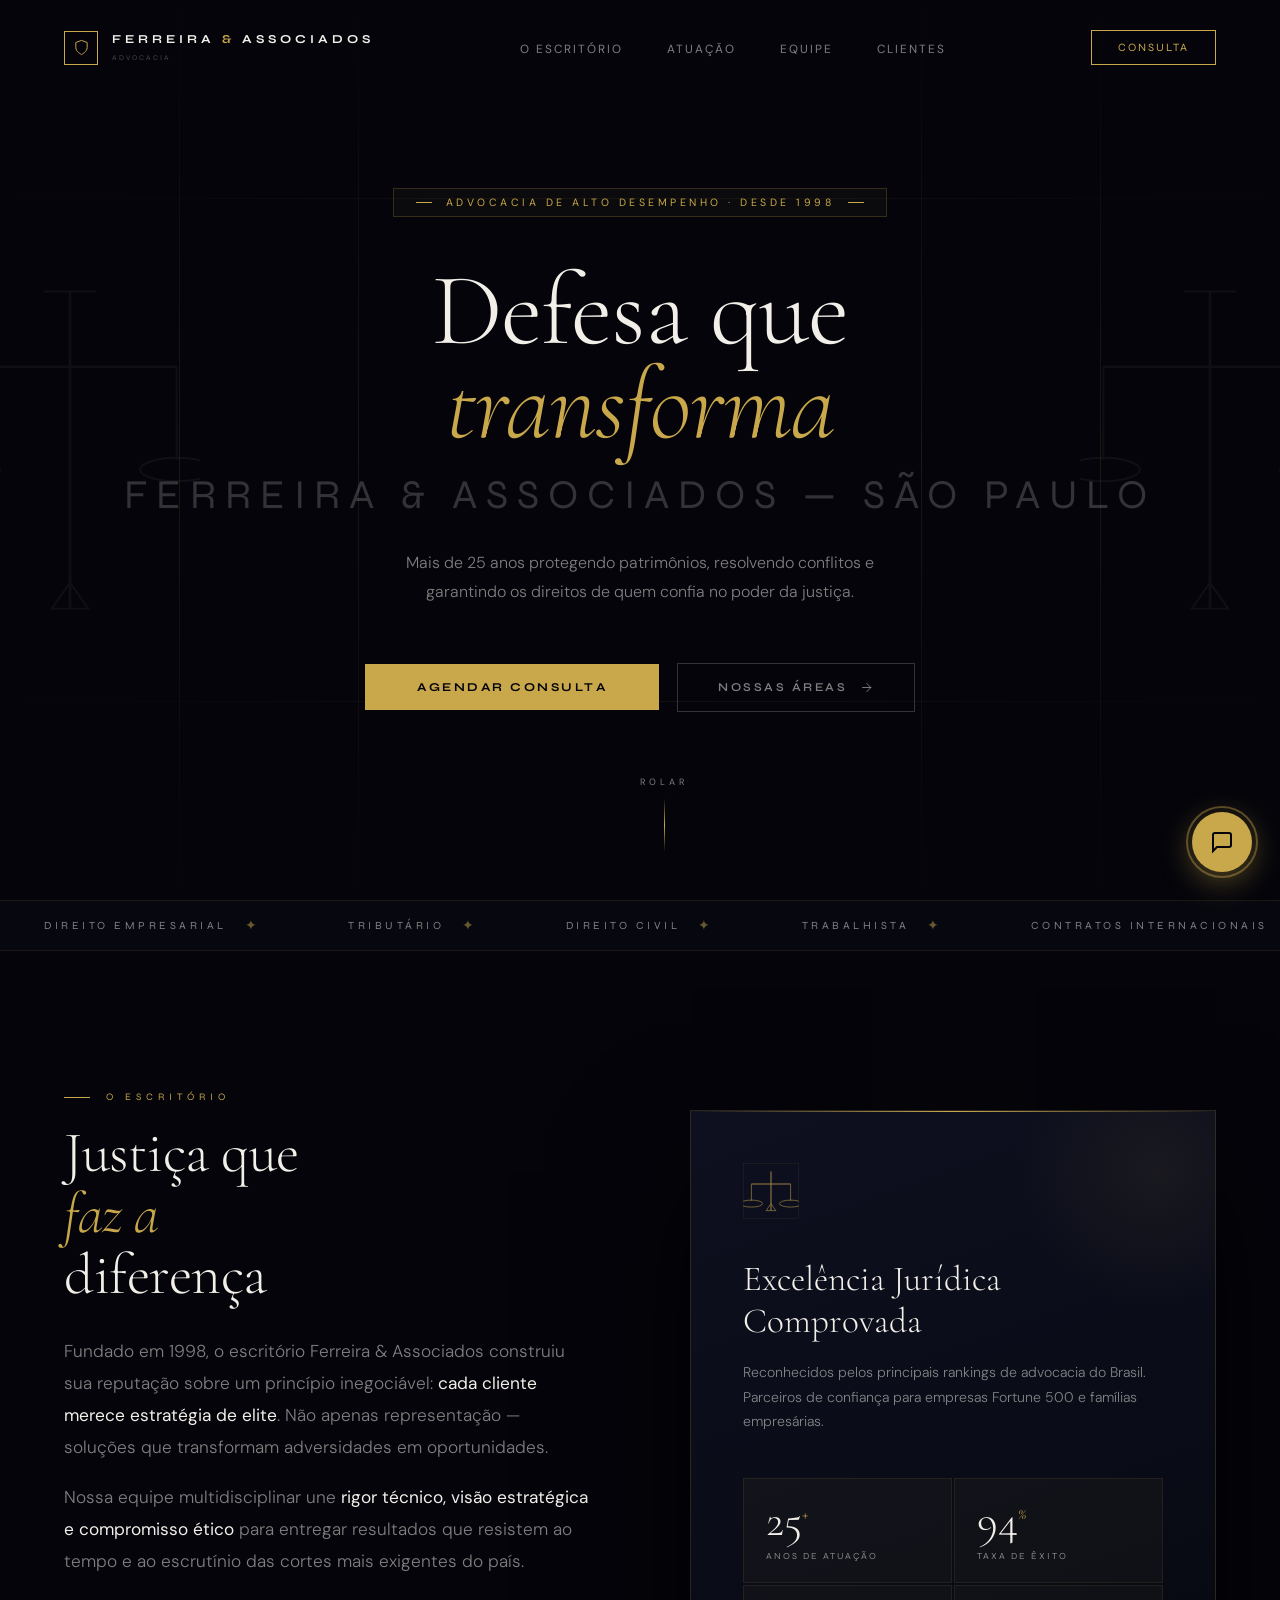
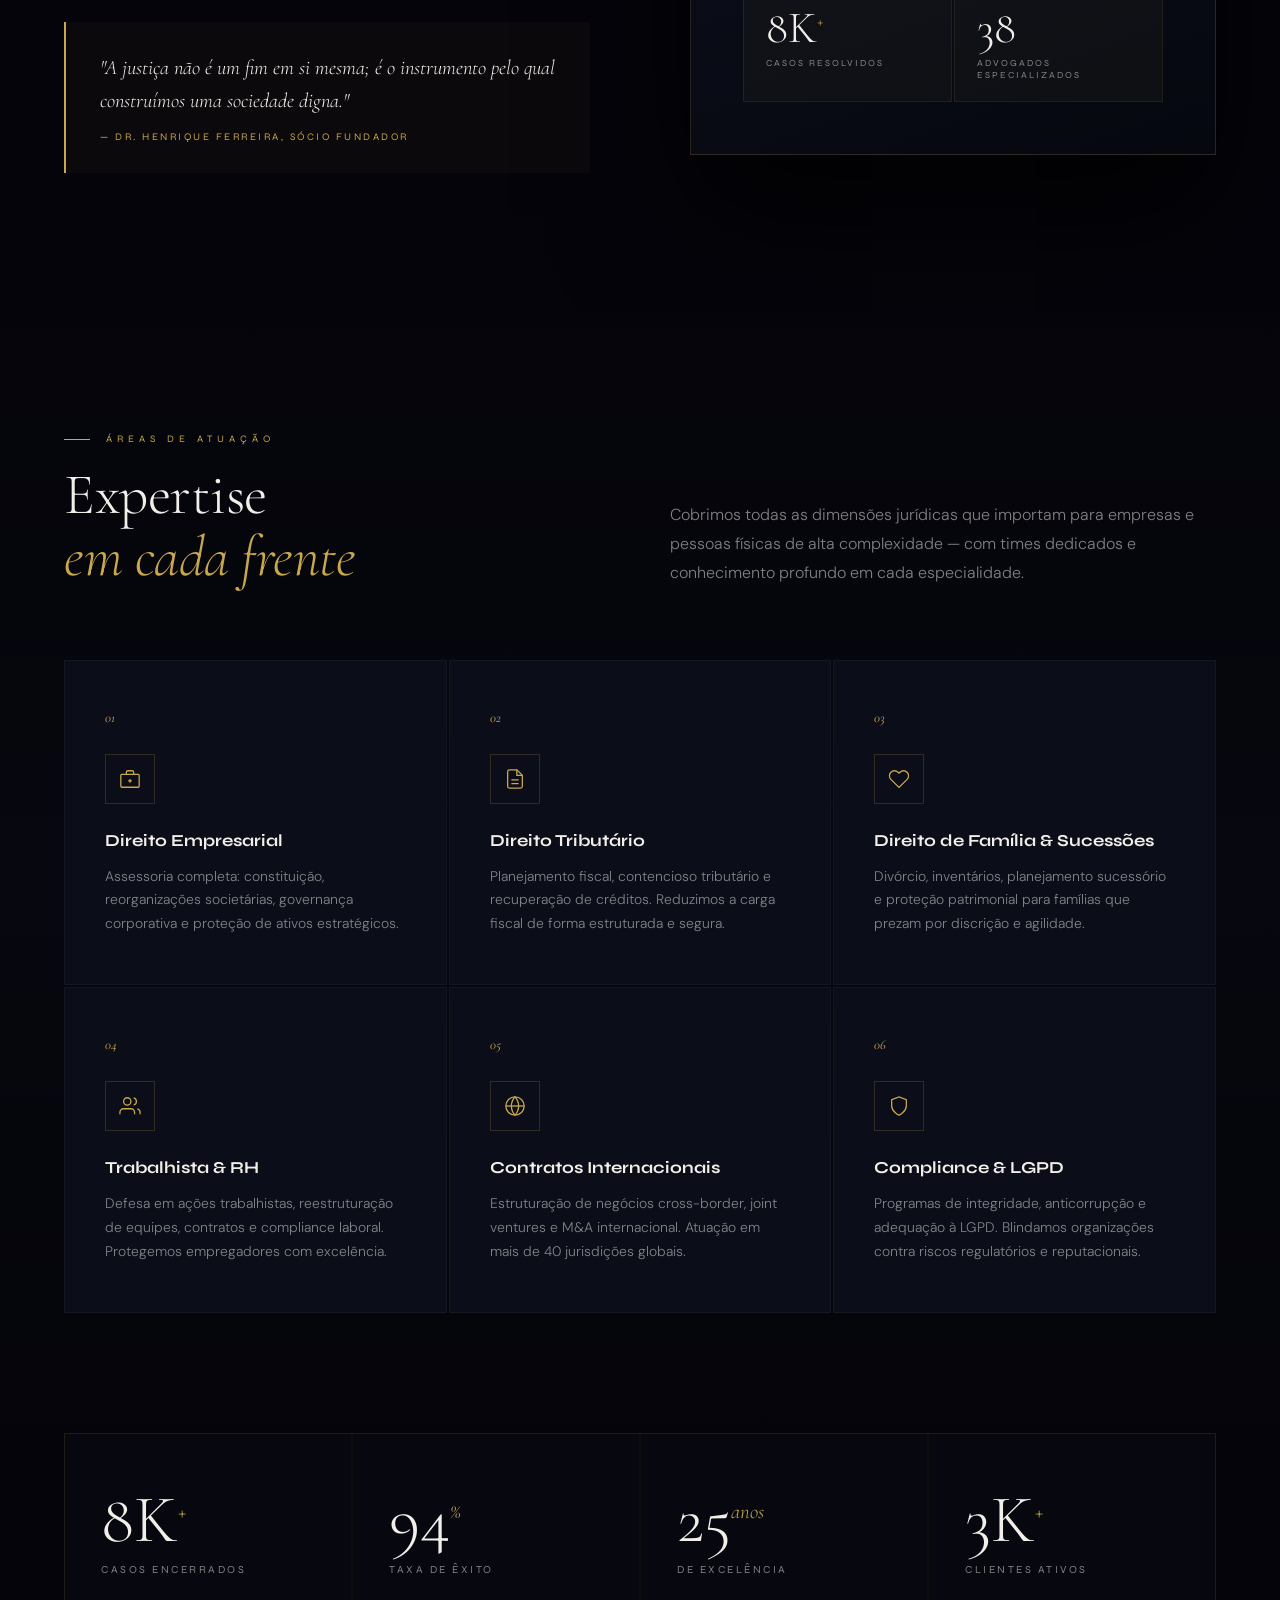
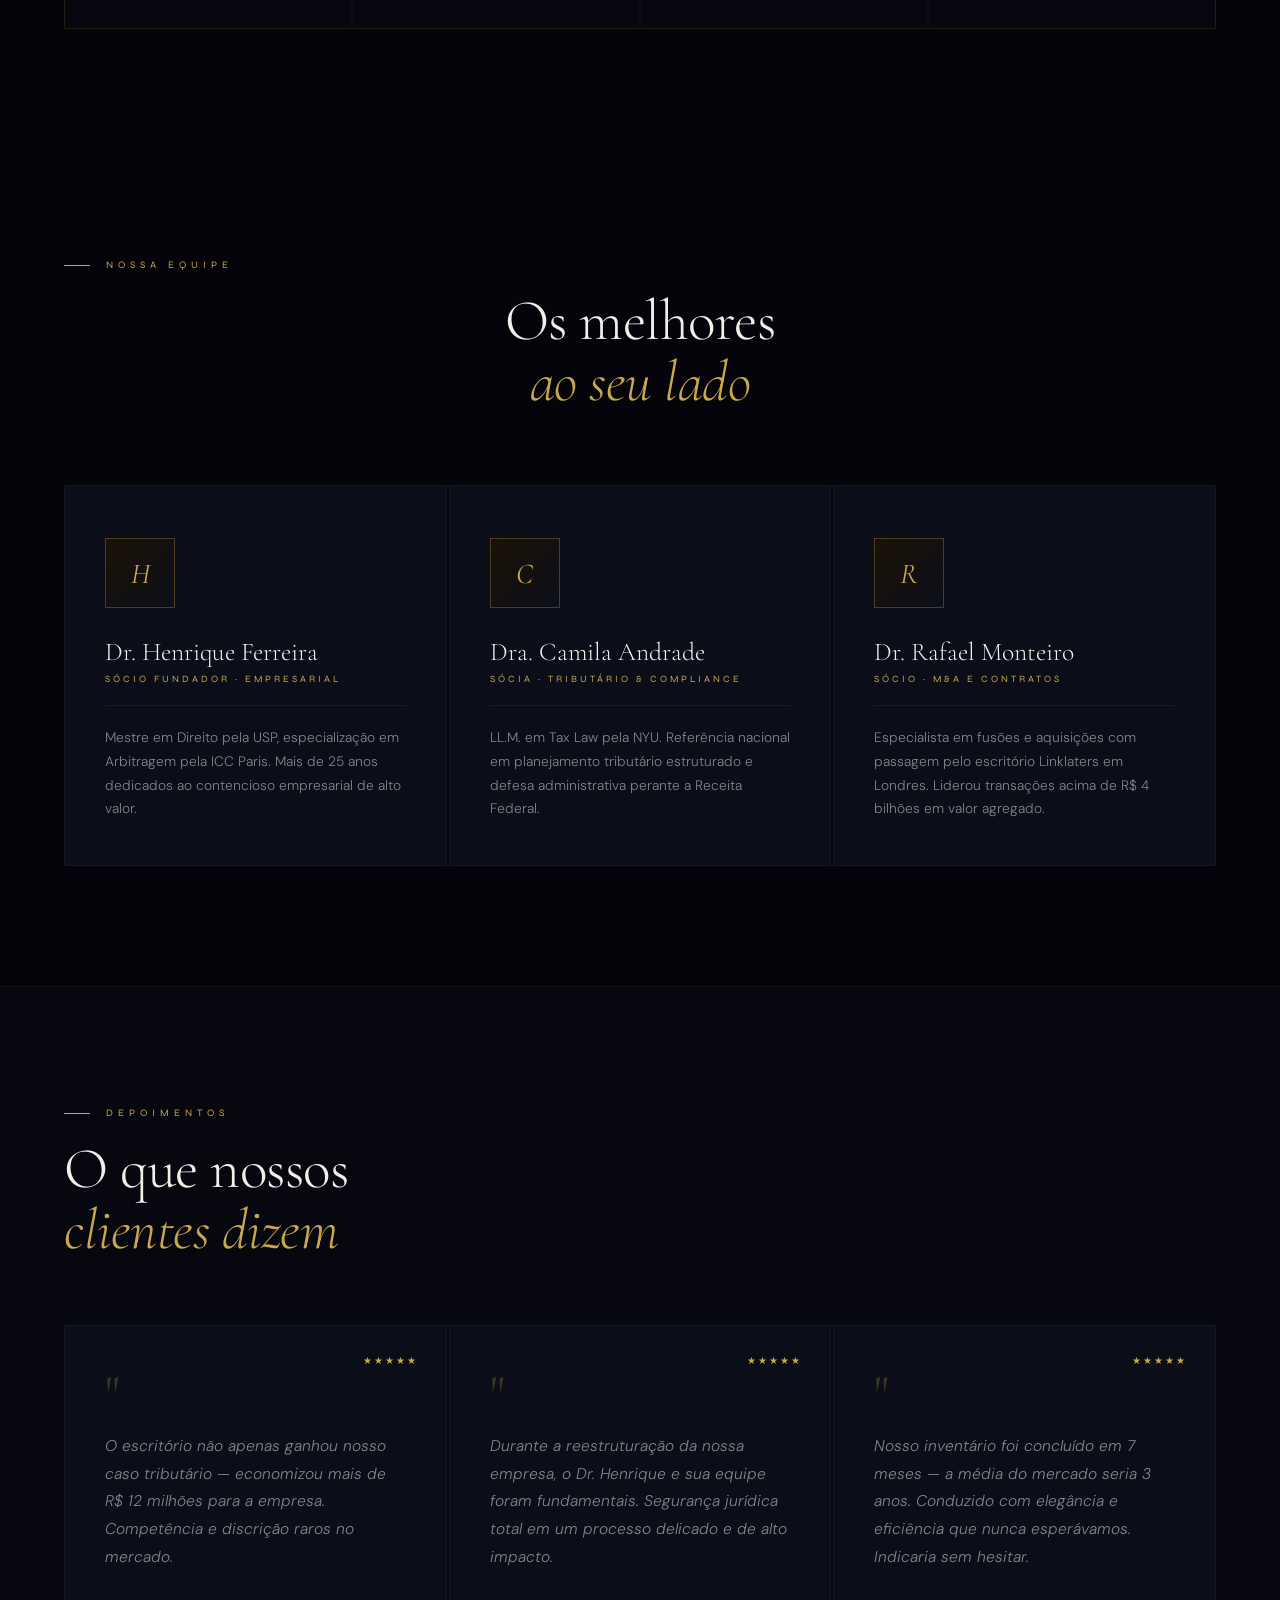
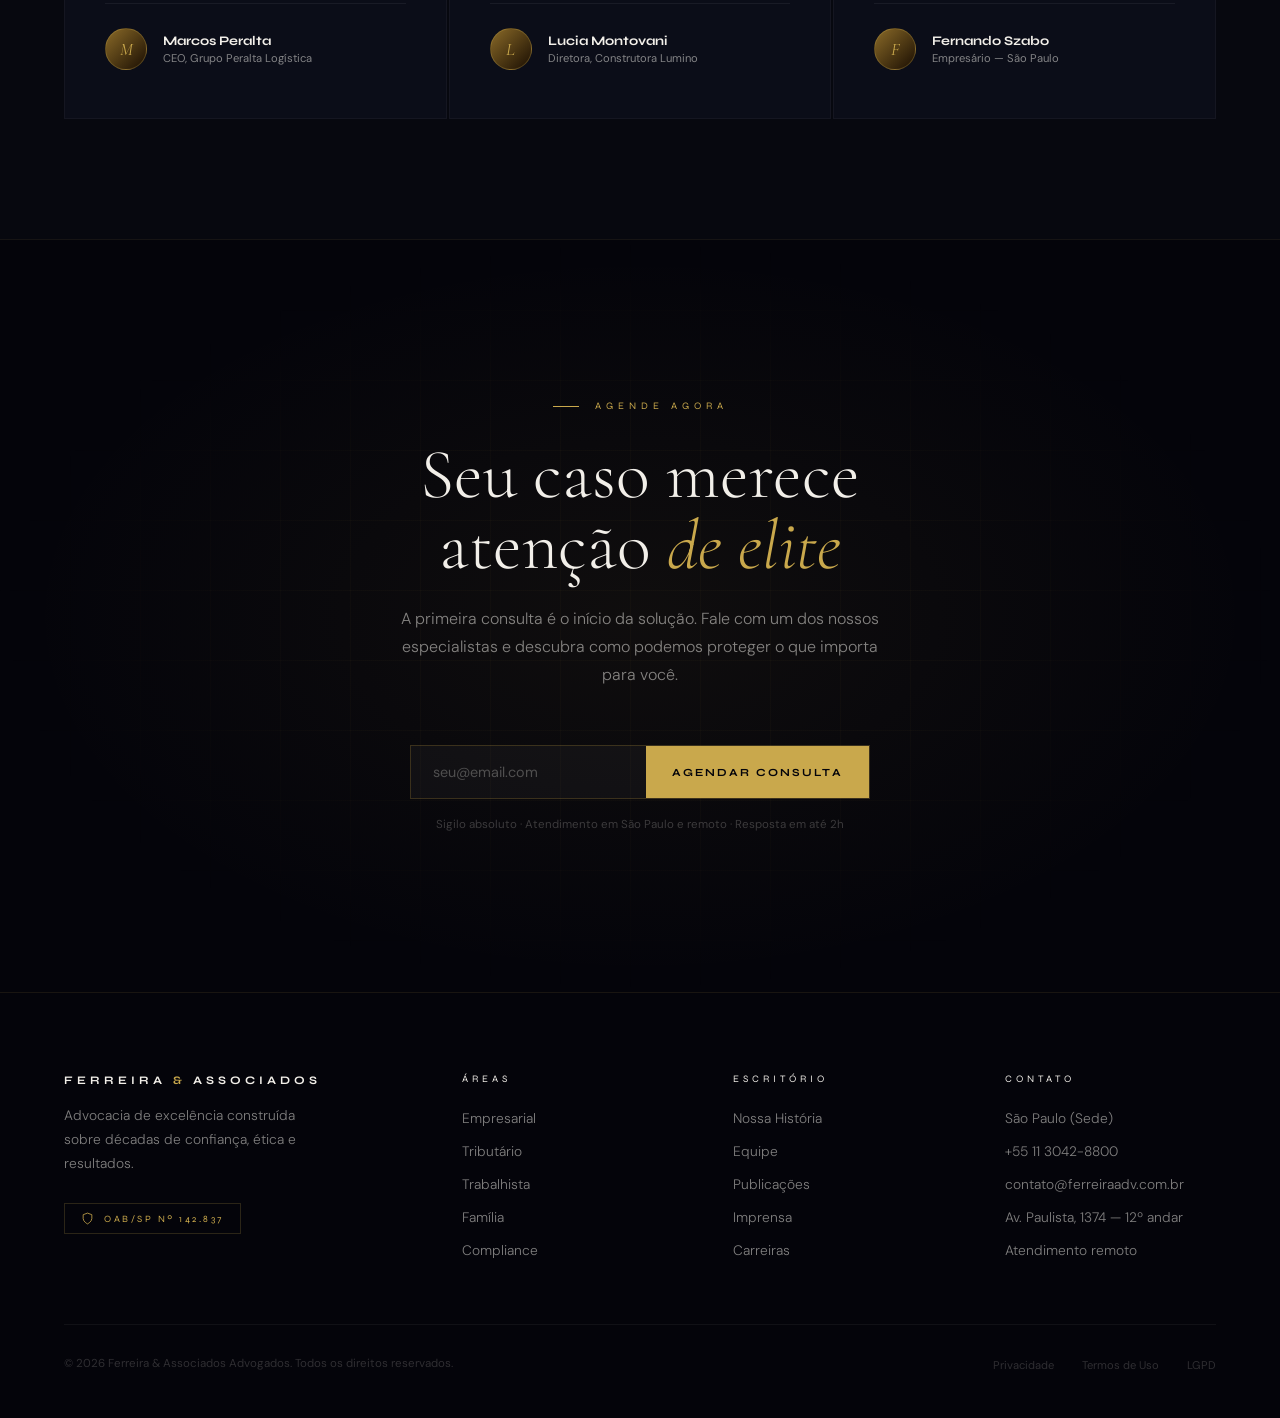
==== index.html @ cff4daa6 "INITIAL COMMIT" ====
<!DOCTYPE html>
<html lang="pt-BR">
<head>
<meta charset="UTF-8">
<meta name="viewport" content="width=device-width, initial-scale=1.0">
<title>Ferreira & Associados — Advocacia de Excelência</title>
<link rel="preconnect" href="https://fonts.googleapis.com">
<link href="https://fonts.googleapis.com/css2?family=Cormorant+Garamond:ital,wght@0,300;0,400;0,600;1,300;1,400&family=Syne:wght@400;600;700;800&family=DM+Sans:wght@300;400;500&display=swap" rel="stylesheet">
<style>
  *, *::before, *::after { margin: 0; padding: 0; box-sizing: border-box; }

  :root {
    --gold: #c9a84c;
    --gold-light: #e8c96a;
    --gold-dim: #8a6a28;
    --black: #04040a;
    --deep: #07080f;
    --panel: #0b0d18;
    --white: #f2efe9;
    --white-dim: rgba(242,239,233,0.52);
    --glow-gold: 0 0 40px rgba(201,168,76,0.3);
  }

  html { scroll-behavior: smooth; overflow-x: hidden; }
  body { background: var(--black); color: var(--white); font-family: 'DM Sans', sans-serif; overflow-x: hidden; }



  /* NAV */
  nav { position: fixed; top: 0; left: 0; right: 0; z-index: 200; padding: 30px 64px; display: flex; align-items: center; justify-content: space-between; transition: backdrop-filter 0.5s, background 0.5s, padding 0.4s; }
  nav.scrolled { backdrop-filter: blur(28px); background: rgba(4,4,10,0.9); padding: 18px 64px; border-bottom: 1px solid rgba(201,168,76,0.1); }
  .nav-logo { display: flex; align-items: center; gap: 14px; text-decoration: none; color: var(--white); }
  .nav-logo-icon { width: 34px; height: 34px; border: 1px solid var(--gold); display: flex; align-items: center; justify-content: center; flex-shrink: 0; }
  .nav-logo-text { font-family: 'Syne', sans-serif; font-size: 0.76rem; letter-spacing: 4px; text-transform: uppercase; font-weight: 700; line-height: 1.35; }
  .nav-logo-text span { color: var(--gold); }
  .nav-links { display: flex; gap: 44px; list-style: none; }
  .nav-links a { font-size: 0.74rem; letter-spacing: 2px; text-transform: uppercase; color: var(--white-dim); text-decoration: none; transition: color 0.3s; position: relative; }
  .nav-links a::after { content: ''; position: absolute; bottom: -4px; left: 0; right: 0; height: 1px; background: var(--gold); transform: scaleX(0); transition: transform 0.3s; }
  .nav-links a:hover { color: var(--white); }
  .nav-links a:hover::after { transform: scaleX(1); }
  .nav-cta { padding: 10px 26px; border: 1px solid var(--gold); color: var(--gold); font-family: 'Syne', sans-serif; font-size: 0.7rem; letter-spacing: 2px; text-transform: uppercase; text-decoration: none; transition: all 0.3s; position: relative; overflow: hidden; }
  .nav-cta::before { content: ''; position: absolute; inset: 0; background: var(--gold); transform: scaleX(0); transform-origin: left; transition: transform 0.3s; z-index: -1; }
  .nav-cta:hover { color: var(--black); }
  .nav-cta:hover::before { transform: scaleX(1); }

  /* HAMBURGER */
  .nav-hamburger { display: none; flex-direction: column; justify-content: center; gap: 5px; width: 40px; height: 40px; background: none; border: 1px solid rgba(201,168,76,0.25); cursor: pointer; padding: 9px 10px; transition: border-color 0.3s; flex-shrink: 0; }
  .nav-hamburger:hover { border-color: var(--gold); }
  .nav-hamburger span { display: block; height: 1.5px; background: var(--white); border-radius: 2px; transition: transform 0.35s, opacity 0.35s, width 0.35s; transform-origin: center; }
  .nav-hamburger span:nth-child(3) { width: 65%; }
  .nav-hamburger.active span:nth-child(1) { transform: translateY(6.5px) rotate(45deg); }
  .nav-hamburger.active span:nth-child(2) { opacity: 0; transform: scaleX(0); }
  .nav-hamburger.active span:nth-child(3) { width: 100%; transform: translateY(-6.5px) rotate(-45deg); }

  /* MOBILE DRAWER */
  .nav-drawer {
    position: fixed; top: 0; left: 0; right: 0; bottom: 0; z-index: 190;
    background: rgba(4,4,10,0.97);
    backdrop-filter: blur(20px);
    display: flex; flex-direction: column;
    justify-content: center; align-items: center; gap: 0;
    transform: translateX(100%);
    transition: transform 0.45s cubic-bezier(0.77,0,0.175,1);
    border-left: 1px solid rgba(201,168,76,0.1);
  }
  .nav-drawer.open { transform: translateX(0); }
  .nav-drawer::before {
    content: ''; position: absolute; top: 0; left: 0; right: 0; height: 1px;
    background: linear-gradient(90deg, transparent, var(--gold), transparent);
  }
  .drawer-links { list-style: none; text-align: center; width: 100%; }
  .drawer-links li { border-bottom: 1px solid rgba(255,255,255,0.04); }
  .drawer-links a {
    display: block; padding: 22px 40px;
    font-family: 'Cormorant Garamond', serif; font-size: 2rem; font-weight: 300;
    color: var(--white-dim); text-decoration: none; letter-spacing: 1px;
    transition: color 0.3s, padding-left 0.3s;
  }
  .drawer-links a:hover { color: var(--gold); padding-left: 56px; }
  .drawer-cta {
    margin-top: 40px; padding: 16px 52px;
    border: 1px solid var(--gold); color: var(--gold);
    font-family: 'Syne', sans-serif; font-size: 0.78rem;
    letter-spacing: 3px; text-transform: uppercase; text-decoration: none;
    transition: all 0.3s; position: relative; overflow: hidden;
  }
  .drawer-cta::before { content: ''; position: absolute; inset: 0; background: var(--gold); transform: scaleX(0); transform-origin: left; transition: transform 0.3s; z-index: -1; }
  .drawer-cta:hover { color: var(--black); }
  .drawer-cta:hover::before { transform: scaleX(1); }
  .drawer-socials { margin-top: 32px; display: flex; gap: 16px; }
  .drawer-social { font-family: 'Syne', sans-serif; font-size: 0.6rem; letter-spacing: 2px; color: var(--white-dim); text-decoration: none; transition: color 0.3s; text-transform: uppercase; }
  .drawer-social:hover { color: var(--gold); }

  /* HERO */
  .hero { position: relative; z-index: 1; height: 100vh; min-height: 720px; display: flex; align-items: center; justify-content: center; flex-direction: column; text-align: center; overflow: hidden; }

  /* Architectural lines — no orbs */
  .hero-deco { position: absolute; inset: 0; pointer-events: none; overflow: hidden; }
  .hero-deco-v { position: absolute; top: 0; height: 100%; width: 1px; background: linear-gradient(to bottom, transparent, rgba(201,168,76,0.12), transparent); }
  .hero-deco-v:nth-child(1) { left: 14%; animation: vline 5s ease-in-out infinite; }
  .hero-deco-v:nth-child(2) { left: 28%; animation: vline 5s 1s ease-in-out infinite; }
  .hero-deco-v:nth-child(3) { right: 28%; animation: vline 5s 2s ease-in-out infinite; }
  .hero-deco-v:nth-child(4) { right: 14%; animation: vline 5s 3s ease-in-out infinite; }
  .hero-deco-h { position: absolute; height: 1px; left: 0; right: 0; background: linear-gradient(to right, transparent, rgba(201,168,76,0.08), transparent); }
  .hero-deco-h:nth-child(5) { top: 22%; }
  .hero-deco-h:nth-child(6) { bottom: 22%; }
  @keyframes vline { 0%,100%{opacity:.25} 50%{opacity:1} }

  /* Big faint scales SVG in sides */
  .hero-scales { position: absolute; pointer-events: none; opacity: 0.045; }
  .hero-scales-l { left: -60px; top: 50%; transform: translateY(-50%); width: 260px; }
  .hero-scales-r { right: -60px; top: 50%; transform: translateY(-50%) scaleX(-1); width: 260px; }

  .hero-badge { display: inline-flex; align-items: center; gap: 14px; padding: 7px 22px; border: 1px solid rgba(201,168,76,0.22); background: rgba(201,168,76,0.04); font-size: 0.66rem; letter-spacing: 3.5px; text-transform: uppercase; color: var(--gold); margin-bottom: 46px; opacity: 0; animation: fadeUp 1s 0.3s forwards; }
  .hero-badge-line { width: 16px; height: 1px; background: var(--gold); }

  .hero-title { font-family: 'Cormorant Garamond', serif; font-size: clamp(3.8rem, 8vw, 9rem); font-weight: 300; line-height: 0.92; letter-spacing: -1px; color: var(--white); opacity: 0; animation: fadeUp 1.2s 0.5s forwards; }
  .hero-title em { font-style: italic; color: var(--gold); display: block; }
  .hero-title .thin { font-weight: 300; display: block; font-size: 0.4em; letter-spacing: 9px; color: rgba(242,239,233,0.2); font-family: 'Syne', sans-serif; font-style: normal; margin-top: 24px; text-transform: uppercase; }

  .hero-sub { margin-top: 36px; font-size: 1rem; line-height: 1.8; color: var(--white-dim); max-width: 500px; font-weight: 300; opacity: 0; animation: fadeUp 1s 0.8s forwards; }

  .hero-actions { margin-top: 56px; display: flex; gap: 18px; align-items: center; opacity: 0; animation: fadeUp 1s 1.1s forwards; }
  .btn-primary { padding: 16px 52px; background: var(--gold); color: var(--black); font-family: 'Syne', sans-serif; font-size: 0.75rem; letter-spacing: 2.5px; text-transform: uppercase; text-decoration: none; font-weight: 700; transition: all 0.3s; position: relative; overflow: hidden; }
  .btn-primary::after { content: ''; position: absolute; inset: 0; background: var(--gold-light); transform: translateX(-100%); transition: transform 0.4s; }
  .btn-primary:hover::after { transform: translateX(0); }
  .btn-primary span { position: relative; z-index: 1; }
  .btn-ghost { padding: 16px 40px; border: 1px solid rgba(242,239,233,0.2); color: var(--white-dim); font-family: 'Syne', sans-serif; font-size: 0.75rem; letter-spacing: 2.5px; text-transform: uppercase; text-decoration: none; font-weight: 600; transition: all 0.3s; display: flex; align-items: center; gap: 12px; }
  .btn-ghost:hover { border-color: var(--gold); color: var(--gold); }
  .btn-ghost svg { transition: transform 0.3s; }
  .btn-ghost:hover svg { transform: translateX(5px); }

  .hero-scroll { position: absolute; bottom: 48px; left: 50%; transform: translateX(-50%); display: flex; flex-direction: column; align-items: center; gap: 10px; opacity: 0; animation: fadeUp 1s 1.5s forwards; }
  .scroll-line { width: 1px; height: 54px; background: linear-gradient(to bottom, transparent, var(--gold), transparent); animation: sline 2.2s infinite; }
  @keyframes sline { 0%{opacity:0;transform:scaleY(0);transform-origin:top} 50%{opacity:1;transform:scaleY(1)} 100%{opacity:0;transform:scaleY(0);transform-origin:bottom} }
  .scroll-lbl { font-size: 0.57rem; letter-spacing: 4px; text-transform: uppercase; color: var(--white-dim); }

  /* SECTION */
  section { position: relative; z-index: 1; }
  .section-label { font-family: 'Syne', sans-serif; font-size: 0.62rem; letter-spacing: 5px; text-transform: uppercase; color: var(--gold); margin-bottom: 20px; display: flex; align-items: center; gap: 16px; }
  .section-label::before { content: ''; width: 26px; height: 1px; background: var(--gold); }
  .section-title { font-family: 'Cormorant Garamond', serif; font-size: clamp(2.6rem, 4.5vw, 5rem); font-weight: 300; line-height: 1.06; letter-spacing: -0.5px; }

  /* MARQUEE */
  .marquee-wrap { border-top: 1px solid rgba(201,168,76,0.1); border-bottom: 1px solid rgba(201,168,76,0.1); overflow: hidden; padding: 16px 0; background: var(--deep); }
  .marquee-track { display: flex; animation: mscroll 30s linear infinite; white-space: nowrap; width: max-content; }
  .marquee-item { padding: 0 44px; font-family: 'Syne', sans-serif; font-size: 0.68rem; letter-spacing: 3.5px; text-transform: uppercase; color: var(--white-dim); display: flex; align-items: center; gap: 18px; flex-shrink: 0; }
  .marquee-sep { color: var(--gold); opacity: 0.5; font-size: 0.9rem; }
  @keyframes mscroll { from{transform:translateX(0)} to{transform:translateX(-50%)} }

  /* PHILOSOPHY */
  .philosophy { padding: 140px 64px; display: grid; grid-template-columns: 1fr 1fr; gap: 100px; max-width: 1380px; margin: 0 auto; align-items: center; }
  .phil-body { font-size: 1.08rem; line-height: 1.85; color: var(--white-dim); font-weight: 300; margin-top: 30px; }
  .phil-body strong { color: var(--white); font-weight: 400; }
  .phil-quote { margin-top: 44px; padding: 30px 34px; border-left: 2px solid var(--gold); background: rgba(201,168,76,0.03); }
  .phil-quote p { font-family: 'Cormorant Garamond', serif; font-size: 1.28rem; font-style: italic; color: var(--white); line-height: 1.6; font-weight: 300; }
  .phil-quote cite { display: block; margin-top: 14px; font-family: 'Syne', sans-serif; font-size: 0.63rem; letter-spacing: 2.5px; text-transform: uppercase; color: var(--gold); font-style: normal; }
  .phil-card { background: linear-gradient(160deg, #0e1020, #060810); border: 1px solid rgba(201,168,76,0.18); padding: 52px; position: relative; overflow: hidden; box-shadow: 0 60px 120px rgba(0,0,0,0.7); }
  .phil-card::before { content: ''; position: absolute; top: 0; left: 0; right: 0; height: 1px; background: linear-gradient(90deg, transparent, var(--gold), transparent); }
  .phil-card-glow { position: absolute; width: 280px; height: 280px; background: radial-gradient(circle, rgba(201,168,76,0.07) 0%, transparent 70%); border-radius: 50%; top: -80px; right: -80px; pointer-events: none; }
  .phil-card-icon { margin-bottom: 34px; color: var(--gold); opacity: 0.75; }
  .phil-card-title { font-family: 'Cormorant Garamond', serif; font-size: 2.2rem; font-weight: 300; color: var(--white); line-height: 1.2; margin-bottom: 18px; }
  .phil-card-body { font-size: 0.88rem; color: var(--white-dim); line-height: 1.75; font-weight: 300; }
  .phil-card-stats { display: grid; grid-template-columns: 1fr 1fr; gap: 2px; margin-top: 44px; }
  .phil-stat { background: rgba(201,168,76,0.04); border: 1px solid rgba(201,168,76,0.1); padding: 20px 22px; }
  .phil-stat-val { font-family: 'Cormorant Garamond', serif; font-size: 2.8rem; font-weight: 300; color: var(--white); line-height: 1; }
  .phil-stat-val sup { font-size: 1rem; color: var(--gold); font-style: italic; }
  .phil-stat-lbl { font-family: 'Syne', sans-serif; font-size: 0.58rem; letter-spacing: 2px; text-transform: uppercase; color: var(--white-dim); margin-top: 6px; }

  /* AREAS */
  .areas { padding: 120px 64px; background: linear-gradient(180deg, var(--black) 0%, var(--deep) 50%, var(--black) 100%); position: relative; overflow: hidden; }
  .areas-bg-txt { position: absolute; top: 50%; left: 50%; transform: translate(-50%,-50%); font-family: 'Cormorant Garamond', serif; font-size: 18vw; font-weight: 300; -webkit-text-stroke: 1px rgba(201,168,76,0.03); color: transparent; white-space: nowrap; pointer-events: none; user-select: none; }
  .areas-inner { max-width: 1380px; margin: 0 auto; position: relative; z-index: 1; }
  .areas-header { display: grid; grid-template-columns: 1fr 1fr; gap: 60px; margin-bottom: 72px; align-items: end; }
  .areas-desc { font-size: 1rem; line-height: 1.8; color: var(--white-dim); font-weight: 300; }
  .areas-grid { display: grid; grid-template-columns: repeat(3, 1fr); gap: 2px; }
  .area-card { background: var(--panel); padding: 48px 40px; border: 1px solid rgba(255,255,255,0.04); position: relative; overflow: hidden; transition: all 0.4s; }
  .area-card::after { content: ''; position: absolute; bottom: 0; left: 0; right: 0; height: 2px; background: linear-gradient(90deg, var(--gold-dim), var(--gold)); transform: scaleX(0); transition: transform 0.4s; }
  .area-card:hover { background: #0d1122; border-color: rgba(201,168,76,0.14); }
  .area-card:hover::after { transform: scaleX(1); }
  .area-num { font-family: 'Cormorant Garamond', serif; font-size: 0.85rem; color: var(--gold); font-style: italic; margin-bottom: 28px; display: block; }
  .area-icon { width: 50px; height: 50px; border: 1px solid rgba(201,168,76,0.2); display: flex; align-items: center; justify-content: center; margin-bottom: 26px; color: var(--gold); transition: all 0.3s; }
  .area-card:hover .area-icon { background: rgba(201,168,76,0.06); box-shadow: var(--glow-gold); }
  .area-name { font-family: 'Syne', sans-serif; font-size: 1.05rem; font-weight: 700; color: var(--white); margin-bottom: 14px; }
  .area-desc { font-size: 0.87rem; line-height: 1.72; color: var(--white-dim); font-weight: 300; }

  /* STATS */
  .stats-wrap { padding: 0 64px 110px; max-width: 1380px; margin: 0 auto; }
  .stats-grid { display: grid; grid-template-columns: repeat(4, 1fr); gap: 2px; border: 1px solid rgba(201,168,76,0.1); background: rgba(201,168,76,0.05); }
  .stat-cell { background: var(--deep); padding: 52px 36px; position: relative; overflow: hidden; transition: background 0.4s; }
  .stat-cell::before { content: ''; position: absolute; inset: 0; background: linear-gradient(135deg, rgba(201,168,76,0.04), transparent); opacity: 0; transition: opacity 0.4s; }
  .stat-cell:hover { background: var(--panel); }
  .stat-cell:hover::before { opacity: 1; }
  .stat-val { font-family: 'Cormorant Garamond', serif; font-size: 4.2rem; font-weight: 300; color: var(--white); line-height: 1; }
  .stat-val sup { font-size: 1.3rem; color: var(--gold); vertical-align: super; font-style: italic; }
  .stat-lbl { margin-top: 10px; font-size: 0.67rem; letter-spacing: 2.5px; text-transform: uppercase; color: var(--white-dim); font-family: 'Syne', sans-serif; }

  /* TEAM */
  .team { padding: 120px 64px; max-width: 1380px; margin: 0 auto; }
  .team-header { text-align: center; margin-bottom: 72px; }
  .team-grid { display: grid; grid-template-columns: repeat(3, 1fr); gap: 2px; }
  .member-card { background: var(--panel); border: 1px solid rgba(255,255,255,0.04); padding: 52px 40px 44px; position: relative; overflow: hidden; transition: all 0.4s; }
  .member-card:hover { border-color: rgba(201,168,76,0.18); background: #0d1120; }
  .member-avatar { width: 70px; height: 70px; border: 1px solid rgba(201,168,76,0.3); background: linear-gradient(135deg, #1a1206, #0c0e1a); display: flex; align-items: center; justify-content: center; font-family: 'Cormorant Garamond', serif; font-size: 1.8rem; font-style: italic; color: var(--gold); margin-bottom: 28px; }
  .member-name { font-family: 'Cormorant Garamond', serif; font-size: 1.6rem; font-weight: 300; color: var(--white); margin-bottom: 6px; }
  .member-role { font-family: 'Syne', sans-serif; font-size: 0.6rem; letter-spacing: 3px; text-transform: uppercase; color: var(--gold); margin-bottom: 20px; }
  .member-bio { font-size: 0.86rem; line-height: 1.72; color: var(--white-dim); font-weight: 300; padding-top: 20px; border-top: 1px solid rgba(255,255,255,0.06); }
  .member-line { position: absolute; bottom: 0; left: 0; right: 0; height: 2px; background: linear-gradient(90deg, transparent, var(--gold), transparent); transform: scaleX(0); transition: transform 0.4s; }
  .member-card:hover .member-line { transform: scaleX(1); }

  /* TESTIMONIALS */
  .testimonials { padding: 120px 64px; background: var(--deep); border-top: 1px solid rgba(201,168,76,0.08); border-bottom: 1px solid rgba(201,168,76,0.08); }
  .testi-inner { max-width: 1380px; margin: 0 auto; }
  .testi-header { display: flex; justify-content: space-between; align-items: flex-end; margin-bottom: 64px; }
  .testi-grid { display: grid; grid-template-columns: repeat(3, 1fr); gap: 2px; }
  .testi-card { background: var(--panel); padding: 48px 40px; border: 1px solid rgba(255,255,255,0.04); position: relative; transition: all 0.4s; }
  .testi-card:hover { border-color: rgba(201,168,76,0.14); background: #0e1120; }
  .testi-q { font-family: 'Cormorant Garamond', serif; font-size: 3.2rem; line-height: 0.8; color: var(--gold); opacity: 0.25; margin-bottom: 18px; display: block; }
  .testi-text { font-size: 0.97rem; line-height: 1.78; color: var(--white-dim); font-weight: 300; font-style: italic; }
  .testi-author { margin-top: 32px; display: flex; align-items: center; gap: 16px; padding-top: 24px; border-top: 1px solid rgba(255,255,255,0.06); }
  .testi-av { width: 42px; height: 42px; border-radius: 50%; background: linear-gradient(135deg, var(--gold-dim), #1a0e02); border: 1px solid rgba(201,168,76,0.3); display: flex; align-items: center; justify-content: center; font-family: 'Cormorant Garamond', serif; font-size: 1.1rem; color: var(--gold); font-style: italic; }
  .testi-name { font-family: 'Syne', sans-serif; font-size: 0.82rem; font-weight: 700; color: var(--white); }
  .testi-role { font-size: 0.7rem; color: var(--white-dim); margin-top: 2px; }
  .testi-stars { position: absolute; top: 28px; right: 28px; color: var(--gold); font-size: 0.65rem; letter-spacing: 2px; }

  /* CTA */
  .cta-section { padding: 160px 64px; text-align: center; position: relative; overflow: hidden; }
  .cta-bg { position: absolute; inset: 0; background: radial-gradient(ellipse at 50% 50%, rgba(201,168,76,0.06) 0%, transparent 68%); pointer-events: none; }
  .cta-grid { position: absolute; inset: 0; background-image: linear-gradient(rgba(201,168,76,0.03) 1px, transparent 1px), linear-gradient(90deg, rgba(201,168,76,0.03) 1px, transparent 1px); background-size: 70px 70px; pointer-events: none; mask-image: radial-gradient(ellipse at center, black 35%, transparent 72%); }
  .cta-inner { position: relative; z-index: 1; max-width: 860px; margin: 0 auto; }
  .cta-title { font-family: 'Cormorant Garamond', serif; font-size: clamp(3.2rem, 5.5vw, 6.5rem); font-weight: 300; line-height: 1; color: var(--white); margin-bottom: 24px; }
  .cta-title em { font-style: italic; color: var(--gold); }
  .cta-sub { font-size: 1rem; color: var(--white-dim); font-weight: 300; line-height: 1.75; margin-bottom: 56px; max-width: 480px; margin-left: auto; margin-right: auto; }
  .cta-form { display: flex; max-width: 460px; margin: 0 auto; border: 1px solid rgba(201,168,76,0.25); }
  .cta-input { flex: 1; padding: 17px 22px; background: rgba(255,255,255,0.03); border: none; color: var(--white); font-family: 'DM Sans', sans-serif; font-size: 0.9rem; outline: none; }
  .cta-input::placeholder { color: rgba(242,239,233,0.28); }
  .cta-btn { padding: 17px 26px; background: var(--gold); border: none; color: var(--black); font-family: 'Syne', sans-serif; font-size: 0.68rem; letter-spacing: 2px; text-transform: uppercase; font-weight: 700; cursor: pointer; transition: background 0.3s; white-space: nowrap; }
  .cta-btn:hover { background: var(--gold-light); }
  .cta-note { margin-top: 18px; font-size: 0.72rem; color: rgba(242,239,233,0.22); }

  /* FOOTER */
  footer { border-top: 1px solid rgba(201,168,76,0.1); padding: 80px 64px 44px; position: relative; z-index: 1; }
  .footer-top { display: grid; grid-template-columns: 1.6fr 1fr 1fr 1fr; gap: 60px; margin-bottom: 64px; }
  .footer-brand { font-family: 'Syne', sans-serif; font-size: 0.72rem; letter-spacing: 4px; text-transform: uppercase; font-weight: 700; margin-bottom: 16px; }
  .footer-brand span { color: var(--gold); }
  .footer-tagline { font-size: 0.86rem; color: var(--white-dim); line-height: 1.75; font-weight: 300; max-width: 260px; margin-bottom: 28px; }
  .footer-oab { display: inline-flex; align-items: center; gap: 10px; padding: 8px 16px; border: 1px solid rgba(201,168,76,0.2); font-family: 'Syne', sans-serif; font-size: 0.6rem; letter-spacing: 2.5px; text-transform: uppercase; color: var(--gold); }
  .footer-col-title { font-family: 'Syne', sans-serif; font-size: 0.62rem; letter-spacing: 4px; text-transform: uppercase; color: var(--white); margin-bottom: 22px; }
  .footer-links { list-style: none; display: flex; flex-direction: column; gap: 12px; }
  .footer-links a { font-size: 0.86rem; color: var(--white-dim); text-decoration: none; transition: color 0.3s; font-weight: 300; }
  .footer-links a:hover { color: var(--gold); }
  .footer-bottom { padding-top: 28px; border-top: 1px solid rgba(255,255,255,0.05); display: flex; justify-content: space-between; align-items: center; }
  .footer-copy { font-size: 0.72rem; color: rgba(242,239,233,0.18); }
  .footer-legal { display: flex; gap: 28px; list-style: none; }
  .footer-legal a { font-size: 0.7rem; color: rgba(242,239,233,0.18); text-decoration: none; transition: color 0.3s; }
  .footer-legal a:hover { color: var(--gold); }

  /* REVEAL */
  .reveal { opacity: 0; transform: translateY(36px); transition: opacity 0.8s ease, transform 0.8s ease; }
  .reveal.visible { opacity: 1; transform: translateY(0); }

  @keyframes fadeUp { from{opacity:0;transform:translateY(28px)} to{opacity:1;transform:translateY(0)} }

  /* ── TABLET ── */
  @media (max-width: 1100px) {
    nav { padding: 22px 32px; }
    nav.scrolled { padding: 16px 32px; }
    .nav-links { gap: 28px; }
    .philosophy { gap: 56px; padding: 100px 40px; }
    .areas { padding: 100px 40px; }
    .stats-wrap { padding: 0 40px 90px; }
    .team { padding: 100px 40px; }
    .testimonials { padding: 100px 40px; }
    .cta-section { padding: 120px 40px; }
    footer { padding: 72px 40px 40px; }
  }

  @media (max-width: 900px) {
    nav { padding: 18px 24px; }
    nav.scrolled { padding: 14px 24px; }
    .nav-links { display: none; }
    .nav-cta { display: none; }
    .nav-hamburger { display: flex; }

    /* Hero */
    .hero { min-height: 100svh; padding: 0 24px; }
    .hero-badge { font-size: 0.58rem; letter-spacing: 2.5px; padding: 6px 16px; text-align: center; }
    .hero-title { font-size: clamp(3rem, 10vw, 6rem); letter-spacing: -0.5px; }
    .hero-title .thin { font-size: 0.38em; letter-spacing: 5px; }
    .hero-sub { font-size: 0.95rem; max-width: 380px; }
    .hero-actions { flex-direction: column; gap: 14px; width: 100%; max-width: 320px; }
    .btn-primary { text-align: center; padding: 15px 32px; width: 100%; }
    .btn-ghost { justify-content: center; padding: 14px 32px; width: 100%; }
    .hero-scales-l, .hero-scales-r { width: 160px; opacity: 0.03; }
    .hero-deco-v:nth-child(2), .hero-deco-v:nth-child(3) { display: none; }

    /* Philosophy */
    .philosophy { grid-template-columns: 1fr; padding: 80px 24px; gap: 48px; }
    .phil-card { padding: 36px 28px; }
    .phil-card-stats { grid-template-columns: 1fr 1fr; }

    /* Areas */
    .areas { padding: 80px 24px; }
    .areas-header { grid-template-columns: 1fr; gap: 24px; margin-bottom: 48px; }
    .areas-grid { grid-template-columns: 1fr 1fr; }
    .area-card { padding: 36px 28px; }

    /* Stats */
    .stats-wrap { padding: 0 24px 72px; }
    .stats-grid { grid-template-columns: repeat(2, 1fr); }
    .stat-cell { padding: 36px 28px; }
    .stat-val { font-size: 3.4rem; }

    /* Team */
    .team { padding: 80px 24px; }
    .team-grid { grid-template-columns: 1fr 1fr; gap: 2px; }
    .member-card { padding: 36px 28px 32px; }

    /* Testimonials */
    .testimonials { padding: 80px 24px; }
    .testi-header { flex-direction: column; align-items: flex-start; gap: 20px; margin-bottom: 40px; }
    .testi-grid { grid-template-columns: 1fr; gap: 2px; }
    .testi-card { padding: 36px 28px; }

    /* CTA */
    .cta-section { padding: 100px 24px; }
    .cta-form { flex-direction: column; border: none; gap: 0; }
    .cta-input { border: 1px solid rgba(201,168,76,0.25); padding: 15px 18px; }
    .cta-btn { padding: 15px; margin-top: 2px; }

    /* Footer */
    footer { padding: 60px 24px 36px; }
    .footer-top { grid-template-columns: 1fr 1fr; gap: 36px; }
    .footer-bottom { flex-direction: column; gap: 16px; text-align: center; }
    .footer-legal { justify-content: center; gap: 20px; }
  }

  /* ── MOBILE ── */
  @media (max-width: 600px) {
    .hero-badge { flex-direction: column; gap: 8px; }
    .hero-badge-line { display: none; }
    .hero-title { font-size: clamp(2.8rem, 12vw, 4.2rem); }
    .hero-sub { font-size: 0.9rem; }
    .phil-card-stats { grid-template-columns: 1fr 1fr; }
    .phil-stat-val { font-size: 2.2rem; }
    .areas-grid { grid-template-columns: 1fr; }
    .stats-grid { grid-template-columns: repeat(2, 1fr); }
    .team-grid { grid-template-columns: 1fr; }
    .footer-top { grid-template-columns: 1fr; gap: 32px; }
    .footer-tagline { max-width: 100%; }
    .section-title { font-size: clamp(2.2rem, 8vw, 3.2rem); }
  }

  @media (max-width: 400px) {
    .hero-title { font-size: clamp(2.4rem, 13vw, 3.4rem); }
    .hero-actions { max-width: 100%; }
    .stats-grid { grid-template-columns: 1fr 1fr; }
    .stat-val { font-size: 2.8rem; }
    .phil-card { padding: 28px 20px; }
    .area-card, .member-card, .testi-card { padding: 28px 20px; }
  }
</style>
</head>
<body>



<!-- NAV -->
<nav id="navbar">
  <a href="#hero" class="nav-logo">
    <div class="nav-logo-icon">
      <svg width="17" height="17" viewBox="0 0 24 24" fill="none" stroke="#c9a84c" stroke-width="1.4"><path d="M12 22s8-4 8-10V5l-8-3-8 3v7c0 6 8 10 8 10z"/></svg>
    </div>
    <div class="nav-logo-text">FERREIRA <span>&</span> ASSOCIADOS<br><span style="font-size:0.6em;letter-spacing:2px;color:rgba(242,239,233,0.28);font-weight:400">ADVOCACIA</span></div>
  </a>
  <ul class="nav-links">
    <li><a href="#philosophy">O Escritório</a></li>
    <li><a href="#areas">Atuação</a></li>
    <li><a href="#team">Equipe</a></li>
    <li><a href="#testimonials">Clientes</a></li>
  </ul>
  <a href="#contact" class="nav-cta">Consulta</a>
  <button class="nav-hamburger" id="hamburger" aria-label="Abrir menu" aria-expanded="false">
    <span></span><span></span><span></span>
  </button>
</nav>

<!-- MOBILE DRAWER -->
<div class="nav-drawer" id="nav-drawer" aria-hidden="true">
  <ul class="drawer-links">
    <li><a href="#philosophy" class="drawer-link">O Escritório</a></li>
    <li><a href="#areas" class="drawer-link">Atuação</a></li>
    <li><a href="#team" class="drawer-link">Equipe</a></li>
    <li><a href="#testimonials" class="drawer-link">Clientes</a></li>
  </ul>
  <a href="#contact" class="drawer-cta drawer-link">Agendar Consulta</a>
  <div class="drawer-socials">
    <a href="#" class="drawer-social">LinkedIn</a>
    <a href="#" class="drawer-social">Instagram</a>
    <a href="#" class="drawer-social">+55 11 3042-8800</a>
  </div>
</div>

<!-- HERO -->
<section class="hero" id="hero">
  <div class="hero-deco">
    <div class="hero-deco-v"></div>
    <div class="hero-deco-v"></div>
    <div class="hero-deco-v"></div>
    <div class="hero-deco-v"></div>
    <div class="hero-deco-h"></div>
    <div class="hero-deco-h"></div>
  </div>

  <!-- Faint scales of justice -->
  <svg class="hero-scales hero-scales-l" viewBox="0 0 200 280" fill="none">
    <line x1="100" y1="18" x2="100" y2="262" stroke="white" stroke-width="2"/>
    <line x1="18" y1="76" x2="182" y2="76" stroke="white" stroke-width="2"/>
    <line x1="18" y1="76" x2="18" y2="148" stroke="white" stroke-width="1.5"/>
    <line x1="182" y1="76" x2="182" y2="148" stroke="white" stroke-width="1.5"/>
    <ellipse cx="18" cy="155" rx="28" ry="9" stroke="white" stroke-width="1.5"/>
    <ellipse cx="182" cy="155" rx="28" ry="9" stroke="white" stroke-width="1.5"/>
    <polygon points="86,262 114,262 100,242" stroke="white" stroke-width="1.5" fill="none"/>
    <line x1="80" y1="18" x2="120" y2="18" stroke="white" stroke-width="1.5"/>
  </svg>
  <svg class="hero-scales hero-scales-r" viewBox="0 0 200 280" fill="none">
    <line x1="100" y1="18" x2="100" y2="262" stroke="white" stroke-width="2"/>
    <line x1="18" y1="76" x2="182" y2="76" stroke="white" stroke-width="2"/>
    <line x1="18" y1="76" x2="18" y2="148" stroke="white" stroke-width="1.5"/>
    <line x1="182" y1="76" x2="182" y2="148" stroke="white" stroke-width="1.5"/>
    <ellipse cx="18" cy="155" rx="28" ry="9" stroke="white" stroke-width="1.5"/>
    <ellipse cx="182" cy="155" rx="28" ry="9" stroke="white" stroke-width="1.5"/>
    <polygon points="86,262 114,262 100,242" stroke="white" stroke-width="1.5" fill="none"/>
    <line x1="80" y1="18" x2="120" y2="18" stroke="white" stroke-width="1.5"/>
  </svg>

  <div class="hero-badge">
    <span class="hero-badge-line"></span>
    Advocacia de Alto Desempenho · Desde 1998
    <span class="hero-badge-line"></span>
  </div>

  <h1 class="hero-title">
    Defesa que<br>
    <em>transforma</em>
    <span class="thin">Ferreira &amp; Associados — São Paulo</span>
  </h1>

  <p class="hero-sub">Mais de 25 anos protegendo patrimônios, resolvendo conflitos e garantindo os direitos de quem confia no poder da justiça.</p>

  <div class="hero-actions">
    <a href="#contact" class="btn-primary"><span>Agendar Consulta</span></a>
    <a href="#areas" class="btn-ghost">Nossas Áreas <svg width="15" height="15" viewBox="0 0 24 24" fill="none" stroke="currentColor" stroke-width="1.5"><path d="M5 12h14M12 5l7 7-7 7"/></svg></a>
  </div>

  <div class="hero-scroll">
    <span class="scroll-lbl">Rolar</span>
    <div class="scroll-line"></div>
  </div>
</section>

<!-- MARQUEE -->
<div class="marquee-wrap">
  <div class="marquee-track">
    <div class="marquee-item">Direito Empresarial <span class="marquee-sep">✦</span></div>
    <div class="marquee-item">Tributário <span class="marquee-sep">✦</span></div>
    <div class="marquee-item">Direito Civil <span class="marquee-sep">✦</span></div>
    <div class="marquee-item">Trabalhista <span class="marquee-sep">✦</span></div>
    <div class="marquee-item">Contratos Internacionais <span class="marquee-sep">✦</span></div>
    <div class="marquee-item">M&amp;A <span class="marquee-sep">✦</span></div>
    <div class="marquee-item">Compliance <span class="marquee-sep">✦</span></div>
    <div class="marquee-item">Arbitragem <span class="marquee-sep">✦</span></div>
    <div class="marquee-item">Propriedade Intelectual <span class="marquee-sep">✦</span></div>
    <div class="marquee-item">Sucessório <span class="marquee-sep">✦</span></div>
    <!-- duplicate -->
    <div class="marquee-item">Direito Empresarial <span class="marquee-sep">✦</span></div>
    <div class="marquee-item">Tributário <span class="marquee-sep">✦</span></div>
    <div class="marquee-item">Direito Civil <span class="marquee-sep">✦</span></div>
    <div class="marquee-item">Trabalhista <span class="marquee-sep">✦</span></div>
    <div class="marquee-item">Contratos Internacionais <span class="marquee-sep">✦</span></div>
    <div class="marquee-item">M&amp;A <span class="marquee-sep">✦</span></div>
    <div class="marquee-item">Compliance <span class="marquee-sep">✦</span></div>
    <div class="marquee-item">Arbitragem <span class="marquee-sep">✦</span></div>
    <div class="marquee-item">Propriedade Intelectual <span class="marquee-sep">✦</span></div>
    <div class="marquee-item">Sucessório <span class="marquee-sep">✦</span></div>
  </div>
</div>

<!-- FILOSOFIA -->
<section class="philosophy" id="philosophy">
  <div class="reveal">
    <div class="section-label">O Escritório</div>
    <h2 class="section-title">Justiça que<br><em style="font-style:italic;color:var(--gold)">faz a</em><br>diferença</h2>
    <p class="phil-body">Fundado em 1998, o escritório Ferreira &amp; Associados construiu sua reputação sobre um princípio inegociável: <strong>cada cliente merece estratégia de elite</strong>. Não apenas representação — soluções que transformam adversidades em oportunidades.</p>
    <p class="phil-body" style="margin-top:18px">Nossa equipe multidisciplinar une <strong>rigor técnico, visão estratégica e compromisso ético</strong> para entregar resultados que resistem ao tempo e ao escrutínio das cortes mais exigentes do país.</p>
    <div class="phil-quote">
      <p>"A justiça não é um fim em si mesma; é o instrumento pelo qual construímos uma sociedade digna."</p>
      <cite>— Dr. Henrique Ferreira, Sócio Fundador</cite>
    </div>
  </div>
  <div class="reveal" style="transition-delay:0.2s">
    <div class="phil-card">
      <div class="phil-card-glow"></div>
      <div class="phil-card-icon">
        <svg width="56" height="56" viewBox="0 0 80 80" fill="none">
          <rect x="1" y="1" width="78" height="78" stroke="#c9a84c" stroke-width="0.6" opacity="0.25"/>
          <line x1="40" y1="12" x2="40" y2="68" stroke="#c9a84c" stroke-width="1.5"/>
          <line x1="12" y1="30" x2="68" y2="30" stroke="#c9a84c" stroke-width="1.5"/>
          <line x1="12" y1="30" x2="12" y2="54" stroke="#c9a84c" stroke-width="1"/>
          <line x1="68" y1="30" x2="68" y2="54" stroke="#c9a84c" stroke-width="1"/>
          <ellipse cx="12" cy="58" rx="16" ry="5" stroke="#c9a84c" stroke-width="1"/>
          <ellipse cx="68" cy="58" rx="16" ry="5" stroke="#c9a84c" stroke-width="1"/>
          <polygon points="33,68 47,68 40,58" stroke="#c9a84c" stroke-width="1" fill="none"/>
        </svg>
      </div>
      <div class="phil-card-title">Excelência Jurídica Comprovada</div>
      <p class="phil-card-body">Reconhecidos pelos principais rankings de advocacia do Brasil. Parceiros de confiança para empresas Fortune 500 e famílias empresárias.</p>
      <div class="phil-card-stats">
        <div class="phil-stat"><div class="phil-stat-val">25<sup>+</sup></div><div class="phil-stat-lbl">Anos de Atuação</div></div>
        <div class="phil-stat"><div class="phil-stat-val">94<sup>%</sup></div><div class="phil-stat-lbl">Taxa de Êxito</div></div>
        <div class="phil-stat"><div class="phil-stat-val">8K<sup>+</sup></div><div class="phil-stat-lbl">Casos Resolvidos</div></div>
        <div class="phil-stat"><div class="phil-stat-val">38</div><div class="phil-stat-lbl">Advogados Especializados</div></div>
      </div>
    </div>
  </div>
</section>

<!-- ÁREAS -->
<section class="areas" id="areas">
  <div class="areas-bg-txt">DIREITO</div>
  <div class="areas-inner">
    <div class="areas-header reveal">
      <div>
        <div class="section-label">Áreas de Atuação</div>
        <h2 class="section-title">Expertise<br><em style="font-style:italic;color:var(--gold)">em cada frente</em></h2>
      </div>
      <p class="areas-desc">Cobrimos todas as dimensões jurídicas que importam para empresas e pessoas físicas de alta complexidade — com times dedicados e conhecimento profundo em cada especialidade.</p>
    </div>
    <div class="areas-grid">
      <div class="area-card reveal">
        <span class="area-num">01</span>
        <div class="area-icon"><svg width="22" height="22" viewBox="0 0 24 24" fill="none" stroke="currentColor" stroke-width="1.4"><rect x="2" y="7" width="20" height="14" rx="1"/><path d="M16 7V5a2 2 0 0 0-2-2h-4a2 2 0 0 0-2 2v2"/><line x1="12" y1="12" x2="12" y2="16"/><line x1="10" y1="14" x2="14" y2="14"/></svg></div>
        <div class="area-name">Direito Empresarial</div>
        <p class="area-desc">Assessoria completa: constituição, reorganizações societárias, governança corporativa e proteção de ativos estratégicos.</p>
      </div>
      <div class="area-card reveal" style="transition-delay:.1s">
        <span class="area-num">02</span>
        <div class="area-icon"><svg width="22" height="22" viewBox="0 0 24 24" fill="none" stroke="currentColor" stroke-width="1.4"><path d="M14 2H6a2 2 0 0 0-2 2v16a2 2 0 0 0 2 2h12a2 2 0 0 0 2-2V8z"/><polyline points="14 2 14 8 20 8"/><line x1="16" y1="13" x2="8" y2="13"/><line x1="16" y1="17" x2="8" y2="17"/></svg></div>
        <div class="area-name">Direito Tributário</div>
        <p class="area-desc">Planejamento fiscal, contencioso tributário e recuperação de créditos. Reduzimos a carga fiscal de forma estruturada e segura.</p>
      </div>
      <div class="area-card reveal" style="transition-delay:.2s">
        <span class="area-num">03</span>
        <div class="area-icon"><svg width="22" height="22" viewBox="0 0 24 24" fill="none" stroke="currentColor" stroke-width="1.4"><path d="M20.84 4.61a5.5 5.5 0 0 0-7.78 0L12 5.67l-1.06-1.06a5.5 5.5 0 0 0-7.78 7.78l1.06 1.06L12 21.23l7.78-7.78 1.06-1.06a5.5 5.5 0 0 0 0-7.78z"/></svg></div>
        <div class="area-name">Direito de Família &amp; Sucessões</div>
        <p class="area-desc">Divórcio, inventários, planejamento sucessório e proteção patrimonial para famílias que prezam por discrição e agilidade.</p>
      </div>
      <div class="area-card reveal" style="transition-delay:.3s">
        <span class="area-num">04</span>
        <div class="area-icon"><svg width="22" height="22" viewBox="0 0 24 24" fill="none" stroke="currentColor" stroke-width="1.4"><path d="M17 21v-2a4 4 0 0 0-4-4H5a4 4 0 0 0-4 4v2"/><circle cx="9" cy="7" r="4"/><path d="M23 21v-2a4 4 0 0 0-3-3.87M16 3.13a4 4 0 0 1 0 7.75"/></svg></div>
        <div class="area-name">Trabalhista &amp; RH</div>
        <p class="area-desc">Defesa em ações trabalhistas, reestruturação de equipes, contratos e compliance laboral. Protegemos empregadores com excelência.</p>
      </div>
      <div class="area-card reveal" style="transition-delay:.4s">
        <span class="area-num">05</span>
        <div class="area-icon"><svg width="22" height="22" viewBox="0 0 24 24" fill="none" stroke="currentColor" stroke-width="1.4"><circle cx="12" cy="12" r="10"/><line x1="2" y1="12" x2="22" y2="12"/><path d="M12 2a15.3 15.3 0 0 1 4 10 15.3 15.3 0 0 1-4 10 15.3 15.3 0 0 1-4-10 15.3 15.3 0 0 1 4-10z"/></svg></div>
        <div class="area-name">Contratos Internacionais</div>
        <p class="area-desc">Estruturação de negócios cross-border, joint ventures e M&amp;A internacional. Atuação em mais de 40 jurisdições globais.</p>
      </div>
      <div class="area-card reveal" style="transition-delay:.5s">
        <span class="area-num">06</span>
        <div class="area-icon"><svg width="22" height="22" viewBox="0 0 24 24" fill="none" stroke="currentColor" stroke-width="1.4"><path d="M12 22s8-4 8-10V5l-8-3-8 3v7c0 6 8 10 8 10z"/></svg></div>
        <div class="area-name">Compliance &amp; LGPD</div>
        <p class="area-desc">Programas de integridade, anticorrupção e adequação à LGPD. Blindamos organizações contra riscos regulatórios e reputacionais.</p>
      </div>
    </div>
  </div>
</section>

<!-- STATS -->
<div class="stats-wrap reveal">
  <div class="stats-grid">
    <div class="stat-cell"><div class="stat-val">8K<sup>+</sup></div><div class="stat-lbl">Casos Encerrados</div></div>
    <div class="stat-cell"><div class="stat-val">94<sup>%</sup></div><div class="stat-lbl">Taxa de Êxito</div></div>
    <div class="stat-cell"><div class="stat-val">25<sup>anos</sup></div><div class="stat-lbl">De Excelência</div></div>
    <div class="stat-cell"><div class="stat-val">3K<sup>+</sup></div><div class="stat-lbl">Clientes Ativos</div></div>
  </div>
</div>

<!-- EQUIPE -->
<section class="team" id="team">
  <div class="team-header reveal">
    <div class="section-label">Nossa Equipe</div>
    <h2 class="section-title">Os melhores<br><em style="font-style:italic;color:var(--gold)">ao seu lado</em></h2>
  </div>
  <div class="team-grid">
    <div class="member-card reveal">
      <div class="member-avatar">H</div>
      <div class="member-name">Dr. Henrique Ferreira</div>
      <div class="member-role">Sócio Fundador · Empresarial</div>
      <p class="member-bio">Mestre em Direito pela USP, especialização em Arbitragem pela ICC Paris. Mais de 25 anos dedicados ao contencioso empresarial de alto valor.</p>
      <div class="member-line"></div>
    </div>
    <div class="member-card reveal" style="transition-delay:.15s">
      <div class="member-avatar">C</div>
      <div class="member-name">Dra. Camila Andrade</div>
      <div class="member-role">Sócia · Tributário &amp; Compliance</div>
      <p class="member-bio">LL.M. em Tax Law pela NYU. Referência nacional em planejamento tributário estruturado e defesa administrativa perante a Receita Federal.</p>
      <div class="member-line"></div>
    </div>
    <div class="member-card reveal" style="transition-delay:.3s">
      <div class="member-avatar">R</div>
      <div class="member-name">Dr. Rafael Monteiro</div>
      <div class="member-role">Sócio · M&amp;A e Contratos</div>
      <p class="member-bio">Especialista em fusões e aquisições com passagem pelo escritório Linklaters em Londres. Liderou transações acima de R$ 4 bilhões em valor agregado.</p>
      <div class="member-line"></div>
    </div>
  </div>
</section>

<!-- DEPOIMENTOS -->
<section class="testimonials" id="testimonials">
  <div class="testi-inner">
    <div class="testi-header reveal">
      <div>
        <div class="section-label">Depoimentos</div>
        <h2 class="section-title">O que nossos<br><em style="font-style:italic;color:var(--gold)">clientes dizem</em></h2>
      </div>
    </div>
    <div class="testi-grid">
      <div class="testi-card reveal">
        <span class="testi-q">"</span>
        <div class="testi-stars">★★★★★</div>
        <p class="testi-text">O escritório não apenas ganhou nosso caso tributário — economizou mais de R$ 12 milhões para a empresa. Competência e discrição raros no mercado.</p>
        <div class="testi-author">
          <div class="testi-av">M</div>
          <div><div class="testi-name">Marcos Peralta</div><div class="testi-role">CEO, Grupo Peralta Logística</div></div>
        </div>
      </div>
      <div class="testi-card reveal" style="transition-delay:.15s">
        <span class="testi-q">"</span>
        <div class="testi-stars">★★★★★</div>
        <p class="testi-text">Durante a reestruturação da nossa empresa, o Dr. Henrique e sua equipe foram fundamentais. Segurança jurídica total em um processo delicado e de alto impacto.</p>
        <div class="testi-author">
          <div class="testi-av">L</div>
          <div><div class="testi-name">Lucia Montovani</div><div class="testi-role">Diretora, Construtora Lumino</div></div>
        </div>
      </div>
      <div class="testi-card reveal" style="transition-delay:.3s">
        <span class="testi-q">"</span>
        <div class="testi-stars">★★★★★</div>
        <p class="testi-text">Nosso inventário foi concluído em 7 meses — a média do mercado seria 3 anos. Conduzido com elegância e eficiência que nunca esperávamos. Indicaria sem hesitar.</p>
        <div class="testi-author">
          <div class="testi-av">F</div>
          <div><div class="testi-name">Fernando Szabo</div><div class="testi-role">Empresário — São Paulo</div></div>
        </div>
      </div>
    </div>
  </div>
</section>

<!-- CTA -->
<section class="cta-section" id="contact">
  <div class="cta-bg"></div>
  <div class="cta-grid"></div>
  <div class="cta-inner reveal">
    <div class="section-label" style="justify-content:center;margin-bottom:28px">Agende Agora</div>
    <h2 class="cta-title">Seu caso merece<br>atenção <em>de elite</em></h2>
    <p class="cta-sub">A primeira consulta é o início da solução. Fale com um dos nossos especialistas e descubra como podemos proteger o que importa para você.</p>
    <div class="cta-form">
      <input type="email" class="cta-input" placeholder="seu@email.com">
      <button class="cta-btn">Agendar Consulta</button>
    </div>
    <p class="cta-note">Sigilo absoluto · Atendimento em São Paulo e remoto · Resposta em até 2h</p>
  </div>
</section>

<!-- FOOTER -->
<footer>
  <div class="footer-top">
    <div>
      <div class="footer-brand">FERREIRA <span>&</span> ASSOCIADOS</div>
      <p class="footer-tagline">Advocacia de excelência construída sobre décadas de confiança, ética e resultados.</p>
      <div class="footer-oab"><svg width="13" height="13" viewBox="0 0 24 24" fill="none" stroke="#c9a84c" stroke-width="1.5"><path d="M12 22s8-4 8-10V5l-8-3-8 3v7c0 6 8 10 8 10z"/></svg>OAB/SP Nº 142.837</div>
    </div>
    <div>
      <div class="footer-col-title">Áreas</div>
      <ul class="footer-links">
        <li><a href="#">Empresarial</a></li>
        <li><a href="#">Tributário</a></li>
        <li><a href="#">Trabalhista</a></li>
        <li><a href="#">Família</a></li>
        <li><a href="#">Compliance</a></li>
      </ul>
    </div>
    <div>
      <div class="footer-col-title">Escritório</div>
      <ul class="footer-links">
        <li><a href="#">Nossa História</a></li>
        <li><a href="#">Equipe</a></li>
        <li><a href="#">Publicações</a></li>
        <li><a href="#">Imprensa</a></li>
        <li><a href="#">Carreiras</a></li>
      </ul>
    </div>
    <div>
      <div class="footer-col-title">Contato</div>
      <ul class="footer-links">
        <li><a href="#">São Paulo (Sede)</a></li>
        <li><a href="#">+55 11 3042-8800</a></li>
        <li><a href="#">contato@ferreiraadv.com.br</a></li>
        <li><a href="#">Av. Paulista, 1374 — 12º andar</a></li>
        <li><a href="#">Atendimento remoto</a></li>
      </ul>
    </div>
  </div>
  <div class="footer-bottom">
    <p class="footer-copy">© 2026 Ferreira &amp; Associados Advogados. Todos os direitos reservados.</p>
    <ul class="footer-legal">
      <li><a href="#">Privacidade</a></li>
      <li><a href="#">Termos de Uso</a></li>
      <li><a href="#">LGPD</a></li>
    </ul>
  </div>
</footer>

<script>
// NAV SCROLL
window.addEventListener('scroll',()=>document.getElementById('navbar').classList.toggle('scrolled',scrollY>60));

// HAMBURGER
const hamburger = document.getElementById('hamburger');
const drawer    = document.getElementById('nav-drawer');
const drawerLinks = document.querySelectorAll('.drawer-link');

hamburger.addEventListener('click', () => {
  const open = hamburger.classList.toggle('active');
  drawer.classList.toggle('open', open);
  hamburger.setAttribute('aria-expanded', open);
  drawer.setAttribute('aria-hidden', !open);
  document.body.style.overflow = open ? 'hidden' : '';
});

drawerLinks.forEach(link => {
  link.addEventListener('click', () => {
    hamburger.classList.remove('active');
    drawer.classList.remove('open');
    hamburger.setAttribute('aria-expanded', 'false');
    drawer.setAttribute('aria-hidden', 'true');
    document.body.style.overflow = '';
  });
});

// REVEAL
const obs=new IntersectionObserver(e=>e.forEach(x=>{if(x.isIntersecting)x.target.classList.add('visible');}),{threshold:.1});
document.querySelectorAll('.reveal').forEach(el=>obs.observe(el));
</script>

<!-- ══ WIDGET CHAT IA ══ -->
<style>
  /* Botão flutuante */
  #chat-fab {
    position: fixed; bottom: 28px; right: 28px; z-index: 9000;
    width: 60px; height: 60px;
    background: var(--gold);
    border: none; border-radius: 50%;
    display: flex; align-items: center; justify-content: center;
    cursor: pointer;
    box-shadow: 0 8px 32px rgba(201,168,76,0.45), 0 2px 8px rgba(0,0,0,0.4);
    transition: transform 0.3s, box-shadow 0.3s;
    outline: none;
  }
  #chat-fab:hover {
    transform: scale(1.08);
    box-shadow: 0 12px 40px rgba(201,168,76,0.6), 0 4px 12px rgba(0,0,0,0.4);
  }
  #chat-fab:active { transform: scale(0.96); }

  /* Ícone some quando aberto */
  #chat-fab .fab-icon-chat  { transition: opacity 0.25s, transform 0.25s; }
  #chat-fab.open .fab-icon-chat { opacity: 0; transform: scale(0.4) rotate(90deg); pointer-events: none; }

  /* FAB some completamente quando chat está aberto */
  #chat-fab.open {
    opacity: 0;
    transform: scale(0);
    pointer-events: none;
  }

  /* Pulse ring */
  #chat-fab::before {
    content: '';
    position: absolute; inset: -6px;
    border-radius: 50%;
    border: 2px solid rgba(201,168,76,0.4);
    animation: fab-pulse 2.5s ease-out infinite;
  }
  @keyframes fab-pulse {
    0% { transform: scale(1); opacity: 0.7; }
    100% { transform: scale(1.55); opacity: 0; }
  }

  /* Tooltip */
  #chat-tooltip {
    position: fixed; bottom: 36px; right: 98px; z-index: 8999;
    background: var(--panel);
    border: 1px solid rgba(201,168,76,0.2);
    padding: 10px 16px;
    font-family: 'DM Sans', sans-serif; font-size: 0.82rem;
    color: var(--white); white-space: nowrap;
    box-shadow: 0 8px 32px rgba(0,0,0,0.4);
    opacity: 0; pointer-events: none;
    transform: translateX(8px);
    transition: opacity 0.3s, transform 0.3s;
  }
  #chat-tooltip::after {
    content: '';
    position: absolute; right: -6px; top: 50%;
    transform: translateY(-50%);
    width: 10px; height: 10px;
    background: var(--panel);
    border-top: 1px solid rgba(201,168,76,0.2);
    border-right: 1px solid rgba(201,168,76,0.2);
    clip-path: polygon(0 0, 100% 50%, 0 100%);
  }
  #chat-fab:hover ~ #chat-tooltip,
  #chat-tooltip:hover {
    opacity: 1; transform: translateX(0);
  }
  #chat-tooltip .tooltip-dot {
    display: inline-block; width: 7px; height: 7px;
    background: #22c55e; border-radius: 50;
    margin-right: 7px; animation: dot-blink 1.5s infinite;
    vertical-align: middle;
  }
  @keyframes dot-blink { 0%,100%{opacity:1} 50%{opacity:.3} }

  /* Janela de chat (fallback se Chatwoot não estiver configurado) */
  #chat-window {
    position: fixed; bottom: 100px; right: 28px; z-index: 8998;
    width: 360px; max-height: 520px;
    background: var(--panel);
    border: 1px solid rgba(201,168,76,0.2);
    box-shadow: 0 24px 80px rgba(0,0,0,0.6), 0 0 0 1px rgba(255,255,255,0.03);
    display: flex; flex-direction: column;
    transform: translateY(20px) scale(0.97);
    opacity: 0; pointer-events: none;
    transition: all 0.35s cubic-bezier(0.34,1.3,0.64,1);
  }
  #chat-window.open {
    transform: translateY(0) scale(1);
    opacity: 1; pointer-events: all;
  }
  #chat-window::before {
    content: ''; position: absolute; top: 0; left: 0; right: 0; height: 1px;
    background: linear-gradient(90deg, transparent, var(--gold), transparent);
  }
  .chat-header {
    padding: 20px 20px 16px;
    border-bottom: 1px solid rgba(255,255,255,0.06);
    display: flex; align-items: center; gap: 12px;
  }
  .chat-avatar {
    width: 40px; height: 40px; border-radius: 50%;
    background: linear-gradient(135deg, var(--gold-dim), #0c0e1a);
    border: 1px solid rgba(201,168,76,0.35);
    display: flex; align-items: center; justify-content: center;
    font-family: 'Cormorant Garamond', serif; font-size: 1.1rem;
    color: var(--gold); font-style: italic; flex-shrink: 0;
  }
  .chat-header-info { flex: 1; }
  .chat-header-name {
    font-family: 'Syne', sans-serif; font-size: 0.82rem;
    font-weight: 700; color: var(--white);
  }
  .chat-header-status {
    font-size: 0.68rem; color: #22c55e;
    display: flex; align-items: center; gap: 5px; margin-top: 2px;
  }
  .status-dot { width: 6px; height: 6px; background: #22c55e; border-radius: 50%; animation: dot-blink 1.5s infinite; }
  .chat-messages {
    flex: 1; overflow-y: auto; padding: 20px 16px; display: flex;
    flex-direction: column; gap: 14px; min-height: 240px;
    scrollbar-width: thin; scrollbar-color: rgba(201,168,76,0.2) transparent;
  }
  .msg { max-width: 82%; display: flex; flex-direction: column; gap: 4px; }
  .msg.bot { align-self: flex-start; }
  .msg.user { align-self: flex-end; }
  .msg-bubble {
    padding: 10px 14px; font-size: 0.85rem; line-height: 1.55;
    font-family: 'DM Sans', sans-serif;
  }
  .msg.bot .msg-bubble {
    background: rgba(255,255,255,0.05);
    border: 1px solid rgba(255,255,255,0.07);
    color: var(--white); border-radius: 2px 12px 12px 12px;
  }
  .msg.user .msg-bubble {
    background: rgba(201,168,76,0.12);
    border: 1px solid rgba(201,168,76,0.2);
    color: var(--white); border-radius: 12px 2px 12px 12px;
  }
  .msg-time { font-size: 0.62rem; color: var(--white-dim); padding: 0 4px; }
  .msg.user .msg-time { text-align: right; }

  /* Typing indicator */
  .typing { display: none; align-self: flex-start; }
  .typing.visible { display: flex; }
  .typing-bubble { background: rgba(255,255,255,0.05); border: 1px solid rgba(255,255,255,0.07); padding: 10px 16px; border-radius: 2px 12px 12px 12px; display: flex; gap: 4px; align-items: center; }
  .typing-dot { width: 6px; height: 6px; background: var(--gold); border-radius: 50%; opacity: 0.4; animation: tdot 1.2s infinite; }
  .typing-dot:nth-child(2) { animation-delay: 0.2s; }
  .typing-dot:nth-child(3) { animation-delay: 0.4s; }
  @keyframes tdot { 0%,80%,100%{opacity:.3;transform:scale(1)} 40%{opacity:1;transform:scale(1.2)} }

  .chat-input-wrap {
    padding: 14px 16px;
    border-top: 1px solid rgba(255,255,255,0.06);
    display: flex; gap: 10px; align-items: flex-end;
  }
  #chat-input {
    flex: 1; background: rgba(255,255,255,0.04); border: 1px solid rgba(255,255,255,0.08);
    padding: 10px 14px; color: var(--white); font-family: 'DM Sans', sans-serif;
    font-size: 0.85rem; outline: none; resize: none; max-height: 90px;
    transition: border-color 0.3s; border-radius: 2px;
    scrollbar-width: thin;
  }
  #chat-input:focus { border-color: rgba(201,168,76,0.3); }
  #chat-input::placeholder { color: rgba(242,239,233,0.25); }
  #chat-send {
    width: 38px; height: 38px; flex-shrink: 0;
    background: var(--gold); border: none; cursor: pointer;
    display: flex; align-items: center; justify-content: center;
    transition: background 0.3s; color: var(--black);
    border-radius: 2px;
  }
  #chat-send:hover { background: var(--gold-light); }

  /* X fechar — dentro do header, canto direito */
  #chat-close {
    width: 32px; height: 32px; flex-shrink: 0;
    background: rgba(201,168,76,0.08);
    border: 1px solid rgba(201,168,76,0.2);
    cursor: pointer;
    display: flex; align-items: center; justify-content: center;
    color: var(--gold);
    transition: background 0.25s, transform 0.25s;
    padding: 0;
    border-radius: 2px;
  }
  #chat-close:hover { background: rgba(201,168,76,0.18); transform: rotate(90deg); }

  @media (max-width: 600px) {
    #chat-window { width: calc(100vw - 24px); right: 12px; bottom: 90px; }
    #chat-fab { bottom: 20px; right: 20px; width: 54px; height: 54px; }
  }
</style>

<!-- FAB -->
<button id="chat-fab" aria-label="Falar com assistente">
  <svg class="fab-icon-chat" width="24" height="24" viewBox="0 0 24 24" fill="none" stroke="#04040a" stroke-width="2" stroke-linecap="round">
    <path d="M21 15a2 2 0 0 1-2 2H7l-4 4V5a2 2 0 0 1 2-2h14a2 2 0 0 1 2 2z"/>
  </svg>
</button>
<div id="chat-tooltip"><span class="tooltip-dot"></span>Assistente jurídico online</div>

<!-- CHAT WINDOW -->
<div id="chat-window">
  <div class="chat-header">
    <div class="chat-avatar">F</div>
    <div class="chat-header-info">
      <div class="chat-header-name">Assistente Ferreira &amp; Associados</div>
      <div class="chat-header-status"><span class="status-dot"></span>Online agora</div>
    </div>
    <button id="chat-close" aria-label="Fechar chat">
      <svg width="14" height="14" viewBox="0 0 24 24" fill="none" stroke="currentColor" stroke-width="2.5" stroke-linecap="round">
        <line x1="18" y1="6" x2="6" y2="18"/><line x1="6" y1="6" x2="18" y2="18"/>
      </svg>
    </button>
  </div>
  <div class="chat-messages" id="chat-messages">
    <div class="msg bot">
      <div class="msg-bubble">Olá! Sou o assistente jurídico do escritório Ferreira &amp; Associados. 👋<br><br>Posso ajudar com informações sobre nossas áreas de atuação, agendar consultas ou tirar dúvidas iniciais. Como posso ajudar?</div>
      <div class="msg-time">agora</div>
    </div>
  </div>
  <div class="typing" id="typing">
    <div class="typing-bubble"><div class="typing-dot"></div><div class="typing-dot"></div><div class="typing-dot"></div></div>
  </div>
  <div class="chat-input-wrap">
    <textarea id="chat-input" rows="1" placeholder="Digite sua mensagem..."></textarea>
    <button id="chat-send">
      <svg width="16" height="16" viewBox="0 0 24 24" fill="none" stroke="currentColor" stroke-width="2.5" stroke-linecap="round"><line x1="22" y1="2" x2="11" y2="13"/><polygon points="22 2 15 22 11 13 2 9 22 2"/></svg>
    </button>
  </div>
</div>

<script>
/* ══════════════════════════════════════════
   CONFIGURAÇÃO — preencha com seus dados
   ══════════════════════════════════════════

   OPÇÃO A) Chatwoot (recomendado para produção)
   1. Descomente o bloco CHATWOOT abaixo
   2. Troque WEBSITE_TOKEN e BASE_URL pelos seus
   3. O widget do Chatwoot vai substituir o chat local

   OPÇÃO B) Webhook direto n8n (sem Chatwoot)
   1. Descomente N8N_WEBHOOK_URL abaixo
   2. O chat local envia a mensagem pro seu webhook n8n
   ══════════════════════════════════════════ */

// const CHATWOOT_TOKEN  = 'SEU_WEBSITE_TOKEN_AQUI';
// const CHATWOOT_URL    = 'https://app.chatwoot.com'; // ou sua URL self-hosted
// const N8N_WEBHOOK_URL = 'https://seu-n8n.com/webhook/atendimento-juridico';

// ── Detecta se Chatwoot foi configurado ──
const USAR_CHATWOOT = typeof CHATWOOT_TOKEN !== 'undefined' && CHATWOOT_TOKEN;
const USAR_N8N      = typeof N8N_WEBHOOK_URL !== 'undefined' && N8N_WEBHOOK_URL;

// ── Injeta SDK do Chatwoot se configurado ──
if (USAR_CHATWOOT) {
  (function(d,t){
    var BASE_URL = CHATWOOT_URL;
    var g=d.createElement(t),s=d.getElementsByTagName(t)[0];
    g.src=BASE_URL+'/packs/js/sdk.js';
    g.defer=true; g.async=true;
    s.parentNode.insertBefore(g,s);
    g.onload=function(){
      window.chatwootSDK.run({
        websiteToken: CHATWOOT_TOKEN,
        baseUrl: BASE_URL
      });
    }
  })(document,'script');

  // FAB abre o Chatwoot nativo
  document.getElementById('chat-fab').addEventListener('click', function() {
    if (window.$chatwoot) window.$chatwoot.toggle('open');
  });
  document.getElementById('chat-window').style.display = 'none';

} else {
  // ── Modo local (demo ou webhook n8n direto) ──
  const fab     = document.getElementById('chat-fab');
  const win     = document.getElementById('chat-window');
  const msgs    = document.getElementById('chat-messages');
  const input   = document.getElementById('chat-input');
  const send    = document.getElementById('chat-send');
  const typing  = document.getElementById('typing');
  const closeBtn= document.getElementById('chat-close');
  let isOpen    = false;
  let conversationHistory = [];

  function openChat()  { isOpen=true;  win.classList.add('open'); fab.classList.add('open');    setTimeout(()=>input.focus(),300); }
  function closeChat() { isOpen=false; win.classList.remove('open'); fab.classList.remove('open'); }

  fab.addEventListener('click', () => isOpen ? closeChat() : openChat());
  closeBtn.addEventListener('click', closeChat);

  // Auto-resize textarea
  input.addEventListener('input', () => {
    input.style.height = 'auto';
    input.style.height = Math.min(input.scrollHeight, 90) + 'px';
  });

  input.addEventListener('keydown', e => {
    if (e.key === 'Enter' && !e.shiftKey) { e.preventDefault(); sendMessage(); }
  });
  send.addEventListener('click', sendMessage);

  function addMessage(text, role) {
    const now = new Date().toLocaleTimeString('pt-BR',{hour:'2-digit',minute:'2-digit'});
    const div = document.createElement('div');
    div.className = 'msg ' + role;
    div.innerHTML = `<div class="msg-bubble">${text}</div><div class="msg-time">${now}</div>`;
    msgs.appendChild(div);
    msgs.scrollTop = msgs.scrollHeight;
    return div;
  }

  async function sendMessage() {
    const text = input.value.trim();
    if (!text) return;
    input.value = ''; input.style.height = 'auto';
    addMessage(text, 'user');
    conversationHistory.push({ role: 'user', content: text });

    // Mostra digitando
    typing.classList.add('visible');
    msgs.scrollTop = msgs.scrollHeight;

    try {
      let resposta;

      if (USAR_N8N) {
        // ── Envia pro webhook do n8n ──
        const res = await fetch(N8N_WEBHOOK_URL, {
          method: 'POST',
          headers: { 'Content-Type': 'application/json' },
          body: JSON.stringify({ message: text, history: conversationHistory })
        });
        const data = await res.json();
        // n8n deve retornar { reply: "texto da resposta" }
        resposta = data.reply || data.message || data.text || 'Recebi sua mensagem. Um especialista entrará em contato em breve.';
      } else {
        // ── Fallback demo (sem backend) ──
        await new Promise(r => setTimeout(r, 1200 + Math.random() * 800));
        resposta = getRespostaDemo(text);
      }

      conversationHistory.push({ role: 'assistant', content: resposta });
      typing.classList.remove('visible');
      addMessage(resposta, 'bot');

    } catch(e) {
      typing.classList.remove('visible');
      addMessage('Desculpe, ocorreu um erro de conexão. Por favor, entre em contato pelo telefone <strong>+55 11 3042-8800</strong>.', 'bot');
    }
  }

  // Respostas demo (substitua pelo n8n real)
  function getRespostaDemo(msg) {
    const m = msg.toLowerCase();
    if (m.includes('tributar') || m.includes('imposto') || m.includes('fiscal'))
      return 'Nossa área tributária pode ajudá-lo com planejamento fiscal, defesa em autuações e recuperação de créditos. Gostaria de agendar uma consulta com a Dra. Camila Andrade, nossa especialista em Tributário?';
    if (m.includes('trabalhista') || m.includes('demiss') || m.includes('trabalho') || m.includes('empregado'))
      return 'Atendemos tanto empresas quanto pessoas físicas em questões trabalhistas: demissões, rescisões, ações na Justiça do Trabalho e compliance de RH. Posso agendar uma consulta inicial gratuita?';
    if (m.includes('divórcio') || m.includes('divorcio') || m.includes('família') || m.includes('familia') || m.includes('inventário'))
      return 'Nossa equipe de Direito de Família e Sucessões trabalha com total discrição. Tratamos de divórcios, inventários e planejamento sucessório. Quer que eu verifique a disponibilidade de um especialista?';
    if (m.includes('empresa') || m.includes('societár') || m.includes('contrato') || m.includes('sociedade'))
      return 'O Dr. Henrique Ferreira lidera nossa área Empresarial com 25+ anos de experiência. Cuida de contratos, reorganizações societárias e governança. Deseja agendar uma reunião?';
    if (m.includes('consulta') || m.includes('agendar') || m.includes('marcar') || m.includes('reunião'))
      return 'Ótimo! Podemos agendar sua consulta presencialmente em nossa sede na Av. Paulista, 1374 (12º andar), ou por videochamada.\n\nPor favor, informe: qual área jurídica você precisa tratar e qual sua disponibilidade de horário?';
    if (m.includes('valor') || m.includes('preço') || m.includes('quanto') || m.includes('honorár'))
      return 'Nossos honorários variam conforme a complexidade do caso. Oferecemos consulta inicial para avaliação. Podemos apresentar uma proposta personalizada após entender sua situação. Quer continuar?';
    return 'Entendi sua mensagem. Nossa equipe especializada pode analisar melhor seu caso.\n\nGostaria de agendar uma consulta com um dos nossos advogados ou prefere deixar seu contato para retornarmos?';
  }
}
</script>
</body>
</html>
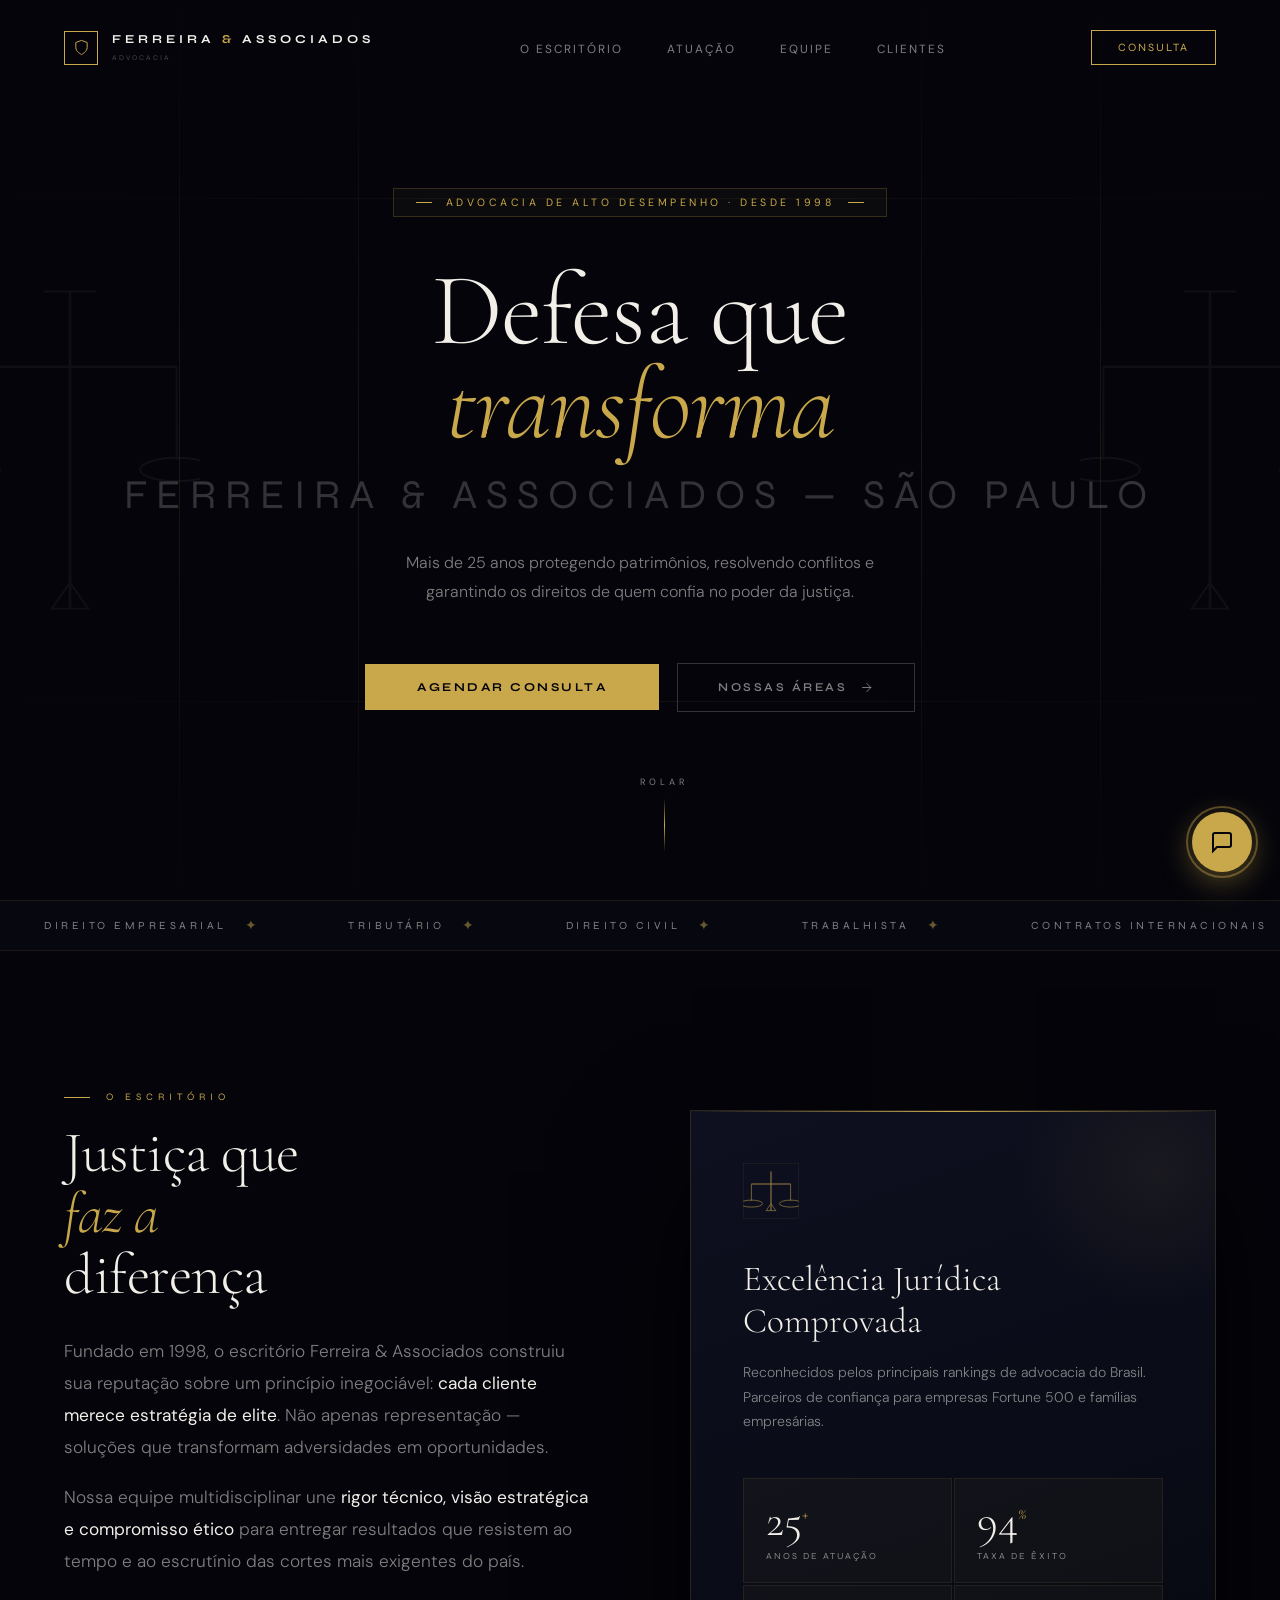
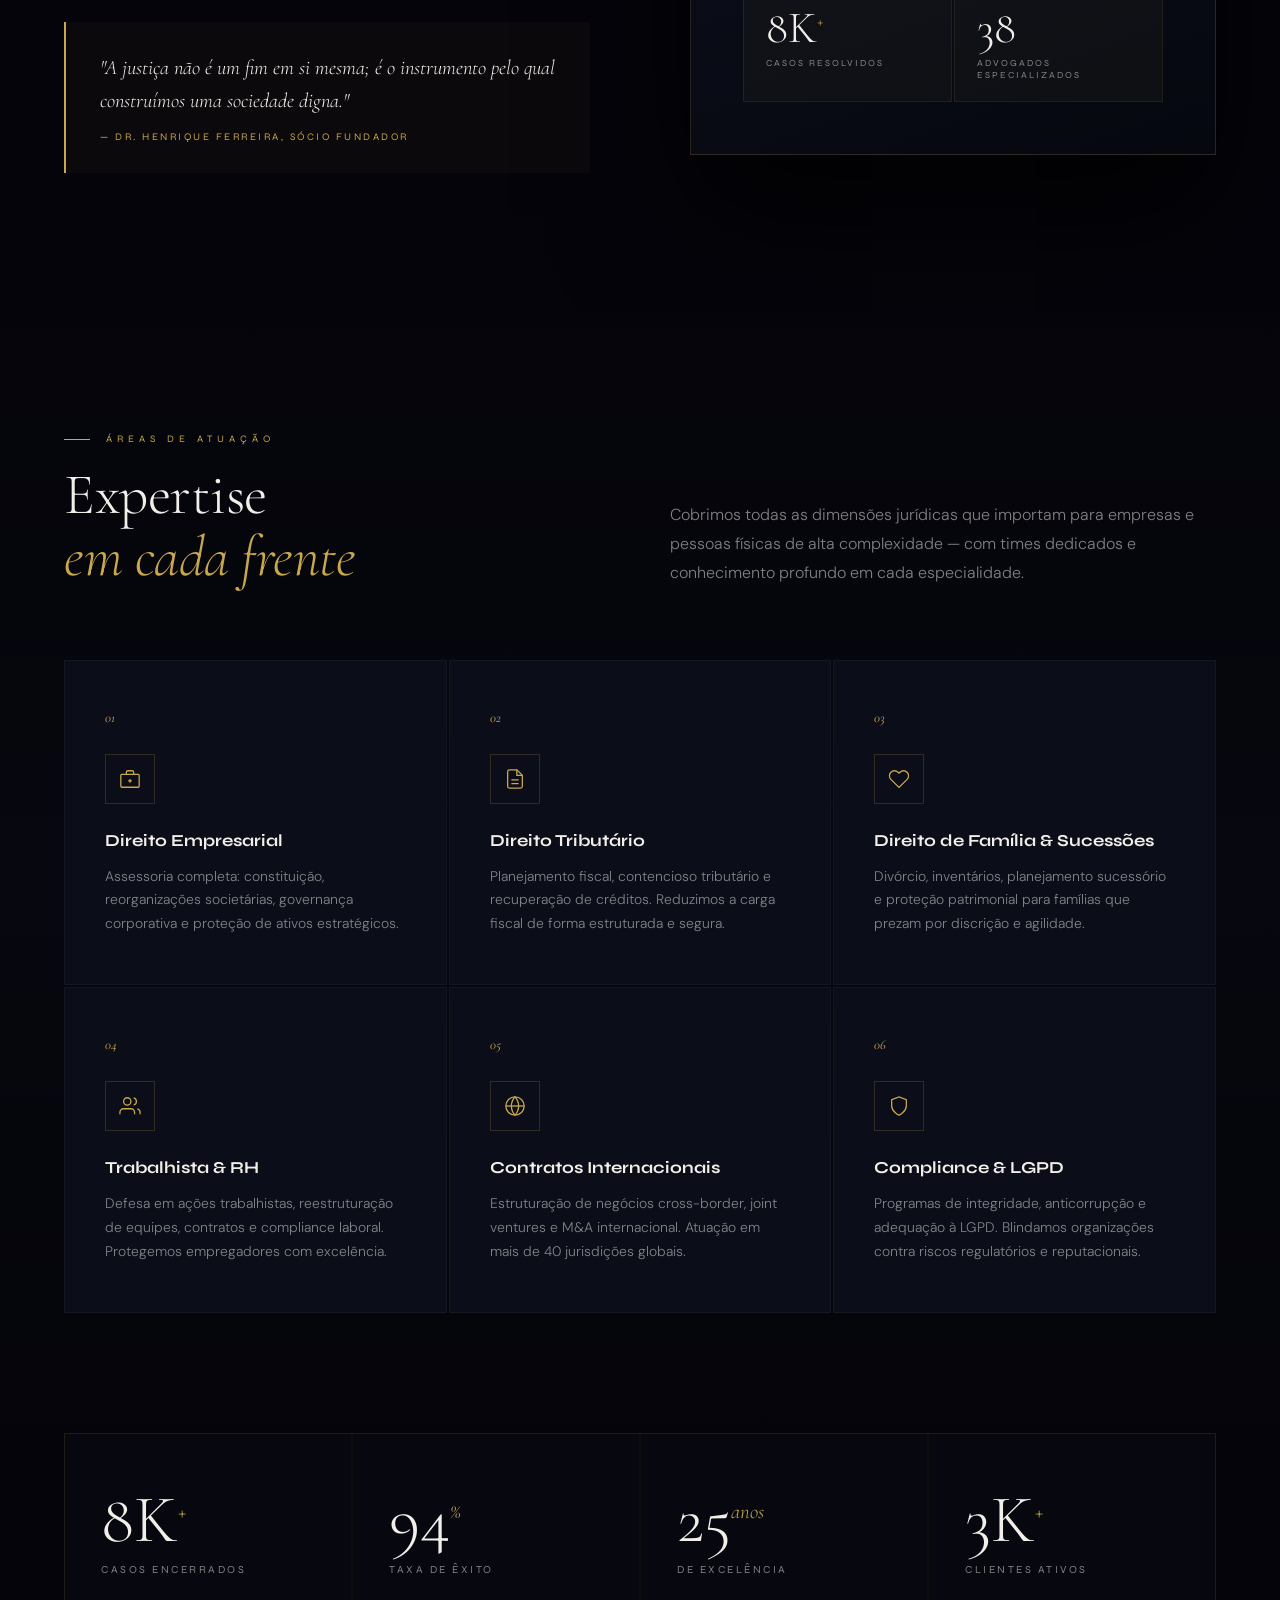
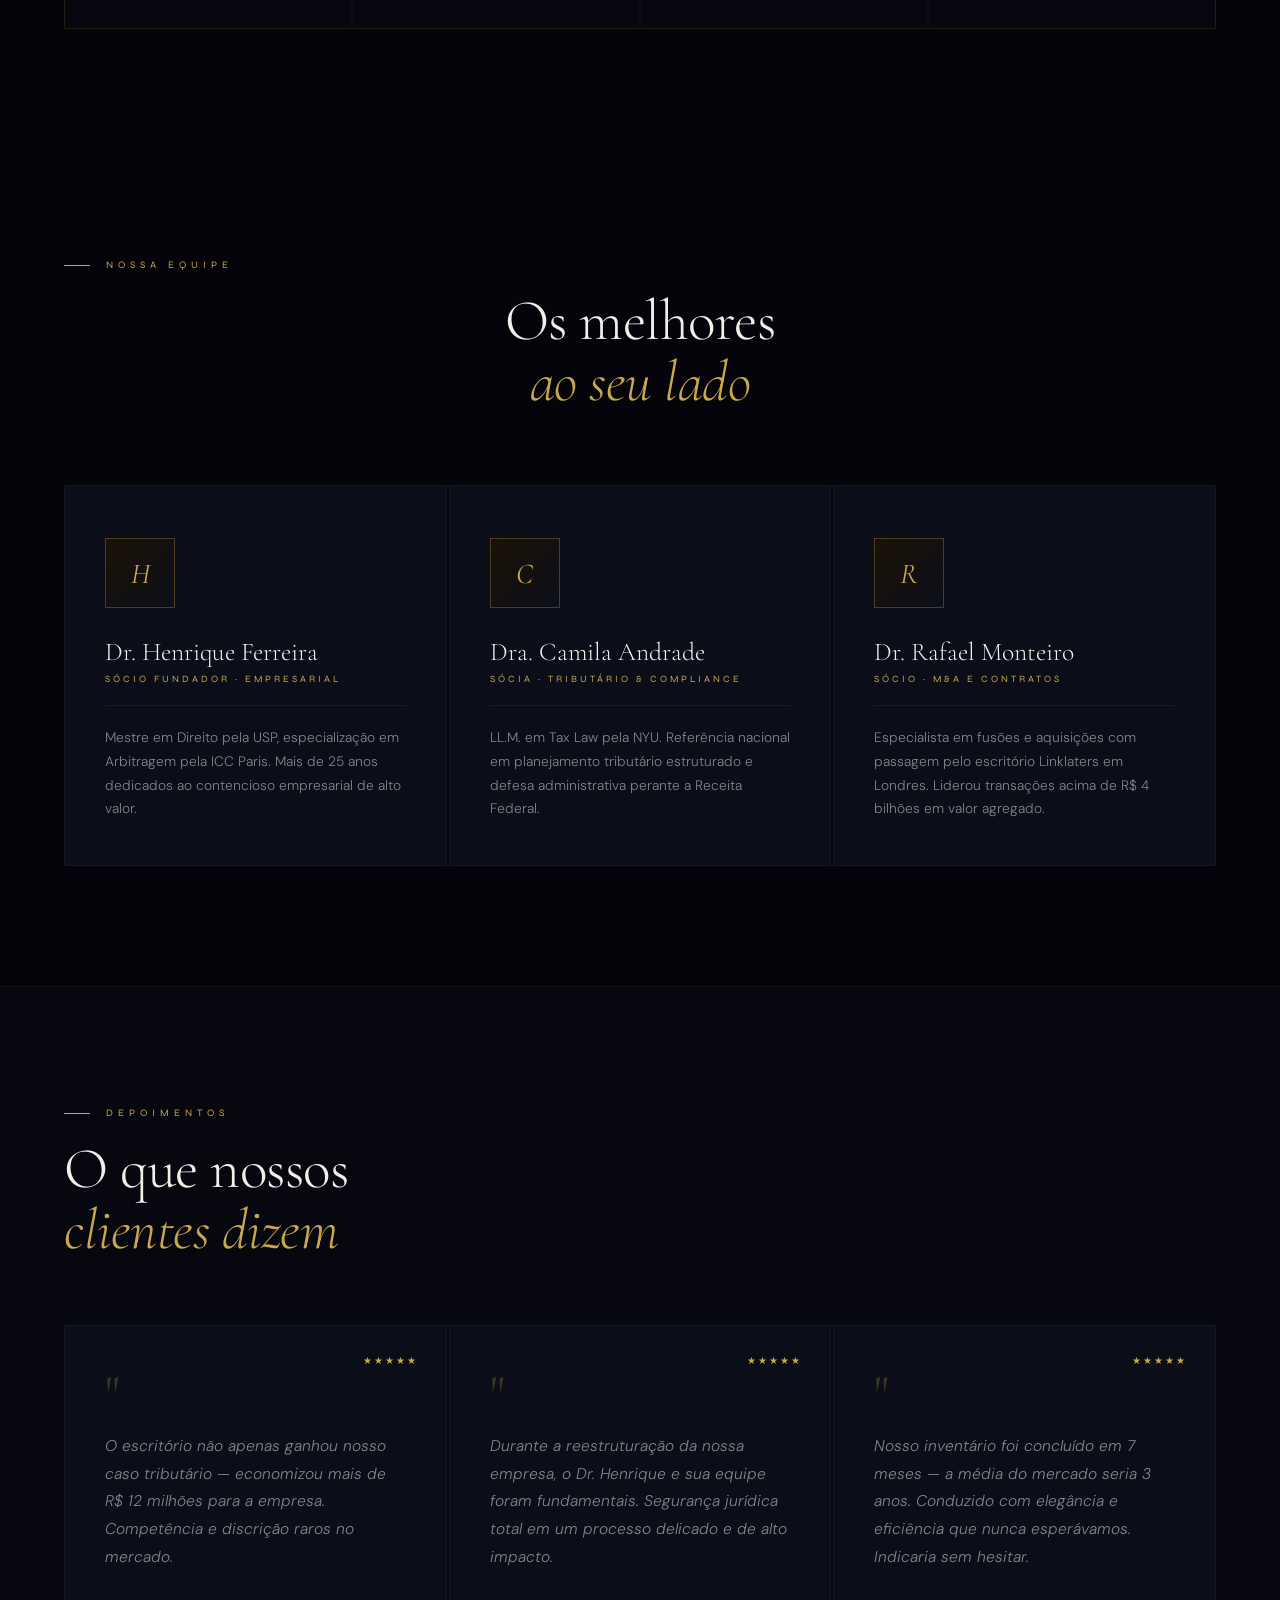
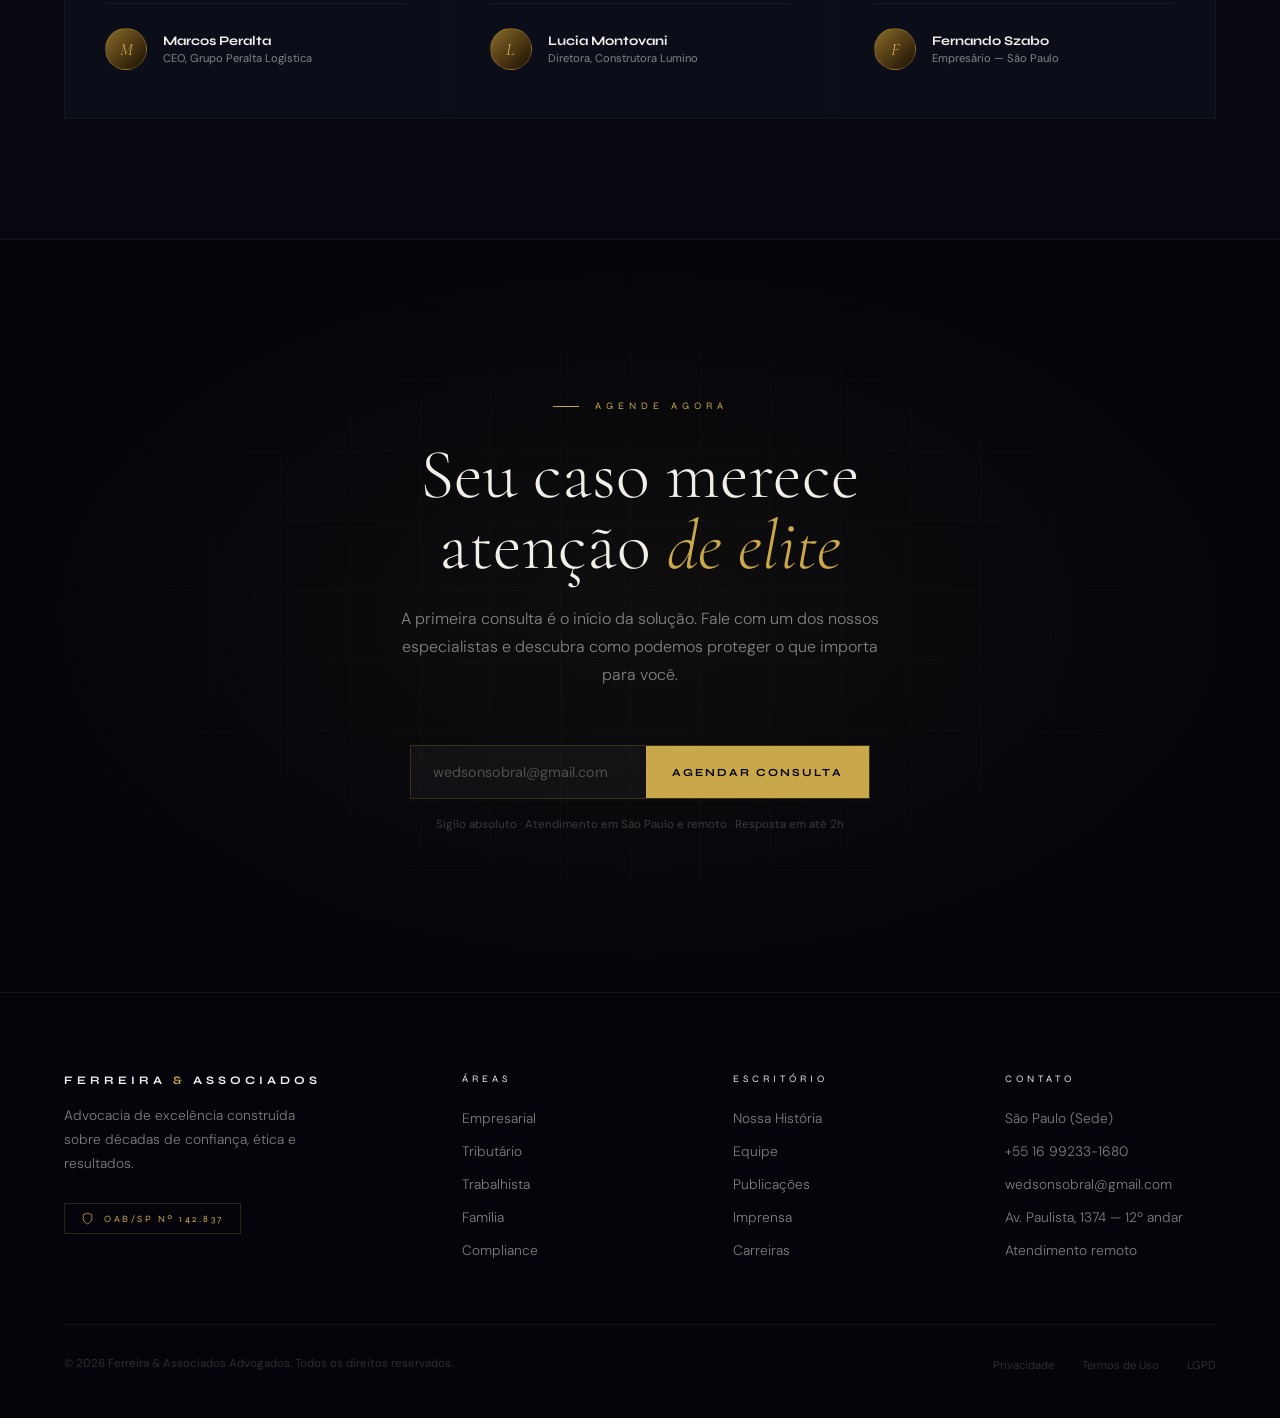
==== commit b94ddcee: "update readme" ====
--- a/index.html
+++ b/index.html
@@ -3,9 +3,43 @@
 <head>
 <meta charset="UTF-8">
 <meta name="viewport" content="width=device-width, initial-scale=1.0">
+<meta name="description" content="Ferreira & Associados oferece advocacia empresarial, tributaria, trabalhista, familia e compliance em Sao Paulo, com mais de 25 anos de atuacao.">
+<meta name="robots" content="index,follow,max-image-preview:large,max-snippet:-1,max-video-preview:-1">
+<meta name="author" content="Ferreira & Associados">
+<meta name="theme-color" content="#04040a">
+<link rel="canonical" href="https://tavaresdev.com">
+<meta property="og:locale" content="pt_BR">
+<meta property="og:type" content="website">
+<meta property="og:title" content="Ferreira & Associados - Advocacia de Excelencia">
+<meta property="og:description" content="Assessoria juridica de alto desempenho em Direito Empresarial, Tributario, Trabalhista, Familia e Compliance.">
+<meta property="og:url" content="https://tavaresdev.com">
+<meta property="og:site_name" content="Ferreira & Associados">
+<meta name="twitter:card" content="summary">
+<meta name="twitter:title" content="Ferreira & Associados - Advocacia de Excelencia">
+<meta name="twitter:description" content="Mais de 25 anos de excelencia juridica com foco em estrategia, etica e resultado.">
 <title>Ferreira & Associados — Advocacia de Excelência</title>
 <link rel="preconnect" href="https://fonts.googleapis.com">
+<link rel="preconnect" href="https://fonts.gstatic.com" crossorigin>
 <link href="https://fonts.googleapis.com/css2?family=Cormorant+Garamond:ital,wght@0,300;0,400;0,600;1,300;1,400&family=Syne:wght@400;600;700;800&family=DM+Sans:wght@300;400;500&display=swap" rel="stylesheet">
+<script type="application/ld+json">
+{
+  "@context": "https://schema.org",
+  "@type": "LegalService",
+  "name": "Ferreira & Associados",
+  "url": "https://ferreiraadv.com.br/",
+  "description": "Escritorio de advocacia especializado em Direito Empresarial, Tributario, Trabalhista, Familia e Compliance.",
+  "telephone": "+55 16 99233-1680",
+  "email": "wedsonsobral@gmail.com",
+  "areaServed": "Brasil",
+  "address": {
+    "@type": "PostalAddress",
+    "streetAddress": "Av. Paulista, 1374 - 12 andar",
+    "addressLocality": "Sao Paulo",
+    "addressRegion": "SP",
+    "addressCountry": "BR"
+  }
+}
+</script>
 <style>
   *, *::before, *::after { margin: 0; padding: 0; box-sizing: border-box; }
 
@@ -668,7 +702,7 @@
     <h2 class="cta-title">Seu caso merece<br>atenção <em>de elite</em></h2>
     <p class="cta-sub">A primeira consulta é o início da solução. Fale com um dos nossos especialistas e descubra como podemos proteger o que importa para você.</p>
     <div class="cta-form">
-      <input type="email" class="cta-input" placeholder="seu@email.com">
+      <input type="email" class="cta-input" placeholder="wedsonsobral@gmail.com" aria-label="Seu e-mail para agendar consulta" autocomplete="email">
       <button class="cta-btn">Agendar Consulta</button>
     </div>
     <p class="cta-note">Sigilo absoluto · Atendimento em São Paulo e remoto · Resposta em até 2h</p>
@@ -707,8 +741,8 @@
       <div class="footer-col-title">Contato</div>
       <ul class="footer-links">
         <li><a href="#">São Paulo (Sede)</a></li>
-        <li><a href="#">+55 11 3042-8800</a></li>
-        <li><a href="#">contato@ferreiraadv.com.br</a></li>
+        <li><a href="tel:+5516992331680">+55 16 99233-1680</a></li>
+        <li><a href="mailto:wedsonsobral@gmail.com">wedsonsobral@gmail.com</a></li>
         <li><a href="#">Av. Paulista, 1374 — 12º andar</a></li>
         <li><a href="#">Atendimento remoto</a></li>
       </ul>
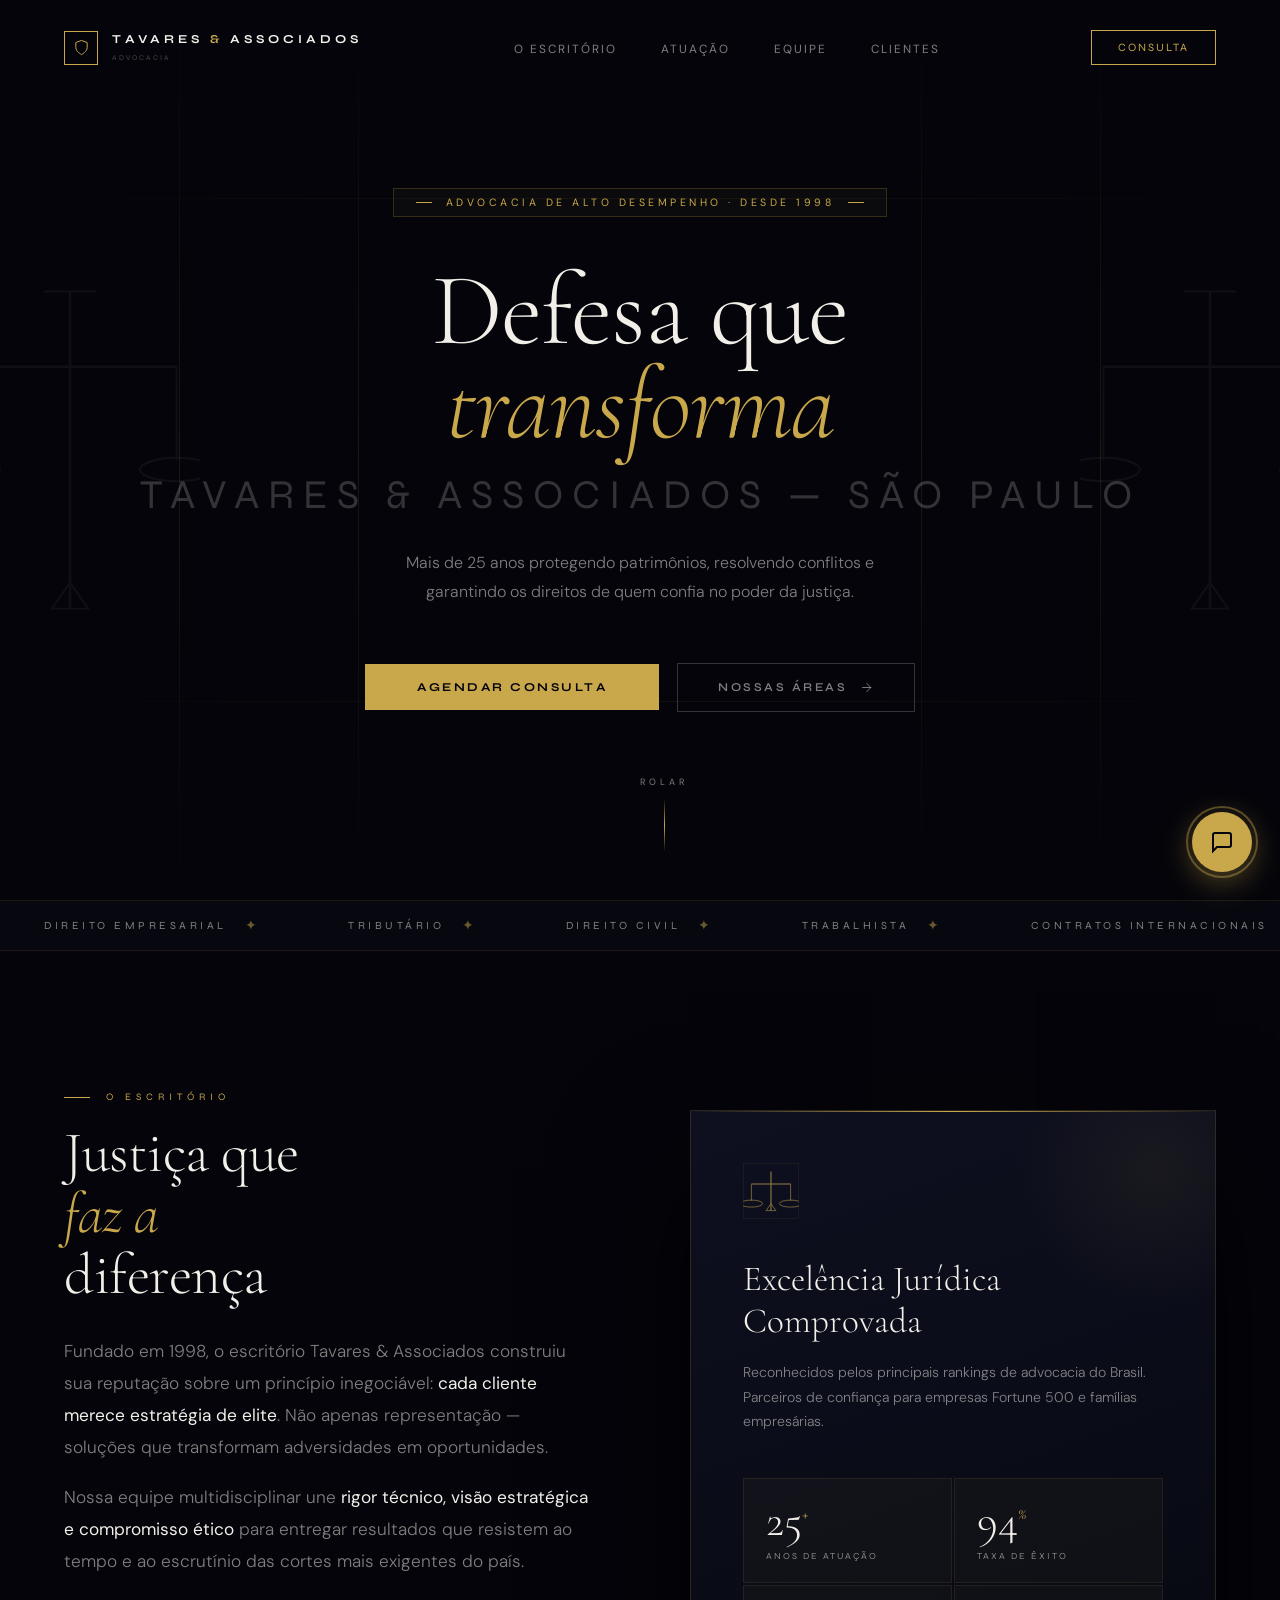
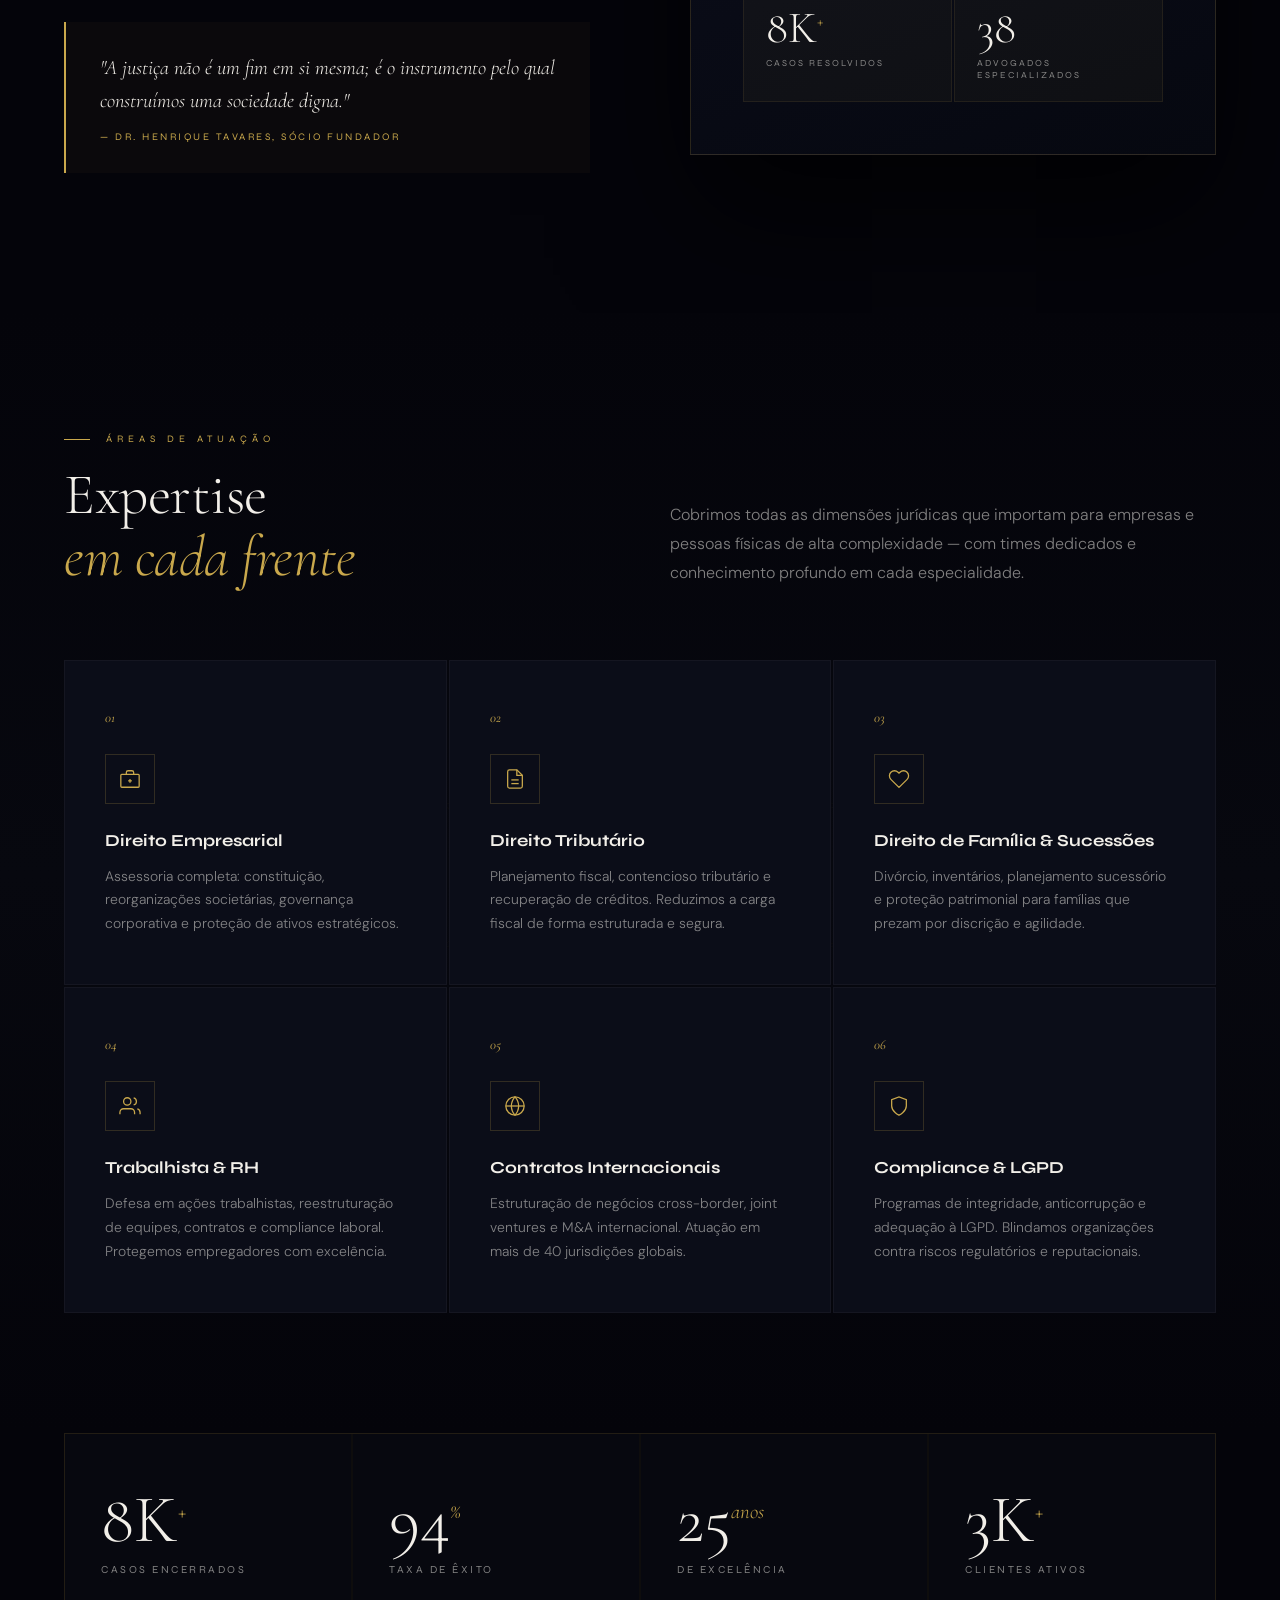
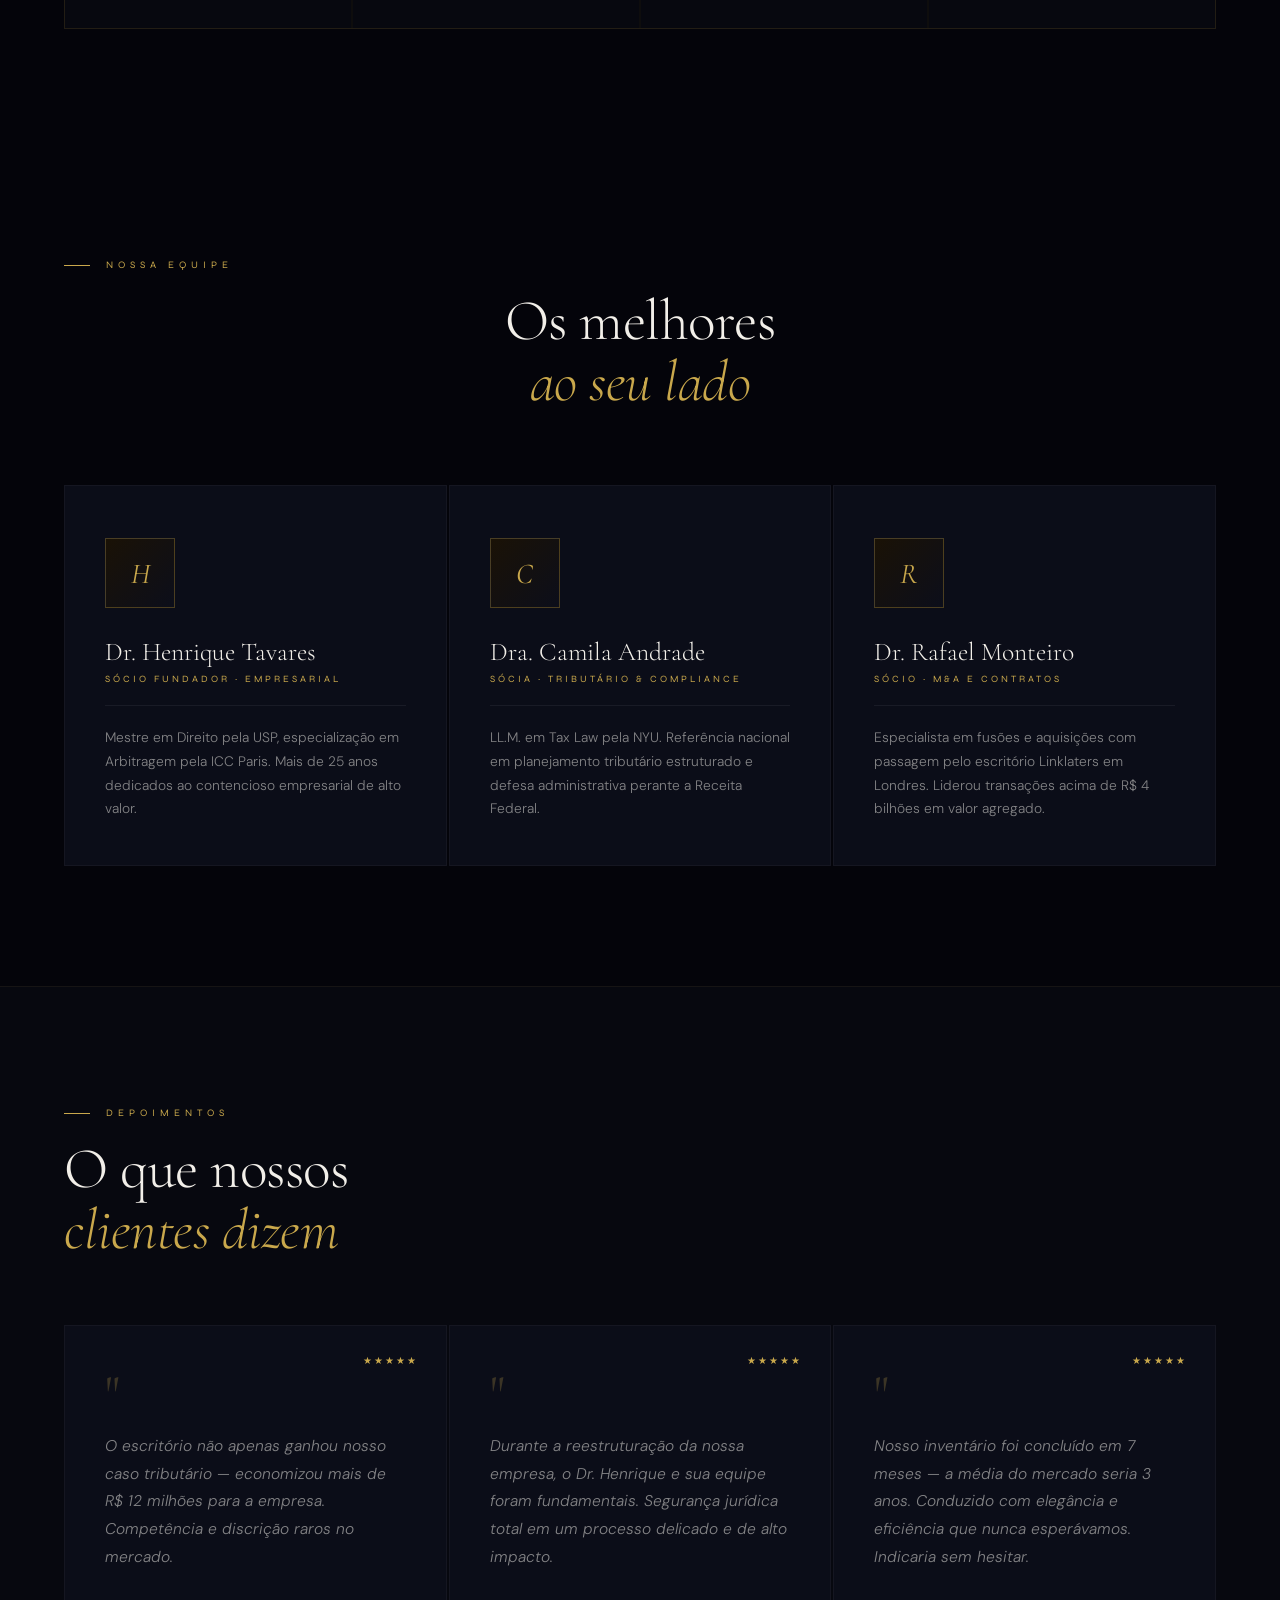
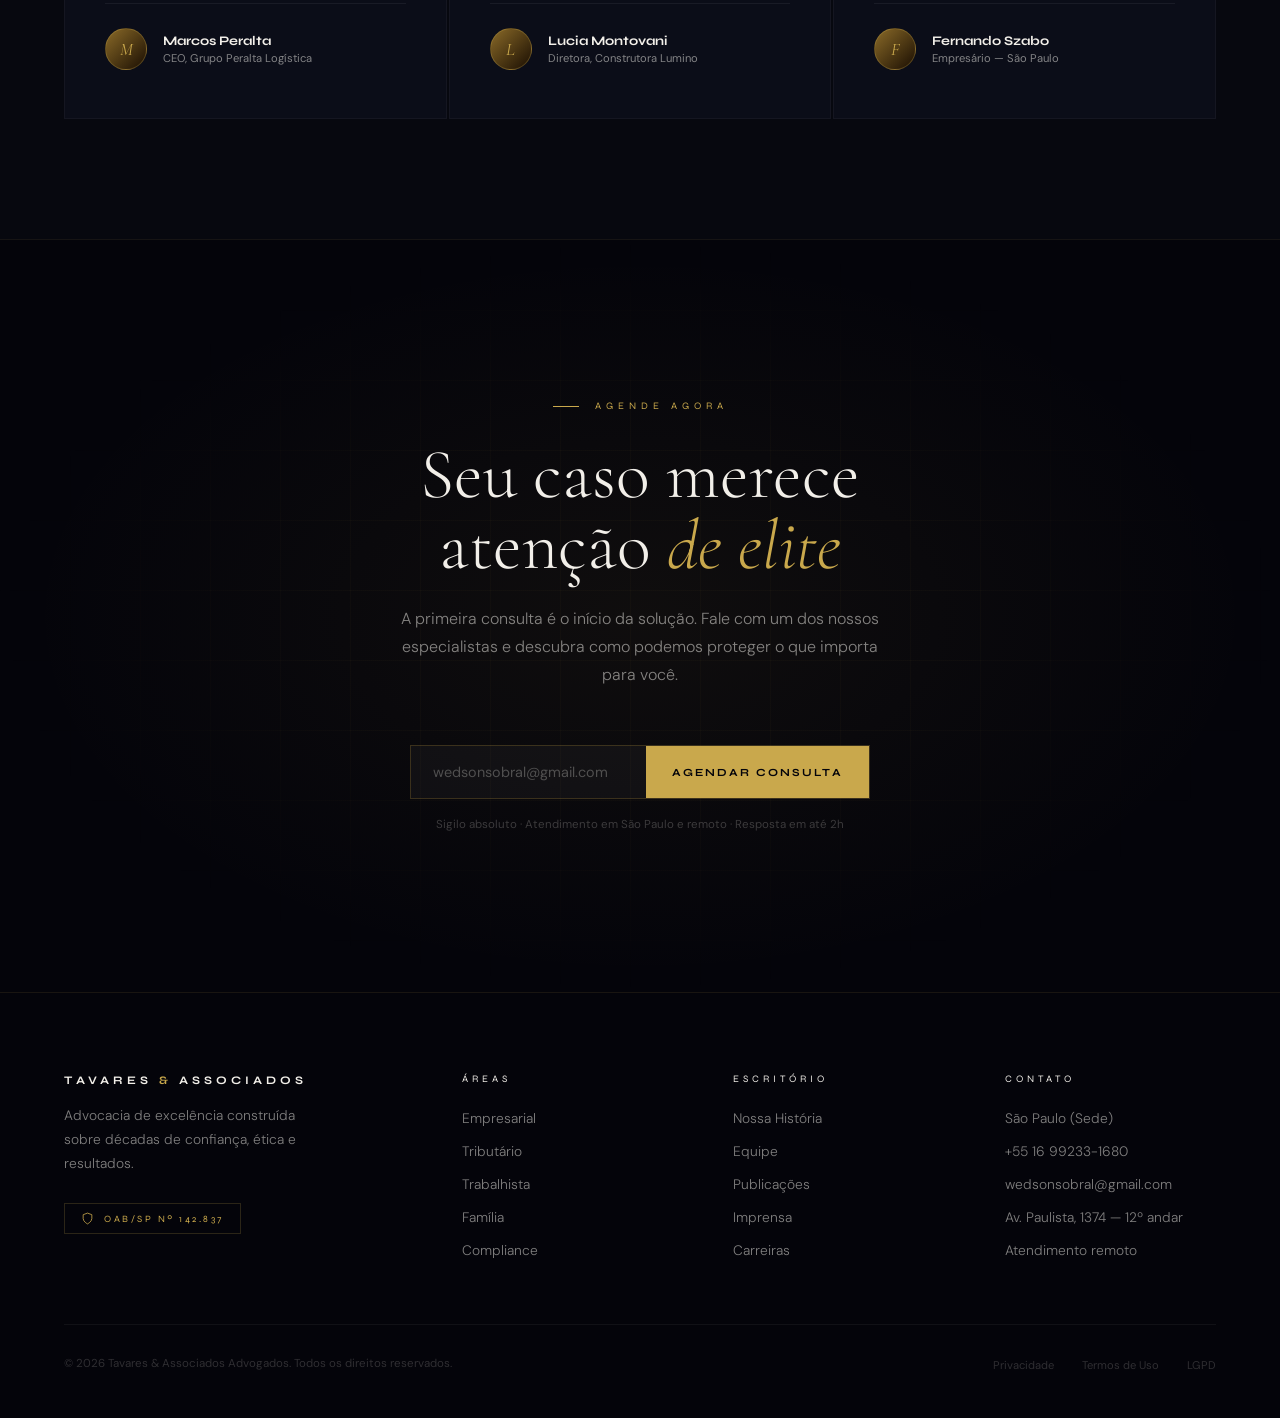
==== commit 69234563: "feat: separar css/js e integrar admin com dados reais" ====
--- a/index.html
+++ b/index.html
@@ -3,21 +3,21 @@
 <head>
 <meta charset="UTF-8">
 <meta name="viewport" content="width=device-width, initial-scale=1.0">
-<meta name="description" content="Ferreira & Associados oferece advocacia empresarial, tributaria, trabalhista, familia e compliance em Sao Paulo, com mais de 25 anos de atuacao.">
+<meta name="description" content="Tavares & Associados oferece advocacia empresarial, tributaria, trabalhista, familia e compliance em Sao Paulo, com mais de 25 anos de atuacao.">
 <meta name="robots" content="index,follow,max-image-preview:large,max-snippet:-1,max-video-preview:-1">
-<meta name="author" content="Ferreira & Associados">
+<meta name="author" content="Tavares & Associados">
 <meta name="theme-color" content="#04040a">
-<link rel="canonical" href="https://tavaresdev.com">
+<link rel="canonical" href="https://advocacia.zeusacademy.com.br/">
 <meta property="og:locale" content="pt_BR">
 <meta property="og:type" content="website">
-<meta property="og:title" content="Ferreira & Associados - Advocacia de Excelencia">
+<meta property="og:title" content="Tavares & Associados - Advocacia de Excelencia">
 <meta property="og:description" content="Assessoria juridica de alto desempenho em Direito Empresarial, Tributario, Trabalhista, Familia e Compliance.">
-<meta property="og:url" content="https://tavaresdev.com">
-<meta property="og:site_name" content="Ferreira & Associados">
+<meta property="og:url" content="https://advocacia.zeusacademy.com.br/">
+<meta property="og:site_name" content="Tavares & Associados">
 <meta name="twitter:card" content="summary">
-<meta name="twitter:title" content="Ferreira & Associados - Advocacia de Excelencia">
+<meta name="twitter:title" content="Tavares & Associados - Advocacia de Excelencia">
 <meta name="twitter:description" content="Mais de 25 anos de excelencia juridica com foco em estrategia, etica e resultado.">
-<title>Ferreira & Associados — Advocacia de Excelência</title>
+<title>Tavares & Associados — Advocacia de Excelência</title>
 <link rel="preconnect" href="https://fonts.googleapis.com">
 <link rel="preconnect" href="https://fonts.gstatic.com" crossorigin>
 <link href="https://fonts.googleapis.com/css2?family=Cormorant+Garamond:ital,wght@0,300;0,400;0,600;1,300;1,400&family=Syne:wght@400;600;700;800&family=DM+Sans:wght@300;400;500&display=swap" rel="stylesheet">
@@ -25,8 +25,8 @@
 {
   "@context": "https://schema.org",
   "@type": "LegalService",
-  "name": "Ferreira & Associados",
-  "url": "https://ferreiraadv.com.br/",
+  "name": "Tavares & Associados",
+  "url": "https://advocacia.zeusacademy.com.br/",
   "description": "Escritorio de advocacia especializado em Direito Empresarial, Tributario, Trabalhista, Familia e Compliance.",
   "telephone": "+55 16 99233-1680",
   "email": "wedsonsobral@gmail.com",
@@ -40,360 +40,7 @@
   }
 }
 </script>
-<style>
-  *, *::before, *::after { margin: 0; padding: 0; box-sizing: border-box; }
-
-  :root {
-    --gold: #c9a84c;
-    --gold-light: #e8c96a;
-    --gold-dim: #8a6a28;
-    --black: #04040a;
-    --deep: #07080f;
-    --panel: #0b0d18;
-    --white: #f2efe9;
-    --white-dim: rgba(242,239,233,0.52);
-    --glow-gold: 0 0 40px rgba(201,168,76,0.3);
-  }
-
-  html { scroll-behavior: smooth; overflow-x: hidden; }
-  body { background: var(--black); color: var(--white); font-family: 'DM Sans', sans-serif; overflow-x: hidden; }
-
-
-
-  /* NAV */
-  nav { position: fixed; top: 0; left: 0; right: 0; z-index: 200; padding: 30px 64px; display: flex; align-items: center; justify-content: space-between; transition: backdrop-filter 0.5s, background 0.5s, padding 0.4s; }
-  nav.scrolled { backdrop-filter: blur(28px); background: rgba(4,4,10,0.9); padding: 18px 64px; border-bottom: 1px solid rgba(201,168,76,0.1); }
-  .nav-logo { display: flex; align-items: center; gap: 14px; text-decoration: none; color: var(--white); }
-  .nav-logo-icon { width: 34px; height: 34px; border: 1px solid var(--gold); display: flex; align-items: center; justify-content: center; flex-shrink: 0; }
-  .nav-logo-text { font-family: 'Syne', sans-serif; font-size: 0.76rem; letter-spacing: 4px; text-transform: uppercase; font-weight: 700; line-height: 1.35; }
-  .nav-logo-text span { color: var(--gold); }
-  .nav-links { display: flex; gap: 44px; list-style: none; }
-  .nav-links a { font-size: 0.74rem; letter-spacing: 2px; text-transform: uppercase; color: var(--white-dim); text-decoration: none; transition: color 0.3s; position: relative; }
-  .nav-links a::after { content: ''; position: absolute; bottom: -4px; left: 0; right: 0; height: 1px; background: var(--gold); transform: scaleX(0); transition: transform 0.3s; }
-  .nav-links a:hover { color: var(--white); }
-  .nav-links a:hover::after { transform: scaleX(1); }
-  .nav-cta { padding: 10px 26px; border: 1px solid var(--gold); color: var(--gold); font-family: 'Syne', sans-serif; font-size: 0.7rem; letter-spacing: 2px; text-transform: uppercase; text-decoration: none; transition: all 0.3s; position: relative; overflow: hidden; }
-  .nav-cta::before { content: ''; position: absolute; inset: 0; background: var(--gold); transform: scaleX(0); transform-origin: left; transition: transform 0.3s; z-index: -1; }
-  .nav-cta:hover { color: var(--black); }
-  .nav-cta:hover::before { transform: scaleX(1); }
-
-  /* HAMBURGER */
-  .nav-hamburger { display: none; flex-direction: column; justify-content: center; gap: 5px; width: 40px; height: 40px; background: none; border: 1px solid rgba(201,168,76,0.25); cursor: pointer; padding: 9px 10px; transition: border-color 0.3s; flex-shrink: 0; }
-  .nav-hamburger:hover { border-color: var(--gold); }
-  .nav-hamburger span { display: block; height: 1.5px; background: var(--white); border-radius: 2px; transition: transform 0.35s, opacity 0.35s, width 0.35s; transform-origin: center; }
-  .nav-hamburger span:nth-child(3) { width: 65%; }
-  .nav-hamburger.active span:nth-child(1) { transform: translateY(6.5px) rotate(45deg); }
-  .nav-hamburger.active span:nth-child(2) { opacity: 0; transform: scaleX(0); }
-  .nav-hamburger.active span:nth-child(3) { width: 100%; transform: translateY(-6.5px) rotate(-45deg); }
-
-  /* MOBILE DRAWER */
-  .nav-drawer {
-    position: fixed; top: 0; left: 0; right: 0; bottom: 0; z-index: 190;
-    background: rgba(4,4,10,0.97);
-    backdrop-filter: blur(20px);
-    display: flex; flex-direction: column;
-    justify-content: center; align-items: center; gap: 0;
-    transform: translateX(100%);
-    transition: transform 0.45s cubic-bezier(0.77,0,0.175,1);
-    border-left: 1px solid rgba(201,168,76,0.1);
-  }
-  .nav-drawer.open { transform: translateX(0); }
-  .nav-drawer::before {
-    content: ''; position: absolute; top: 0; left: 0; right: 0; height: 1px;
-    background: linear-gradient(90deg, transparent, var(--gold), transparent);
-  }
-  .drawer-links { list-style: none; text-align: center; width: 100%; }
-  .drawer-links li { border-bottom: 1px solid rgba(255,255,255,0.04); }
-  .drawer-links a {
-    display: block; padding: 22px 40px;
-    font-family: 'Cormorant Garamond', serif; font-size: 2rem; font-weight: 300;
-    color: var(--white-dim); text-decoration: none; letter-spacing: 1px;
-    transition: color 0.3s, padding-left 0.3s;
-  }
-  .drawer-links a:hover { color: var(--gold); padding-left: 56px; }
-  .drawer-cta {
-    margin-top: 40px; padding: 16px 52px;
-    border: 1px solid var(--gold); color: var(--gold);
-    font-family: 'Syne', sans-serif; font-size: 0.78rem;
-    letter-spacing: 3px; text-transform: uppercase; text-decoration: none;
-    transition: all 0.3s; position: relative; overflow: hidden;
-  }
-  .drawer-cta::before { content: ''; position: absolute; inset: 0; background: var(--gold); transform: scaleX(0); transform-origin: left; transition: transform 0.3s; z-index: -1; }
-  .drawer-cta:hover { color: var(--black); }
-  .drawer-cta:hover::before { transform: scaleX(1); }
-  .drawer-socials { margin-top: 32px; display: flex; gap: 16px; }
-  .drawer-social { font-family: 'Syne', sans-serif; font-size: 0.6rem; letter-spacing: 2px; color: var(--white-dim); text-decoration: none; transition: color 0.3s; text-transform: uppercase; }
-  .drawer-social:hover { color: var(--gold); }
-
-  /* HERO */
-  .hero { position: relative; z-index: 1; height: 100vh; min-height: 720px; display: flex; align-items: center; justify-content: center; flex-direction: column; text-align: center; overflow: hidden; }
-
-  /* Architectural lines — no orbs */
-  .hero-deco { position: absolute; inset: 0; pointer-events: none; overflow: hidden; }
-  .hero-deco-v { position: absolute; top: 0; height: 100%; width: 1px; background: linear-gradient(to bottom, transparent, rgba(201,168,76,0.12), transparent); }
-  .hero-deco-v:nth-child(1) { left: 14%; animation: vline 5s ease-in-out infinite; }
-  .hero-deco-v:nth-child(2) { left: 28%; animation: vline 5s 1s ease-in-out infinite; }
-  .hero-deco-v:nth-child(3) { right: 28%; animation: vline 5s 2s ease-in-out infinite; }
-  .hero-deco-v:nth-child(4) { right: 14%; animation: vline 5s 3s ease-in-out infinite; }
-  .hero-deco-h { position: absolute; height: 1px; left: 0; right: 0; background: linear-gradient(to right, transparent, rgba(201,168,76,0.08), transparent); }
-  .hero-deco-h:nth-child(5) { top: 22%; }
-  .hero-deco-h:nth-child(6) { bottom: 22%; }
-  @keyframes vline { 0%,100%{opacity:.25} 50%{opacity:1} }
-
-  /* Big faint scales SVG in sides */
-  .hero-scales { position: absolute; pointer-events: none; opacity: 0.045; }
-  .hero-scales-l { left: -60px; top: 50%; transform: translateY(-50%); width: 260px; }
-  .hero-scales-r { right: -60px; top: 50%; transform: translateY(-50%) scaleX(-1); width: 260px; }
-
-  .hero-badge { display: inline-flex; align-items: center; gap: 14px; padding: 7px 22px; border: 1px solid rgba(201,168,76,0.22); background: rgba(201,168,76,0.04); font-size: 0.66rem; letter-spacing: 3.5px; text-transform: uppercase; color: var(--gold); margin-bottom: 46px; opacity: 0; animation: fadeUp 1s 0.3s forwards; }
-  .hero-badge-line { width: 16px; height: 1px; background: var(--gold); }
-
-  .hero-title { font-family: 'Cormorant Garamond', serif; font-size: clamp(3.8rem, 8vw, 9rem); font-weight: 300; line-height: 0.92; letter-spacing: -1px; color: var(--white); opacity: 0; animation: fadeUp 1.2s 0.5s forwards; }
-  .hero-title em { font-style: italic; color: var(--gold); display: block; }
-  .hero-title .thin { font-weight: 300; display: block; font-size: 0.4em; letter-spacing: 9px; color: rgba(242,239,233,0.2); font-family: 'Syne', sans-serif; font-style: normal; margin-top: 24px; text-transform: uppercase; }
-
-  .hero-sub { margin-top: 36px; font-size: 1rem; line-height: 1.8; color: var(--white-dim); max-width: 500px; font-weight: 300; opacity: 0; animation: fadeUp 1s 0.8s forwards; }
-
-  .hero-actions { margin-top: 56px; display: flex; gap: 18px; align-items: center; opacity: 0; animation: fadeUp 1s 1.1s forwards; }
-  .btn-primary { padding: 16px 52px; background: var(--gold); color: var(--black); font-family: 'Syne', sans-serif; font-size: 0.75rem; letter-spacing: 2.5px; text-transform: uppercase; text-decoration: none; font-weight: 700; transition: all 0.3s; position: relative; overflow: hidden; }
-  .btn-primary::after { content: ''; position: absolute; inset: 0; background: var(--gold-light); transform: translateX(-100%); transition: transform 0.4s; }
-  .btn-primary:hover::after { transform: translateX(0); }
-  .btn-primary span { position: relative; z-index: 1; }
-  .btn-ghost { padding: 16px 40px; border: 1px solid rgba(242,239,233,0.2); color: var(--white-dim); font-family: 'Syne', sans-serif; font-size: 0.75rem; letter-spacing: 2.5px; text-transform: uppercase; text-decoration: none; font-weight: 600; transition: all 0.3s; display: flex; align-items: center; gap: 12px; }
-  .btn-ghost:hover { border-color: var(--gold); color: var(--gold); }
-  .btn-ghost svg { transition: transform 0.3s; }
-  .btn-ghost:hover svg { transform: translateX(5px); }
-
-  .hero-scroll { position: absolute; bottom: 48px; left: 50%; transform: translateX(-50%); display: flex; flex-direction: column; align-items: center; gap: 10px; opacity: 0; animation: fadeUp 1s 1.5s forwards; }
-  .scroll-line { width: 1px; height: 54px; background: linear-gradient(to bottom, transparent, var(--gold), transparent); animation: sline 2.2s infinite; }
-  @keyframes sline { 0%{opacity:0;transform:scaleY(0);transform-origin:top} 50%{opacity:1;transform:scaleY(1)} 100%{opacity:0;transform:scaleY(0);transform-origin:bottom} }
-  .scroll-lbl { font-size: 0.57rem; letter-spacing: 4px; text-transform: uppercase; color: var(--white-dim); }
-
-  /* SECTION */
-  section { position: relative; z-index: 1; }
-  .section-label { font-family: 'Syne', sans-serif; font-size: 0.62rem; letter-spacing: 5px; text-transform: uppercase; color: var(--gold); margin-bottom: 20px; display: flex; align-items: center; gap: 16px; }
-  .section-label::before { content: ''; width: 26px; height: 1px; background: var(--gold); }
-  .section-title { font-family: 'Cormorant Garamond', serif; font-size: clamp(2.6rem, 4.5vw, 5rem); font-weight: 300; line-height: 1.06; letter-spacing: -0.5px; }
-
-  /* MARQUEE */
-  .marquee-wrap { border-top: 1px solid rgba(201,168,76,0.1); border-bottom: 1px solid rgba(201,168,76,0.1); overflow: hidden; padding: 16px 0; background: var(--deep); }
-  .marquee-track { display: flex; animation: mscroll 30s linear infinite; white-space: nowrap; width: max-content; }
-  .marquee-item { padding: 0 44px; font-family: 'Syne', sans-serif; font-size: 0.68rem; letter-spacing: 3.5px; text-transform: uppercase; color: var(--white-dim); display: flex; align-items: center; gap: 18px; flex-shrink: 0; }
-  .marquee-sep { color: var(--gold); opacity: 0.5; font-size: 0.9rem; }
-  @keyframes mscroll { from{transform:translateX(0)} to{transform:translateX(-50%)} }
-
-  /* PHILOSOPHY */
-  .philosophy { padding: 140px 64px; display: grid; grid-template-columns: 1fr 1fr; gap: 100px; max-width: 1380px; margin: 0 auto; align-items: center; }
-  .phil-body { font-size: 1.08rem; line-height: 1.85; color: var(--white-dim); font-weight: 300; margin-top: 30px; }
-  .phil-body strong { color: var(--white); font-weight: 400; }
-  .phil-quote { margin-top: 44px; padding: 30px 34px; border-left: 2px solid var(--gold); background: rgba(201,168,76,0.03); }
-  .phil-quote p { font-family: 'Cormorant Garamond', serif; font-size: 1.28rem; font-style: italic; color: var(--white); line-height: 1.6; font-weight: 300; }
-  .phil-quote cite { display: block; margin-top: 14px; font-family: 'Syne', sans-serif; font-size: 0.63rem; letter-spacing: 2.5px; text-transform: uppercase; color: var(--gold); font-style: normal; }
-  .phil-card { background: linear-gradient(160deg, #0e1020, #060810); border: 1px solid rgba(201,168,76,0.18); padding: 52px; position: relative; overflow: hidden; box-shadow: 0 60px 120px rgba(0,0,0,0.7); }
-  .phil-card::before { content: ''; position: absolute; top: 0; left: 0; right: 0; height: 1px; background: linear-gradient(90deg, transparent, var(--gold), transparent); }
-  .phil-card-glow { position: absolute; width: 280px; height: 280px; background: radial-gradient(circle, rgba(201,168,76,0.07) 0%, transparent 70%); border-radius: 50%; top: -80px; right: -80px; pointer-events: none; }
-  .phil-card-icon { margin-bottom: 34px; color: var(--gold); opacity: 0.75; }
-  .phil-card-title { font-family: 'Cormorant Garamond', serif; font-size: 2.2rem; font-weight: 300; color: var(--white); line-height: 1.2; margin-bottom: 18px; }
-  .phil-card-body { font-size: 0.88rem; color: var(--white-dim); line-height: 1.75; font-weight: 300; }
-  .phil-card-stats { display: grid; grid-template-columns: 1fr 1fr; gap: 2px; margin-top: 44px; }
-  .phil-stat { background: rgba(201,168,76,0.04); border: 1px solid rgba(201,168,76,0.1); padding: 20px 22px; }
-  .phil-stat-val { font-family: 'Cormorant Garamond', serif; font-size: 2.8rem; font-weight: 300; color: var(--white); line-height: 1; }
-  .phil-stat-val sup { font-size: 1rem; color: var(--gold); font-style: italic; }
-  .phil-stat-lbl { font-family: 'Syne', sans-serif; font-size: 0.58rem; letter-spacing: 2px; text-transform: uppercase; color: var(--white-dim); margin-top: 6px; }
-
-  /* AREAS */
-  .areas { padding: 120px 64px; background: linear-gradient(180deg, var(--black) 0%, var(--deep) 50%, var(--black) 100%); position: relative; overflow: hidden; }
-  .areas-bg-txt { position: absolute; top: 50%; left: 50%; transform: translate(-50%,-50%); font-family: 'Cormorant Garamond', serif; font-size: 18vw; font-weight: 300; -webkit-text-stroke: 1px rgba(201,168,76,0.03); color: transparent; white-space: nowrap; pointer-events: none; user-select: none; }
-  .areas-inner { max-width: 1380px; margin: 0 auto; position: relative; z-index: 1; }
-  .areas-header { display: grid; grid-template-columns: 1fr 1fr; gap: 60px; margin-bottom: 72px; align-items: end; }
-  .areas-desc { font-size: 1rem; line-height: 1.8; color: var(--white-dim); font-weight: 300; }
-  .areas-grid { display: grid; grid-template-columns: repeat(3, 1fr); gap: 2px; }
-  .area-card { background: var(--panel); padding: 48px 40px; border: 1px solid rgba(255,255,255,0.04); position: relative; overflow: hidden; transition: all 0.4s; }
-  .area-card::after { content: ''; position: absolute; bottom: 0; left: 0; right: 0; height: 2px; background: linear-gradient(90deg, var(--gold-dim), var(--gold)); transform: scaleX(0); transition: transform 0.4s; }
-  .area-card:hover { background: #0d1122; border-color: rgba(201,168,76,0.14); }
-  .area-card:hover::after { transform: scaleX(1); }
-  .area-num { font-family: 'Cormorant Garamond', serif; font-size: 0.85rem; color: var(--gold); font-style: italic; margin-bottom: 28px; display: block; }
-  .area-icon { width: 50px; height: 50px; border: 1px solid rgba(201,168,76,0.2); display: flex; align-items: center; justify-content: center; margin-bottom: 26px; color: var(--gold); transition: all 0.3s; }
-  .area-card:hover .area-icon { background: rgba(201,168,76,0.06); box-shadow: var(--glow-gold); }
-  .area-name { font-family: 'Syne', sans-serif; font-size: 1.05rem; font-weight: 700; color: var(--white); margin-bottom: 14px; }
-  .area-desc { font-size: 0.87rem; line-height: 1.72; color: var(--white-dim); font-weight: 300; }
-
-  /* STATS */
-  .stats-wrap { padding: 0 64px 110px; max-width: 1380px; margin: 0 auto; }
-  .stats-grid { display: grid; grid-template-columns: repeat(4, 1fr); gap: 2px; border: 1px solid rgba(201,168,76,0.1); background: rgba(201,168,76,0.05); }
-  .stat-cell { background: var(--deep); padding: 52px 36px; position: relative; overflow: hidden; transition: background 0.4s; }
-  .stat-cell::before { content: ''; position: absolute; inset: 0; background: linear-gradient(135deg, rgba(201,168,76,0.04), transparent); opacity: 0; transition: opacity 0.4s; }
-  .stat-cell:hover { background: var(--panel); }
-  .stat-cell:hover::before { opacity: 1; }
-  .stat-val { font-family: 'Cormorant Garamond', serif; font-size: 4.2rem; font-weight: 300; color: var(--white); line-height: 1; }
-  .stat-val sup { font-size: 1.3rem; color: var(--gold); vertical-align: super; font-style: italic; }
-  .stat-lbl { margin-top: 10px; font-size: 0.67rem; letter-spacing: 2.5px; text-transform: uppercase; color: var(--white-dim); font-family: 'Syne', sans-serif; }
-
-  /* TEAM */
-  .team { padding: 120px 64px; max-width: 1380px; margin: 0 auto; }
-  .team-header { text-align: center; margin-bottom: 72px; }
-  .team-grid { display: grid; grid-template-columns: repeat(3, 1fr); gap: 2px; }
-  .member-card { background: var(--panel); border: 1px solid rgba(255,255,255,0.04); padding: 52px 40px 44px; position: relative; overflow: hidden; transition: all 0.4s; }
-  .member-card:hover { border-color: rgba(201,168,76,0.18); background: #0d1120; }
-  .member-avatar { width: 70px; height: 70px; border: 1px solid rgba(201,168,76,0.3); background: linear-gradient(135deg, #1a1206, #0c0e1a); display: flex; align-items: center; justify-content: center; font-family: 'Cormorant Garamond', serif; font-size: 1.8rem; font-style: italic; color: var(--gold); margin-bottom: 28px; }
-  .member-name { font-family: 'Cormorant Garamond', serif; font-size: 1.6rem; font-weight: 300; color: var(--white); margin-bottom: 6px; }
-  .member-role { font-family: 'Syne', sans-serif; font-size: 0.6rem; letter-spacing: 3px; text-transform: uppercase; color: var(--gold); margin-bottom: 20px; }
-  .member-bio { font-size: 0.86rem; line-height: 1.72; color: var(--white-dim); font-weight: 300; padding-top: 20px; border-top: 1px solid rgba(255,255,255,0.06); }
-  .member-line { position: absolute; bottom: 0; left: 0; right: 0; height: 2px; background: linear-gradient(90deg, transparent, var(--gold), transparent); transform: scaleX(0); transition: transform 0.4s; }
-  .member-card:hover .member-line { transform: scaleX(1); }
-
-  /* TESTIMONIALS */
-  .testimonials { padding: 120px 64px; background: var(--deep); border-top: 1px solid rgba(201,168,76,0.08); border-bottom: 1px solid rgba(201,168,76,0.08); }
-  .testi-inner { max-width: 1380px; margin: 0 auto; }
-  .testi-header { display: flex; justify-content: space-between; align-items: flex-end; margin-bottom: 64px; }
-  .testi-grid { display: grid; grid-template-columns: repeat(3, 1fr); gap: 2px; }
-  .testi-card { background: var(--panel); padding: 48px 40px; border: 1px solid rgba(255,255,255,0.04); position: relative; transition: all 0.4s; }
-  .testi-card:hover { border-color: rgba(201,168,76,0.14); background: #0e1120; }
-  .testi-q { font-family: 'Cormorant Garamond', serif; font-size: 3.2rem; line-height: 0.8; color: var(--gold); opacity: 0.25; margin-bottom: 18px; display: block; }
-  .testi-text { font-size: 0.97rem; line-height: 1.78; color: var(--white-dim); font-weight: 300; font-style: italic; }
-  .testi-author { margin-top: 32px; display: flex; align-items: center; gap: 16px; padding-top: 24px; border-top: 1px solid rgba(255,255,255,0.06); }
-  .testi-av { width: 42px; height: 42px; border-radius: 50%; background: linear-gradient(135deg, var(--gold-dim), #1a0e02); border: 1px solid rgba(201,168,76,0.3); display: flex; align-items: center; justify-content: center; font-family: 'Cormorant Garamond', serif; font-size: 1.1rem; color: var(--gold); font-style: italic; }
-  .testi-name { font-family: 'Syne', sans-serif; font-size: 0.82rem; font-weight: 700; color: var(--white); }
-  .testi-role { font-size: 0.7rem; color: var(--white-dim); margin-top: 2px; }
-  .testi-stars { position: absolute; top: 28px; right: 28px; color: var(--gold); font-size: 0.65rem; letter-spacing: 2px; }
-
-  /* CTA */
-  .cta-section { padding: 160px 64px; text-align: center; position: relative; overflow: hidden; }
-  .cta-bg { position: absolute; inset: 0; background: radial-gradient(ellipse at 50% 50%, rgba(201,168,76,0.06) 0%, transparent 68%); pointer-events: none; }
-  .cta-grid { position: absolute; inset: 0; background-image: linear-gradient(rgba(201,168,76,0.03) 1px, transparent 1px), linear-gradient(90deg, rgba(201,168,76,0.03) 1px, transparent 1px); background-size: 70px 70px; pointer-events: none; mask-image: radial-gradient(ellipse at center, black 35%, transparent 72%); }
-  .cta-inner { position: relative; z-index: 1; max-width: 860px; margin: 0 auto; }
-  .cta-title { font-family: 'Cormorant Garamond', serif; font-size: clamp(3.2rem, 5.5vw, 6.5rem); font-weight: 300; line-height: 1; color: var(--white); margin-bottom: 24px; }
-  .cta-title em { font-style: italic; color: var(--gold); }
-  .cta-sub { font-size: 1rem; color: var(--white-dim); font-weight: 300; line-height: 1.75; margin-bottom: 56px; max-width: 480px; margin-left: auto; margin-right: auto; }
-  .cta-form { display: flex; max-width: 460px; margin: 0 auto; border: 1px solid rgba(201,168,76,0.25); }
-  .cta-input { flex: 1; padding: 17px 22px; background: rgba(255,255,255,0.03); border: none; color: var(--white); font-family: 'DM Sans', sans-serif; font-size: 0.9rem; outline: none; }
-  .cta-input::placeholder { color: rgba(242,239,233,0.28); }
-  .cta-btn { padding: 17px 26px; background: var(--gold); border: none; color: var(--black); font-family: 'Syne', sans-serif; font-size: 0.68rem; letter-spacing: 2px; text-transform: uppercase; font-weight: 700; cursor: pointer; transition: background 0.3s; white-space: nowrap; }
-  .cta-btn:hover { background: var(--gold-light); }
-  .cta-note { margin-top: 18px; font-size: 0.72rem; color: rgba(242,239,233,0.22); }
-
-  /* FOOTER */
-  footer { border-top: 1px solid rgba(201,168,76,0.1); padding: 80px 64px 44px; position: relative; z-index: 1; }
-  .footer-top { display: grid; grid-template-columns: 1.6fr 1fr 1fr 1fr; gap: 60px; margin-bottom: 64px; }
-  .footer-brand { font-family: 'Syne', sans-serif; font-size: 0.72rem; letter-spacing: 4px; text-transform: uppercase; font-weight: 700; margin-bottom: 16px; }
-  .footer-brand span { color: var(--gold); }
-  .footer-tagline { font-size: 0.86rem; color: var(--white-dim); line-height: 1.75; font-weight: 300; max-width: 260px; margin-bottom: 28px; }
-  .footer-oab { display: inline-flex; align-items: center; gap: 10px; padding: 8px 16px; border: 1px solid rgba(201,168,76,0.2); font-family: 'Syne', sans-serif; font-size: 0.6rem; letter-spacing: 2.5px; text-transform: uppercase; color: var(--gold); }
-  .footer-col-title { font-family: 'Syne', sans-serif; font-size: 0.62rem; letter-spacing: 4px; text-transform: uppercase; color: var(--white); margin-bottom: 22px; }
-  .footer-links { list-style: none; display: flex; flex-direction: column; gap: 12px; }
-  .footer-links a { font-size: 0.86rem; color: var(--white-dim); text-decoration: none; transition: color 0.3s; font-weight: 300; }
-  .footer-links a:hover { color: var(--gold); }
-  .footer-bottom { padding-top: 28px; border-top: 1px solid rgba(255,255,255,0.05); display: flex; justify-content: space-between; align-items: center; }
-  .footer-copy { font-size: 0.72rem; color: rgba(242,239,233,0.18); }
-  .footer-legal { display: flex; gap: 28px; list-style: none; }
-  .footer-legal a { font-size: 0.7rem; color: rgba(242,239,233,0.18); text-decoration: none; transition: color 0.3s; }
-  .footer-legal a:hover { color: var(--gold); }
-
-  /* REVEAL */
-  .reveal { opacity: 0; transform: translateY(36px); transition: opacity 0.8s ease, transform 0.8s ease; }
-  .reveal.visible { opacity: 1; transform: translateY(0); }
-
-  @keyframes fadeUp { from{opacity:0;transform:translateY(28px)} to{opacity:1;transform:translateY(0)} }
-
-  /* ── TABLET ── */
-  @media (max-width: 1100px) {
-    nav { padding: 22px 32px; }
-    nav.scrolled { padding: 16px 32px; }
-    .nav-links { gap: 28px; }
-    .philosophy { gap: 56px; padding: 100px 40px; }
-    .areas { padding: 100px 40px; }
-    .stats-wrap { padding: 0 40px 90px; }
-    .team { padding: 100px 40px; }
-    .testimonials { padding: 100px 40px; }
-    .cta-section { padding: 120px 40px; }
-    footer { padding: 72px 40px 40px; }
-  }
-
-  @media (max-width: 900px) {
-    nav { padding: 18px 24px; }
-    nav.scrolled { padding: 14px 24px; }
-    .nav-links { display: none; }
-    .nav-cta { display: none; }
-    .nav-hamburger { display: flex; }
-
-    /* Hero */
-    .hero { min-height: 100svh; padding: 0 24px; }
-    .hero-badge { font-size: 0.58rem; letter-spacing: 2.5px; padding: 6px 16px; text-align: center; }
-    .hero-title { font-size: clamp(3rem, 10vw, 6rem); letter-spacing: -0.5px; }
-    .hero-title .thin { font-size: 0.38em; letter-spacing: 5px; }
-    .hero-sub { font-size: 0.95rem; max-width: 380px; }
-    .hero-actions { flex-direction: column; gap: 14px; width: 100%; max-width: 320px; }
-    .btn-primary { text-align: center; padding: 15px 32px; width: 100%; }
-    .btn-ghost { justify-content: center; padding: 14px 32px; width: 100%; }
-    .hero-scales-l, .hero-scales-r { width: 160px; opacity: 0.03; }
-    .hero-deco-v:nth-child(2), .hero-deco-v:nth-child(3) { display: none; }
-
-    /* Philosophy */
-    .philosophy { grid-template-columns: 1fr; padding: 80px 24px; gap: 48px; }
-    .phil-card { padding: 36px 28px; }
-    .phil-card-stats { grid-template-columns: 1fr 1fr; }
-
-    /* Areas */
-    .areas { padding: 80px 24px; }
-    .areas-header { grid-template-columns: 1fr; gap: 24px; margin-bottom: 48px; }
-    .areas-grid { grid-template-columns: 1fr 1fr; }
-    .area-card { padding: 36px 28px; }
-
-    /* Stats */
-    .stats-wrap { padding: 0 24px 72px; }
-    .stats-grid { grid-template-columns: repeat(2, 1fr); }
-    .stat-cell { padding: 36px 28px; }
-    .stat-val { font-size: 3.4rem; }
-
-    /* Team */
-    .team { padding: 80px 24px; }
-    .team-grid { grid-template-columns: 1fr 1fr; gap: 2px; }
-    .member-card { padding: 36px 28px 32px; }
-
-    /* Testimonials */
-    .testimonials { padding: 80px 24px; }
-    .testi-header { flex-direction: column; align-items: flex-start; gap: 20px; margin-bottom: 40px; }
-    .testi-grid { grid-template-columns: 1fr; gap: 2px; }
-    .testi-card { padding: 36px 28px; }
-
-    /* CTA */
-    .cta-section { padding: 100px 24px; }
-    .cta-form { flex-direction: column; border: none; gap: 0; }
-    .cta-input { border: 1px solid rgba(201,168,76,0.25); padding: 15px 18px; }
-    .cta-btn { padding: 15px; margin-top: 2px; }
-
-    /* Footer */
-    footer { padding: 60px 24px 36px; }
-    .footer-top { grid-template-columns: 1fr 1fr; gap: 36px; }
-    .footer-bottom { flex-direction: column; gap: 16px; text-align: center; }
-    .footer-legal { justify-content: center; gap: 20px; }
-  }
-
-  /* ── MOBILE ── */
-  @media (max-width: 600px) {
-    .hero-badge { flex-direction: column; gap: 8px; }
-    .hero-badge-line { display: none; }
-    .hero-title { font-size: clamp(2.8rem, 12vw, 4.2rem); }
-    .hero-sub { font-size: 0.9rem; }
-    .phil-card-stats { grid-template-columns: 1fr 1fr; }
-    .phil-stat-val { font-size: 2.2rem; }
-    .areas-grid { grid-template-columns: 1fr; }
-    .stats-grid { grid-template-columns: repeat(2, 1fr); }
-    .team-grid { grid-template-columns: 1fr; }
-    .footer-top { grid-template-columns: 1fr; gap: 32px; }
-    .footer-tagline { max-width: 100%; }
-    .section-title { font-size: clamp(2.2rem, 8vw, 3.2rem); }
-  }
-
-  @media (max-width: 400px) {
-    .hero-title { font-size: clamp(2.4rem, 13vw, 3.4rem); }
-    .hero-actions { max-width: 100%; }
-    .stats-grid { grid-template-columns: 1fr 1fr; }
-    .stat-val { font-size: 2.8rem; }
-    .phil-card { padding: 28px 20px; }
-    .area-card, .member-card, .testi-card { padding: 28px 20px; }
-  }
-</style>
+<link rel="stylesheet" href="./styles/index.css">
 </head>
 <body>
 
@@ -405,7 +52,7 @@
     <div class="nav-logo-icon">
       <svg width="17" height="17" viewBox="0 0 24 24" fill="none" stroke="#c9a84c" stroke-width="1.4"><path d="M12 22s8-4 8-10V5l-8-3-8 3v7c0 6 8 10 8 10z"/></svg>
     </div>
-    <div class="nav-logo-text">FERREIRA <span>&</span> ASSOCIADOS<br><span style="font-size:0.6em;letter-spacing:2px;color:rgba(242,239,233,0.28);font-weight:400">ADVOCACIA</span></div>
+    <div class="nav-logo-text">TAVARES <span>&</span> ASSOCIADOS<br><span style="font-size:0.6em;letter-spacing:2px;color:rgba(242,239,233,0.28);font-weight:400">ADVOCACIA</span></div>
   </a>
   <ul class="nav-links">
     <li><a href="#philosophy">O Escritório</a></li>
@@ -477,7 +124,7 @@
   <h1 class="hero-title">
     Defesa que<br>
     <em>transforma</em>
-    <span class="thin">Ferreira &amp; Associados — São Paulo</span>
+    <span class="thin">Tavares &amp; Associados — São Paulo</span>
   </h1>
 
   <p class="hero-sub">Mais de 25 anos protegendo patrimônios, resolvendo conflitos e garantindo os direitos de quem confia no poder da justiça.</p>
@@ -525,11 +172,11 @@
   <div class="reveal">
     <div class="section-label">O Escritório</div>
     <h2 class="section-title">Justiça que<br><em style="font-style:italic;color:var(--gold)">faz a</em><br>diferença</h2>
-    <p class="phil-body">Fundado em 1998, o escritório Ferreira &amp; Associados construiu sua reputação sobre um princípio inegociável: <strong>cada cliente merece estratégia de elite</strong>. Não apenas representação — soluções que transformam adversidades em oportunidades.</p>
+    <p class="phil-body">Fundado em 1998, o escritório Tavares &amp; Associados construiu sua reputação sobre um princípio inegociável: <strong>cada cliente merece estratégia de elite</strong>. Não apenas representação — soluções que transformam adversidades em oportunidades.</p>
     <p class="phil-body" style="margin-top:18px">Nossa equipe multidisciplinar une <strong>rigor técnico, visão estratégica e compromisso ético</strong> para entregar resultados que resistem ao tempo e ao escrutínio das cortes mais exigentes do país.</p>
     <div class="phil-quote">
       <p>"A justiça não é um fim em si mesma; é o instrumento pelo qual construímos uma sociedade digna."</p>
-      <cite>— Dr. Henrique Ferreira, Sócio Fundador</cite>
+      <cite>— Dr. Henrique Tavares, Sócio Fundador</cite>
     </div>
   </div>
   <div class="reveal" style="transition-delay:0.2s">
@@ -630,7 +277,7 @@
   <div class="team-grid">
     <div class="member-card reveal">
       <div class="member-avatar">H</div>
-      <div class="member-name">Dr. Henrique Ferreira</div>
+      <div class="member-name">Dr. Henrique Tavares</div>
       <div class="member-role">Sócio Fundador · Empresarial</div>
       <p class="member-bio">Mestre em Direito pela USP, especialização em Arbitragem pela ICC Paris. Mais de 25 anos dedicados ao contencioso empresarial de alto valor.</p>
       <div class="member-line"></div>
@@ -713,7 +360,7 @@
 <footer>
   <div class="footer-top">
     <div>
-      <div class="footer-brand">FERREIRA <span>&</span> ASSOCIADOS</div>
+      <div class="footer-brand">TAVARES <span>&</span> ASSOCIADOS</div>
       <p class="footer-tagline">Advocacia de excelência construída sobre décadas de confiança, ética e resultados.</p>
       <div class="footer-oab"><svg width="13" height="13" viewBox="0 0 24 24" fill="none" stroke="#c9a84c" stroke-width="1.5"><path d="M12 22s8-4 8-10V5l-8-3-8 3v7c0 6 8 10 8 10z"/></svg>OAB/SP Nº 142.837</div>
     </div>
@@ -749,7 +396,7 @@
     </div>
   </div>
   <div class="footer-bottom">
-    <p class="footer-copy">© 2026 Ferreira &amp; Associados Advogados. Todos os direitos reservados.</p>
+    <p class="footer-copy">© 2026 Tavares &amp; Associados Advogados. Todos os direitos reservados.</p>
     <ul class="footer-legal">
       <li><a href="#">Privacidade</a></li>
       <li><a href="#">Termos de Uso</a></li>
@@ -758,236 +405,8 @@
   </div>
 </footer>
 
-<script>
-// NAV SCROLL
-window.addEventListener('scroll',()=>document.getElementById('navbar').classList.toggle('scrolled',scrollY>60));
-
-// HAMBURGER
-const hamburger = document.getElementById('hamburger');
-const drawer    = document.getElementById('nav-drawer');
-const drawerLinks = document.querySelectorAll('.drawer-link');
-
-hamburger.addEventListener('click', () => {
-  const open = hamburger.classList.toggle('active');
-  drawer.classList.toggle('open', open);
-  hamburger.setAttribute('aria-expanded', open);
-  drawer.setAttribute('aria-hidden', !open);
-  document.body.style.overflow = open ? 'hidden' : '';
-});
-
-drawerLinks.forEach(link => {
-  link.addEventListener('click', () => {
-    hamburger.classList.remove('active');
-    drawer.classList.remove('open');
-    hamburger.setAttribute('aria-expanded', 'false');
-    drawer.setAttribute('aria-hidden', 'true');
-    document.body.style.overflow = '';
-  });
-});
-
-// REVEAL
-const obs=new IntersectionObserver(e=>e.forEach(x=>{if(x.isIntersecting)x.target.classList.add('visible');}),{threshold:.1});
-document.querySelectorAll('.reveal').forEach(el=>obs.observe(el));
-</script>
-
 <!-- ══ WIDGET CHAT IA ══ -->
-<style>
-  /* Botão flutuante */
-  #chat-fab {
-    position: fixed; bottom: 28px; right: 28px; z-index: 9000;
-    width: 60px; height: 60px;
-    background: var(--gold);
-    border: none; border-radius: 50%;
-    display: flex; align-items: center; justify-content: center;
-    cursor: pointer;
-    box-shadow: 0 8px 32px rgba(201,168,76,0.45), 0 2px 8px rgba(0,0,0,0.4);
-    transition: transform 0.3s, box-shadow 0.3s;
-    outline: none;
-  }
-  #chat-fab:hover {
-    transform: scale(1.08);
-    box-shadow: 0 12px 40px rgba(201,168,76,0.6), 0 4px 12px rgba(0,0,0,0.4);
-  }
-  #chat-fab:active { transform: scale(0.96); }
-
-  /* Ícone some quando aberto */
-  #chat-fab .fab-icon-chat  { transition: opacity 0.25s, transform 0.25s; }
-  #chat-fab.open .fab-icon-chat { opacity: 0; transform: scale(0.4) rotate(90deg); pointer-events: none; }
-
-  /* FAB some completamente quando chat está aberto */
-  #chat-fab.open {
-    opacity: 0;
-    transform: scale(0);
-    pointer-events: none;
-  }
-
-  /* Pulse ring */
-  #chat-fab::before {
-    content: '';
-    position: absolute; inset: -6px;
-    border-radius: 50%;
-    border: 2px solid rgba(201,168,76,0.4);
-    animation: fab-pulse 2.5s ease-out infinite;
-  }
-  @keyframes fab-pulse {
-    0% { transform: scale(1); opacity: 0.7; }
-    100% { transform: scale(1.55); opacity: 0; }
-  }
-
-  /* Tooltip */
-  #chat-tooltip {
-    position: fixed; bottom: 36px; right: 98px; z-index: 8999;
-    background: var(--panel);
-    border: 1px solid rgba(201,168,76,0.2);
-    padding: 10px 16px;
-    font-family: 'DM Sans', sans-serif; font-size: 0.82rem;
-    color: var(--white); white-space: nowrap;
-    box-shadow: 0 8px 32px rgba(0,0,0,0.4);
-    opacity: 0; pointer-events: none;
-    transform: translateX(8px);
-    transition: opacity 0.3s, transform 0.3s;
-  }
-  #chat-tooltip::after {
-    content: '';
-    position: absolute; right: -6px; top: 50%;
-    transform: translateY(-50%);
-    width: 10px; height: 10px;
-    background: var(--panel);
-    border-top: 1px solid rgba(201,168,76,0.2);
-    border-right: 1px solid rgba(201,168,76,0.2);
-    clip-path: polygon(0 0, 100% 50%, 0 100%);
-  }
-  #chat-fab:hover ~ #chat-tooltip,
-  #chat-tooltip:hover {
-    opacity: 1; transform: translateX(0);
-  }
-  #chat-tooltip .tooltip-dot {
-    display: inline-block; width: 7px; height: 7px;
-    background: #22c55e; border-radius: 50;
-    margin-right: 7px; animation: dot-blink 1.5s infinite;
-    vertical-align: middle;
-  }
-  @keyframes dot-blink { 0%,100%{opacity:1} 50%{opacity:.3} }
-
-  /* Janela de chat (fallback se Chatwoot não estiver configurado) */
-  #chat-window {
-    position: fixed; bottom: 100px; right: 28px; z-index: 8998;
-    width: 360px; max-height: 520px;
-    background: var(--panel);
-    border: 1px solid rgba(201,168,76,0.2);
-    box-shadow: 0 24px 80px rgba(0,0,0,0.6), 0 0 0 1px rgba(255,255,255,0.03);
-    display: flex; flex-direction: column;
-    transform: translateY(20px) scale(0.97);
-    opacity: 0; pointer-events: none;
-    transition: all 0.35s cubic-bezier(0.34,1.3,0.64,1);
-  }
-  #chat-window.open {
-    transform: translateY(0) scale(1);
-    opacity: 1; pointer-events: all;
-  }
-  #chat-window::before {
-    content: ''; position: absolute; top: 0; left: 0; right: 0; height: 1px;
-    background: linear-gradient(90deg, transparent, var(--gold), transparent);
-  }
-  .chat-header {
-    padding: 20px 20px 16px;
-    border-bottom: 1px solid rgba(255,255,255,0.06);
-    display: flex; align-items: center; gap: 12px;
-  }
-  .chat-avatar {
-    width: 40px; height: 40px; border-radius: 50%;
-    background: linear-gradient(135deg, var(--gold-dim), #0c0e1a);
-    border: 1px solid rgba(201,168,76,0.35);
-    display: flex; align-items: center; justify-content: center;
-    font-family: 'Cormorant Garamond', serif; font-size: 1.1rem;
-    color: var(--gold); font-style: italic; flex-shrink: 0;
-  }
-  .chat-header-info { flex: 1; }
-  .chat-header-name {
-    font-family: 'Syne', sans-serif; font-size: 0.82rem;
-    font-weight: 700; color: var(--white);
-  }
-  .chat-header-status {
-    font-size: 0.68rem; color: #22c55e;
-    display: flex; align-items: center; gap: 5px; margin-top: 2px;
-  }
-  .status-dot { width: 6px; height: 6px; background: #22c55e; border-radius: 50%; animation: dot-blink 1.5s infinite; }
-  .chat-messages {
-    flex: 1; overflow-y: auto; padding: 20px 16px; display: flex;
-    flex-direction: column; gap: 14px; min-height: 240px;
-    scrollbar-width: thin; scrollbar-color: rgba(201,168,76,0.2) transparent;
-  }
-  .msg { max-width: 82%; display: flex; flex-direction: column; gap: 4px; }
-  .msg.bot { align-self: flex-start; }
-  .msg.user { align-self: flex-end; }
-  .msg-bubble {
-    padding: 10px 14px; font-size: 0.85rem; line-height: 1.55;
-    font-family: 'DM Sans', sans-serif;
-  }
-  .msg.bot .msg-bubble {
-    background: rgba(255,255,255,0.05);
-    border: 1px solid rgba(255,255,255,0.07);
-    color: var(--white); border-radius: 2px 12px 12px 12px;
-  }
-  .msg.user .msg-bubble {
-    background: rgba(201,168,76,0.12);
-    border: 1px solid rgba(201,168,76,0.2);
-    color: var(--white); border-radius: 12px 2px 12px 12px;
-  }
-  .msg-time { font-size: 0.62rem; color: var(--white-dim); padding: 0 4px; }
-  .msg.user .msg-time { text-align: right; }
-
-  /* Typing indicator */
-  .typing { display: none; align-self: flex-start; }
-  .typing.visible { display: flex; }
-  .typing-bubble { background: rgba(255,255,255,0.05); border: 1px solid rgba(255,255,255,0.07); padding: 10px 16px; border-radius: 2px 12px 12px 12px; display: flex; gap: 4px; align-items: center; }
-  .typing-dot { width: 6px; height: 6px; background: var(--gold); border-radius: 50%; opacity: 0.4; animation: tdot 1.2s infinite; }
-  .typing-dot:nth-child(2) { animation-delay: 0.2s; }
-  .typing-dot:nth-child(3) { animation-delay: 0.4s; }
-  @keyframes tdot { 0%,80%,100%{opacity:.3;transform:scale(1)} 40%{opacity:1;transform:scale(1.2)} }
-
-  .chat-input-wrap {
-    padding: 14px 16px;
-    border-top: 1px solid rgba(255,255,255,0.06);
-    display: flex; gap: 10px; align-items: flex-end;
-  }
-  #chat-input {
-    flex: 1; background: rgba(255,255,255,0.04); border: 1px solid rgba(255,255,255,0.08);
-    padding: 10px 14px; color: var(--white); font-family: 'DM Sans', sans-serif;
-    font-size: 0.85rem; outline: none; resize: none; max-height: 90px;
-    transition: border-color 0.3s; border-radius: 2px;
-    scrollbar-width: thin;
-  }
-  #chat-input:focus { border-color: rgba(201,168,76,0.3); }
-  #chat-input::placeholder { color: rgba(242,239,233,0.25); }
-  #chat-send {
-    width: 38px; height: 38px; flex-shrink: 0;
-    background: var(--gold); border: none; cursor: pointer;
-    display: flex; align-items: center; justify-content: center;
-    transition: background 0.3s; color: var(--black);
-    border-radius: 2px;
-  }
-  #chat-send:hover { background: var(--gold-light); }
-
-  /* X fechar — dentro do header, canto direito */
-  #chat-close {
-    width: 32px; height: 32px; flex-shrink: 0;
-    background: rgba(201,168,76,0.08);
-    border: 1px solid rgba(201,168,76,0.2);
-    cursor: pointer;
-    display: flex; align-items: center; justify-content: center;
-    color: var(--gold);
-    transition: background 0.25s, transform 0.25s;
-    padding: 0;
-    border-radius: 2px;
-  }
-  #chat-close:hover { background: rgba(201,168,76,0.18); transform: rotate(90deg); }
-
-  @media (max-width: 600px) {
-    #chat-window { width: calc(100vw - 24px); right: 12px; bottom: 90px; }
-    #chat-fab { bottom: 20px; right: 20px; width: 54px; height: 54px; }
-  }
-</style>
+
 
 <!-- FAB -->
 <button id="chat-fab" aria-label="Falar com assistente">
@@ -1000,9 +419,9 @@
 <!-- CHAT WINDOW -->
 <div id="chat-window">
   <div class="chat-header">
-    <div class="chat-avatar">F</div>
+    <div class="chat-avatar">T</div>
     <div class="chat-header-info">
-      <div class="chat-header-name">Assistente Ferreira &amp; Associados</div>
+      <div class="chat-header-name">Assistente Tavares &amp; Associados</div>
       <div class="chat-header-status"><span class="status-dot"></span>Online agora</div>
     </div>
     <button id="chat-close" aria-label="Fechar chat">
@@ -1013,7 +432,7 @@
   </div>
   <div class="chat-messages" id="chat-messages">
     <div class="msg bot">
-      <div class="msg-bubble">Olá! Sou o assistente jurídico do escritório Ferreira &amp; Associados. 👋<br><br>Posso ajudar com informações sobre nossas áreas de atuação, agendar consultas ou tirar dúvidas iniciais. Como posso ajudar?</div>
+      <div class="msg-bubble">Olá! Sou o assistente jurídico do escritório Tavares &amp; Associados. 👋<br><br>Posso ajudar com informações sobre nossas áreas de atuação, agendar consultas ou tirar dúvidas iniciais. Como posso ajudar?</div>
       <div class="msg-time">agora</div>
     </div>
   </div>
@@ -1028,148 +447,8 @@
   </div>
 </div>
 
-<script>
-/* ══════════════════════════════════════════
-   CONFIGURAÇÃO — preencha com seus dados
-   ══════════════════════════════════════════
-
-   OPÇÃO A) Chatwoot (recomendado para produção)
-   1. Descomente o bloco CHATWOOT abaixo
-   2. Troque WEBSITE_TOKEN e BASE_URL pelos seus
-   3. O widget do Chatwoot vai substituir o chat local
-
-   OPÇÃO B) Webhook direto n8n (sem Chatwoot)
-   1. Descomente N8N_WEBHOOK_URL abaixo
-   2. O chat local envia a mensagem pro seu webhook n8n
-   ══════════════════════════════════════════ */
-
-// const CHATWOOT_TOKEN  = 'SEU_WEBSITE_TOKEN_AQUI';
-// const CHATWOOT_URL    = 'https://app.chatwoot.com'; // ou sua URL self-hosted
-// const N8N_WEBHOOK_URL = 'https://seu-n8n.com/webhook/atendimento-juridico';
-
-// ── Detecta se Chatwoot foi configurado ──
-const USAR_CHATWOOT = typeof CHATWOOT_TOKEN !== 'undefined' && CHATWOOT_TOKEN;
-const USAR_N8N      = typeof N8N_WEBHOOK_URL !== 'undefined' && N8N_WEBHOOK_URL;
-
-// ── Injeta SDK do Chatwoot se configurado ──
-if (USAR_CHATWOOT) {
-  (function(d,t){
-    var BASE_URL = CHATWOOT_URL;
-    var g=d.createElement(t),s=d.getElementsByTagName(t)[0];
-    g.src=BASE_URL+'/packs/js/sdk.js';
-    g.defer=true; g.async=true;
-    s.parentNode.insertBefore(g,s);
-    g.onload=function(){
-      window.chatwootSDK.run({
-        websiteToken: CHATWOOT_TOKEN,
-        baseUrl: BASE_URL
-      });
-    }
-  })(document,'script');
-
-  // FAB abre o Chatwoot nativo
-  document.getElementById('chat-fab').addEventListener('click', function() {
-    if (window.$chatwoot) window.$chatwoot.toggle('open');
-  });
-  document.getElementById('chat-window').style.display = 'none';
-
-} else {
-  // ── Modo local (demo ou webhook n8n direto) ──
-  const fab     = document.getElementById('chat-fab');
-  const win     = document.getElementById('chat-window');
-  const msgs    = document.getElementById('chat-messages');
-  const input   = document.getElementById('chat-input');
-  const send    = document.getElementById('chat-send');
-  const typing  = document.getElementById('typing');
-  const closeBtn= document.getElementById('chat-close');
-  let isOpen    = false;
-  let conversationHistory = [];
-
-  function openChat()  { isOpen=true;  win.classList.add('open'); fab.classList.add('open');    setTimeout(()=>input.focus(),300); }
-  function closeChat() { isOpen=false; win.classList.remove('open'); fab.classList.remove('open'); }
-
-  fab.addEventListener('click', () => isOpen ? closeChat() : openChat());
-  closeBtn.addEventListener('click', closeChat);
-
-  // Auto-resize textarea
-  input.addEventListener('input', () => {
-    input.style.height = 'auto';
-    input.style.height = Math.min(input.scrollHeight, 90) + 'px';
-  });
-
-  input.addEventListener('keydown', e => {
-    if (e.key === 'Enter' && !e.shiftKey) { e.preventDefault(); sendMessage(); }
-  });
-  send.addEventListener('click', sendMessage);
-
-  function addMessage(text, role) {
-    const now = new Date().toLocaleTimeString('pt-BR',{hour:'2-digit',minute:'2-digit'});
-    const div = document.createElement('div');
-    div.className = 'msg ' + role;
-    div.innerHTML = `<div class="msg-bubble">${text}</div><div class="msg-time">${now}</div>`;
-    msgs.appendChild(div);
-    msgs.scrollTop = msgs.scrollHeight;
-    return div;
-  }
-
-  async function sendMessage() {
-    const text = input.value.trim();
-    if (!text) return;
-    input.value = ''; input.style.height = 'auto';
-    addMessage(text, 'user');
-    conversationHistory.push({ role: 'user', content: text });
-
-    // Mostra digitando
-    typing.classList.add('visible');
-    msgs.scrollTop = msgs.scrollHeight;
-
-    try {
-      let resposta;
-
-      if (USAR_N8N) {
-        // ── Envia pro webhook do n8n ──
-        const res = await fetch(N8N_WEBHOOK_URL, {
-          method: 'POST',
-          headers: { 'Content-Type': 'application/json' },
-          body: JSON.stringify({ message: text, history: conversationHistory })
-        });
-        const data = await res.json();
-        // n8n deve retornar { reply: "texto da resposta" }
-        resposta = data.reply || data.message || data.text || 'Recebi sua mensagem. Um especialista entrará em contato em breve.';
-      } else {
-        // ── Fallback demo (sem backend) ──
-        await new Promise(r => setTimeout(r, 1200 + Math.random() * 800));
-        resposta = getRespostaDemo(text);
-      }
-
-      conversationHistory.push({ role: 'assistant', content: resposta });
-      typing.classList.remove('visible');
-      addMessage(resposta, 'bot');
-
-    } catch(e) {
-      typing.classList.remove('visible');
-      addMessage('Desculpe, ocorreu um erro de conexão. Por favor, entre em contato pelo telefone <strong>+55 11 3042-8800</strong>.', 'bot');
-    }
-  }
-
-  // Respostas demo (substitua pelo n8n real)
-  function getRespostaDemo(msg) {
-    const m = msg.toLowerCase();
-    if (m.includes('tributar') || m.includes('imposto') || m.includes('fiscal'))
-      return 'Nossa área tributária pode ajudá-lo com planejamento fiscal, defesa em autuações e recuperação de créditos. Gostaria de agendar uma consulta com a Dra. Camila Andrade, nossa especialista em Tributário?';
-    if (m.includes('trabalhista') || m.includes('demiss') || m.includes('trabalho') || m.includes('empregado'))
-      return 'Atendemos tanto empresas quanto pessoas físicas em questões trabalhistas: demissões, rescisões, ações na Justiça do Trabalho e compliance de RH. Posso agendar uma consulta inicial gratuita?';
-    if (m.includes('divórcio') || m.includes('divorcio') || m.includes('família') || m.includes('familia') || m.includes('inventário'))
-      return 'Nossa equipe de Direito de Família e Sucessões trabalha com total discrição. Tratamos de divórcios, inventários e planejamento sucessório. Quer que eu verifique a disponibilidade de um especialista?';
-    if (m.includes('empresa') || m.includes('societár') || m.includes('contrato') || m.includes('sociedade'))
-      return 'O Dr. Henrique Ferreira lidera nossa área Empresarial com 25+ anos de experiência. Cuida de contratos, reorganizações societárias e governança. Deseja agendar uma reunião?';
-    if (m.includes('consulta') || m.includes('agendar') || m.includes('marcar') || m.includes('reunião'))
-      return 'Ótimo! Podemos agendar sua consulta presencialmente em nossa sede na Av. Paulista, 1374 (12º andar), ou por videochamada.\n\nPor favor, informe: qual área jurídica você precisa tratar e qual sua disponibilidade de horário?';
-    if (m.includes('valor') || m.includes('preço') || m.includes('quanto') || m.includes('honorár'))
-      return 'Nossos honorários variam conforme a complexidade do caso. Oferecemos consulta inicial para avaliação. Podemos apresentar uma proposta personalizada após entender sua situação. Quer continuar?';
-    return 'Entendi sua mensagem. Nossa equipe especializada pode analisar melhor seu caso.\n\nGostaria de agendar uma consulta com um dos nossos advogados ou prefere deixar seu contato para retornarmos?';
-  }
-}
-</script>
+<script src="./config.js"></script>
+<script src="./scripts/index.js"></script>
 </body>
-</html>+</html>
+
--- a/styles/index.css
+++ b/styles/index.css
@@ -0,0 +1,549 @@
+*, *::before, *::after { margin: 0; padding: 0; box-sizing: border-box; }
+
+  :root {
+    --gold: #c9a84c;
+    --gold-light: #e8c96a;
+    --gold-dim: #8a6a28;
+    --black: #04040a;
+    --deep: #07080f;
+    --panel: #0b0d18;
+    --white: #f2efe9;
+    --white-dim: rgba(242,239,233,0.52);
+    --glow-gold: 0 0 40px rgba(201,168,76,0.3);
+  }
+
+  html { scroll-behavior: smooth; overflow-x: hidden; }
+  body { background: var(--black); color: var(--white); font-family: 'DM Sans', sans-serif; overflow-x: hidden; }
+
+
+
+  /* NAV */
+  nav { position: fixed; top: 0; left: 0; right: 0; z-index: 200; padding: 30px 64px; display: flex; align-items: center; justify-content: space-between; transition: backdrop-filter 0.5s, background 0.5s, padding 0.4s; }
+  nav.scrolled { backdrop-filter: blur(28px); background: rgba(4,4,10,0.9); padding: 18px 64px; border-bottom: 1px solid rgba(201,168,76,0.1); }
+  .nav-logo { display: flex; align-items: center; gap: 14px; text-decoration: none; color: var(--white); }
+  .nav-logo-icon { width: 34px; height: 34px; border: 1px solid var(--gold); display: flex; align-items: center; justify-content: center; flex-shrink: 0; }
+  .nav-logo-text { font-family: 'Syne', sans-serif; font-size: 0.76rem; letter-spacing: 4px; text-transform: uppercase; font-weight: 700; line-height: 1.35; }
+  .nav-logo-text span { color: var(--gold); }
+  .nav-links { display: flex; gap: 44px; list-style: none; }
+  .nav-links a { font-size: 0.74rem; letter-spacing: 2px; text-transform: uppercase; color: var(--white-dim); text-decoration: none; transition: color 0.3s; position: relative; }
+  .nav-links a::after { content: ''; position: absolute; bottom: -4px; left: 0; right: 0; height: 1px; background: var(--gold); transform: scaleX(0); transition: transform 0.3s; }
+  .nav-links a:hover { color: var(--white); }
+  .nav-links a:hover::after { transform: scaleX(1); }
+  .nav-cta { padding: 10px 26px; border: 1px solid var(--gold); color: var(--gold); font-family: 'Syne', sans-serif; font-size: 0.7rem; letter-spacing: 2px; text-transform: uppercase; text-decoration: none; transition: all 0.3s; position: relative; overflow: hidden; }
+  .nav-cta::before { content: ''; position: absolute; inset: 0; background: var(--gold); transform: scaleX(0); transform-origin: left; transition: transform 0.3s; z-index: -1; }
+  .nav-cta:hover { color: var(--black); }
+  .nav-cta:hover::before { transform: scaleX(1); }
+
+  /* HAMBURGER */
+  .nav-hamburger { display: none; flex-direction: column; justify-content: center; gap: 5px; width: 40px; height: 40px; background: none; border: 1px solid rgba(201,168,76,0.25); cursor: pointer; padding: 9px 10px; transition: border-color 0.3s; flex-shrink: 0; }
+  .nav-hamburger:hover { border-color: var(--gold); }
+  .nav-hamburger span { display: block; height: 1.5px; background: var(--white); border-radius: 2px; transition: transform 0.35s, opacity 0.35s, width 0.35s; transform-origin: center; }
+  .nav-hamburger span:nth-child(3) { width: 65%; }
+  .nav-hamburger.active span:nth-child(1) { transform: translateY(6.5px) rotate(45deg); }
+  .nav-hamburger.active span:nth-child(2) { opacity: 0; transform: scaleX(0); }
+  .nav-hamburger.active span:nth-child(3) { width: 100%; transform: translateY(-6.5px) rotate(-45deg); }
+
+  /* MOBILE DRAWER */
+  .nav-drawer {
+    position: fixed; top: 0; left: 0; right: 0; bottom: 0; z-index: 190;
+    background: rgba(4,4,10,0.97);
+    backdrop-filter: blur(20px);
+    display: flex; flex-direction: column;
+    justify-content: center; align-items: center; gap: 0;
+    transform: translateX(100%);
+    transition: transform 0.45s cubic-bezier(0.77,0,0.175,1);
+    border-left: 1px solid rgba(201,168,76,0.1);
+  }
+  .nav-drawer.open { transform: translateX(0); }
+  .nav-drawer::before {
+    content: ''; position: absolute; top: 0; left: 0; right: 0; height: 1px;
+    background: linear-gradient(90deg, transparent, var(--gold), transparent);
+  }
+  .drawer-links { list-style: none; text-align: center; width: 100%; }
+  .drawer-links li { border-bottom: 1px solid rgba(255,255,255,0.04); }
+  .drawer-links a {
+    display: block; padding: 22px 40px;
+    font-family: 'Cormorant Garamond', serif; font-size: 2rem; font-weight: 300;
+    color: var(--white-dim); text-decoration: none; letter-spacing: 1px;
+    transition: color 0.3s, padding-left 0.3s;
+  }
+  .drawer-links a:hover { color: var(--gold); padding-left: 56px; }
+  .drawer-cta {
+    margin-top: 40px; padding: 16px 52px;
+    border: 1px solid var(--gold); color: var(--gold);
+    font-family: 'Syne', sans-serif; font-size: 0.78rem;
+    letter-spacing: 3px; text-transform: uppercase; text-decoration: none;
+    transition: all 0.3s; position: relative; overflow: hidden;
+  }
+  .drawer-cta::before { content: ''; position: absolute; inset: 0; background: var(--gold); transform: scaleX(0); transform-origin: left; transition: transform 0.3s; z-index: -1; }
+  .drawer-cta:hover { color: var(--black); }
+  .drawer-cta:hover::before { transform: scaleX(1); }
+  .drawer-socials { margin-top: 32px; display: flex; gap: 16px; }
+  .drawer-social { font-family: 'Syne', sans-serif; font-size: 0.6rem; letter-spacing: 2px; color: var(--white-dim); text-decoration: none; transition: color 0.3s; text-transform: uppercase; }
+  .drawer-social:hover { color: var(--gold); }
+
+  /* HERO */
+  .hero { position: relative; z-index: 1; height: 100vh; min-height: 720px; display: flex; align-items: center; justify-content: center; flex-direction: column; text-align: center; overflow: hidden; }
+
+  /* Architectural lines — no orbs */
+  .hero-deco { position: absolute; inset: 0; pointer-events: none; overflow: hidden; }
+  .hero-deco-v { position: absolute; top: 0; height: 100%; width: 1px; background: linear-gradient(to bottom, transparent, rgba(201,168,76,0.12), transparent); }
+  .hero-deco-v:nth-child(1) { left: 14%; animation: vline 5s ease-in-out infinite; }
+  .hero-deco-v:nth-child(2) { left: 28%; animation: vline 5s 1s ease-in-out infinite; }
+  .hero-deco-v:nth-child(3) { right: 28%; animation: vline 5s 2s ease-in-out infinite; }
+  .hero-deco-v:nth-child(4) { right: 14%; animation: vline 5s 3s ease-in-out infinite; }
+  .hero-deco-h { position: absolute; height: 1px; left: 0; right: 0; background: linear-gradient(to right, transparent, rgba(201,168,76,0.08), transparent); }
+  .hero-deco-h:nth-child(5) { top: 22%; }
+  .hero-deco-h:nth-child(6) { bottom: 22%; }
+  @keyframes vline { 0%,100%{opacity:.25} 50%{opacity:1} }
+
+  /* Big faint scales SVG in sides */
+  .hero-scales { position: absolute; pointer-events: none; opacity: 0.045; }
+  .hero-scales-l { left: -60px; top: 50%; transform: translateY(-50%); width: 260px; }
+  .hero-scales-r { right: -60px; top: 50%; transform: translateY(-50%) scaleX(-1); width: 260px; }
+
+  .hero-badge { display: inline-flex; align-items: center; gap: 14px; padding: 7px 22px; border: 1px solid rgba(201,168,76,0.22); background: rgba(201,168,76,0.04); font-size: 0.66rem; letter-spacing: 3.5px; text-transform: uppercase; color: var(--gold); margin-bottom: 46px; opacity: 0; animation: fadeUp 1s 0.3s forwards; }
+  .hero-badge-line { width: 16px; height: 1px; background: var(--gold); }
+
+  .hero-title { font-family: 'Cormorant Garamond', serif; font-size: clamp(3.8rem, 8vw, 9rem); font-weight: 300; line-height: 0.92; letter-spacing: -1px; color: var(--white); opacity: 0; animation: fadeUp 1.2s 0.5s forwards; }
+  .hero-title em { font-style: italic; color: var(--gold); display: block; }
+  .hero-title .thin { font-weight: 300; display: block; font-size: 0.4em; letter-spacing: 9px; color: rgba(242,239,233,0.2); font-family: 'Syne', sans-serif; font-style: normal; margin-top: 24px; text-transform: uppercase; }
+
+  .hero-sub { margin-top: 36px; font-size: 1rem; line-height: 1.8; color: var(--white-dim); max-width: 500px; font-weight: 300; opacity: 0; animation: fadeUp 1s 0.8s forwards; }
+
+  .hero-actions { margin-top: 56px; display: flex; gap: 18px; align-items: center; opacity: 0; animation: fadeUp 1s 1.1s forwards; }
+  .btn-primary { padding: 16px 52px; background: var(--gold); color: var(--black); font-family: 'Syne', sans-serif; font-size: 0.75rem; letter-spacing: 2.5px; text-transform: uppercase; text-decoration: none; font-weight: 700; transition: all 0.3s; position: relative; overflow: hidden; }
+  .btn-primary::after { content: ''; position: absolute; inset: 0; background: var(--gold-light); transform: translateX(-100%); transition: transform 0.4s; }
+  .btn-primary:hover::after { transform: translateX(0); }
+  .btn-primary span { position: relative; z-index: 1; }
+  .btn-ghost { padding: 16px 40px; border: 1px solid rgba(242,239,233,0.2); color: var(--white-dim); font-family: 'Syne', sans-serif; font-size: 0.75rem; letter-spacing: 2.5px; text-transform: uppercase; text-decoration: none; font-weight: 600; transition: all 0.3s; display: flex; align-items: center; gap: 12px; }
+  .btn-ghost:hover { border-color: var(--gold); color: var(--gold); }
+  .btn-ghost svg { transition: transform 0.3s; }
+  .btn-ghost:hover svg { transform: translateX(5px); }
+
+  .hero-scroll { position: absolute; bottom: 48px; left: 50%; transform: translateX(-50%); display: flex; flex-direction: column; align-items: center; gap: 10px; opacity: 0; animation: fadeUp 1s 1.5s forwards; }
+  .scroll-line { width: 1px; height: 54px; background: linear-gradient(to bottom, transparent, var(--gold), transparent); animation: sline 2.2s infinite; }
+  @keyframes sline { 0%{opacity:0;transform:scaleY(0);transform-origin:top} 50%{opacity:1;transform:scaleY(1)} 100%{opacity:0;transform:scaleY(0);transform-origin:bottom} }
+  .scroll-lbl { font-size: 0.57rem; letter-spacing: 4px; text-transform: uppercase; color: var(--white-dim); }
+
+  /* SECTION */
+  section { position: relative; z-index: 1; }
+  .section-label { font-family: 'Syne', sans-serif; font-size: 0.62rem; letter-spacing: 5px; text-transform: uppercase; color: var(--gold); margin-bottom: 20px; display: flex; align-items: center; gap: 16px; }
+  .section-label::before { content: ''; width: 26px; height: 1px; background: var(--gold); }
+  .section-title { font-family: 'Cormorant Garamond', serif; font-size: clamp(2.6rem, 4.5vw, 5rem); font-weight: 300; line-height: 1.06; letter-spacing: -0.5px; }
+
+  /* MARQUEE */
+  .marquee-wrap { border-top: 1px solid rgba(201,168,76,0.1); border-bottom: 1px solid rgba(201,168,76,0.1); overflow: hidden; padding: 16px 0; background: var(--deep); }
+  .marquee-track { display: flex; animation: mscroll 30s linear infinite; white-space: nowrap; width: max-content; }
+  .marquee-item { padding: 0 44px; font-family: 'Syne', sans-serif; font-size: 0.68rem; letter-spacing: 3.5px; text-transform: uppercase; color: var(--white-dim); display: flex; align-items: center; gap: 18px; flex-shrink: 0; }
+  .marquee-sep { color: var(--gold); opacity: 0.5; font-size: 0.9rem; }
+  @keyframes mscroll { from{transform:translateX(0)} to{transform:translateX(-50%)} }
+
+  /* PHILOSOPHY */
+  .philosophy { padding: 140px 64px; display: grid; grid-template-columns: 1fr 1fr; gap: 100px; max-width: 1380px; margin: 0 auto; align-items: center; }
+  .phil-body { font-size: 1.08rem; line-height: 1.85; color: var(--white-dim); font-weight: 300; margin-top: 30px; }
+  .phil-body strong { color: var(--white); font-weight: 400; }
+  .phil-quote { margin-top: 44px; padding: 30px 34px; border-left: 2px solid var(--gold); background: rgba(201,168,76,0.03); }
+  .phil-quote p { font-family: 'Cormorant Garamond', serif; font-size: 1.28rem; font-style: italic; color: var(--white); line-height: 1.6; font-weight: 300; }
+  .phil-quote cite { display: block; margin-top: 14px; font-family: 'Syne', sans-serif; font-size: 0.63rem; letter-spacing: 2.5px; text-transform: uppercase; color: var(--gold); font-style: normal; }
+  .phil-card { background: linear-gradient(160deg, #0e1020, #060810); border: 1px solid rgba(201,168,76,0.18); padding: 52px; position: relative; overflow: hidden; box-shadow: 0 60px 120px rgba(0,0,0,0.7); }
+  .phil-card::before { content: ''; position: absolute; top: 0; left: 0; right: 0; height: 1px; background: linear-gradient(90deg, transparent, var(--gold), transparent); }
+  .phil-card-glow { position: absolute; width: 280px; height: 280px; background: radial-gradient(circle, rgba(201,168,76,0.07) 0%, transparent 70%); border-radius: 50%; top: -80px; right: -80px; pointer-events: none; }
+  .phil-card-icon { margin-bottom: 34px; color: var(--gold); opacity: 0.75; }
+  .phil-card-title { font-family: 'Cormorant Garamond', serif; font-size: 2.2rem; font-weight: 300; color: var(--white); line-height: 1.2; margin-bottom: 18px; }
+  .phil-card-body { font-size: 0.88rem; color: var(--white-dim); line-height: 1.75; font-weight: 300; }
+  .phil-card-stats { display: grid; grid-template-columns: 1fr 1fr; gap: 2px; margin-top: 44px; }
+  .phil-stat { background: rgba(201,168,76,0.04); border: 1px solid rgba(201,168,76,0.1); padding: 20px 22px; }
+  .phil-stat-val { font-family: 'Cormorant Garamond', serif; font-size: 2.8rem; font-weight: 300; color: var(--white); line-height: 1; }
+  .phil-stat-val sup { font-size: 1rem; color: var(--gold); font-style: italic; }
+  .phil-stat-lbl { font-family: 'Syne', sans-serif; font-size: 0.58rem; letter-spacing: 2px; text-transform: uppercase; color: var(--white-dim); margin-top: 6px; }
+
+  /* AREAS */
+  .areas { padding: 120px 64px; background: linear-gradient(180deg, var(--black) 0%, var(--deep) 50%, var(--black) 100%); position: relative; overflow: hidden; }
+  .areas-bg-txt { position: absolute; top: 50%; left: 50%; transform: translate(-50%,-50%); font-family: 'Cormorant Garamond', serif; font-size: 18vw; font-weight: 300; -webkit-text-stroke: 1px rgba(201,168,76,0.03); color: transparent; white-space: nowrap; pointer-events: none; user-select: none; }
+  .areas-inner { max-width: 1380px; margin: 0 auto; position: relative; z-index: 1; }
+  .areas-header { display: grid; grid-template-columns: 1fr 1fr; gap: 60px; margin-bottom: 72px; align-items: end; }
+  .areas-desc { font-size: 1rem; line-height: 1.8; color: var(--white-dim); font-weight: 300; }
+  .areas-grid { display: grid; grid-template-columns: repeat(3, 1fr); gap: 2px; }
+  .area-card { background: var(--panel); padding: 48px 40px; border: 1px solid rgba(255,255,255,0.04); position: relative; overflow: hidden; transition: all 0.4s; }
+  .area-card::after { content: ''; position: absolute; bottom: 0; left: 0; right: 0; height: 2px; background: linear-gradient(90deg, var(--gold-dim), var(--gold)); transform: scaleX(0); transition: transform 0.4s; }
+  .area-card:hover { background: #0d1122; border-color: rgba(201,168,76,0.14); }
+  .area-card:hover::after { transform: scaleX(1); }
+  .area-num { font-family: 'Cormorant Garamond', serif; font-size: 0.85rem; color: var(--gold); font-style: italic; margin-bottom: 28px; display: block; }
+  .area-icon { width: 50px; height: 50px; border: 1px solid rgba(201,168,76,0.2); display: flex; align-items: center; justify-content: center; margin-bottom: 26px; color: var(--gold); transition: all 0.3s; }
+  .area-card:hover .area-icon { background: rgba(201,168,76,0.06); box-shadow: var(--glow-gold); }
+  .area-name { font-family: 'Syne', sans-serif; font-size: 1.05rem; font-weight: 700; color: var(--white); margin-bottom: 14px; }
+  .area-desc { font-size: 0.87rem; line-height: 1.72; color: var(--white-dim); font-weight: 300; }
+
+  /* STATS */
+  .stats-wrap { padding: 0 64px 110px; max-width: 1380px; margin: 0 auto; }
+  .stats-grid { display: grid; grid-template-columns: repeat(4, 1fr); gap: 2px; border: 1px solid rgba(201,168,76,0.1); background: rgba(201,168,76,0.05); }
+  .stat-cell { background: var(--deep); padding: 52px 36px; position: relative; overflow: hidden; transition: background 0.4s; }
+  .stat-cell::before { content: ''; position: absolute; inset: 0; background: linear-gradient(135deg, rgba(201,168,76,0.04), transparent); opacity: 0; transition: opacity 0.4s; }
+  .stat-cell:hover { background: var(--panel); }
+  .stat-cell:hover::before { opacity: 1; }
+  .stat-val { font-family: 'Cormorant Garamond', serif; font-size: 4.2rem; font-weight: 300; color: var(--white); line-height: 1; }
+  .stat-val sup { font-size: 1.3rem; color: var(--gold); vertical-align: super; font-style: italic; }
+  .stat-lbl { margin-top: 10px; font-size: 0.67rem; letter-spacing: 2.5px; text-transform: uppercase; color: var(--white-dim); font-family: 'Syne', sans-serif; }
+
+  /* TEAM */
+  .team { padding: 120px 64px; max-width: 1380px; margin: 0 auto; }
+  .team-header { text-align: center; margin-bottom: 72px; }
+  .team-grid { display: grid; grid-template-columns: repeat(3, 1fr); gap: 2px; }
+  .member-card { background: var(--panel); border: 1px solid rgba(255,255,255,0.04); padding: 52px 40px 44px; position: relative; overflow: hidden; transition: all 0.4s; }
+  .member-card:hover { border-color: rgba(201,168,76,0.18); background: #0d1120; }
+  .member-avatar { width: 70px; height: 70px; border: 1px solid rgba(201,168,76,0.3); background: linear-gradient(135deg, #1a1206, #0c0e1a); display: flex; align-items: center; justify-content: center; font-family: 'Cormorant Garamond', serif; font-size: 1.8rem; font-style: italic; color: var(--gold); margin-bottom: 28px; }
+  .member-name { font-family: 'Cormorant Garamond', serif; font-size: 1.6rem; font-weight: 300; color: var(--white); margin-bottom: 6px; }
+  .member-role { font-family: 'Syne', sans-serif; font-size: 0.6rem; letter-spacing: 3px; text-transform: uppercase; color: var(--gold); margin-bottom: 20px; }
+  .member-bio { font-size: 0.86rem; line-height: 1.72; color: var(--white-dim); font-weight: 300; padding-top: 20px; border-top: 1px solid rgba(255,255,255,0.06); }
+  .member-line { position: absolute; bottom: 0; left: 0; right: 0; height: 2px; background: linear-gradient(90deg, transparent, var(--gold), transparent); transform: scaleX(0); transition: transform 0.4s; }
+  .member-card:hover .member-line { transform: scaleX(1); }
+
+  /* TESTIMONIALS */
+  .testimonials { padding: 120px 64px; background: var(--deep); border-top: 1px solid rgba(201,168,76,0.08); border-bottom: 1px solid rgba(201,168,76,0.08); }
+  .testi-inner { max-width: 1380px; margin: 0 auto; }
+  .testi-header { display: flex; justify-content: space-between; align-items: flex-end; margin-bottom: 64px; }
+  .testi-grid { display: grid; grid-template-columns: repeat(3, 1fr); gap: 2px; }
+  .testi-card { background: var(--panel); padding: 48px 40px; border: 1px solid rgba(255,255,255,0.04); position: relative; transition: all 0.4s; }
+  .testi-card:hover { border-color: rgba(201,168,76,0.14); background: #0e1120; }
+  .testi-q { font-family: 'Cormorant Garamond', serif; font-size: 3.2rem; line-height: 0.8; color: var(--gold); opacity: 0.25; margin-bottom: 18px; display: block; }
+  .testi-text { font-size: 0.97rem; line-height: 1.78; color: var(--white-dim); font-weight: 300; font-style: italic; }
+  .testi-author { margin-top: 32px; display: flex; align-items: center; gap: 16px; padding-top: 24px; border-top: 1px solid rgba(255,255,255,0.06); }
+  .testi-av { width: 42px; height: 42px; border-radius: 50%; background: linear-gradient(135deg, var(--gold-dim), #1a0e02); border: 1px solid rgba(201,168,76,0.3); display: flex; align-items: center; justify-content: center; font-family: 'Cormorant Garamond', serif; font-size: 1.1rem; color: var(--gold); font-style: italic; }
+  .testi-name { font-family: 'Syne', sans-serif; font-size: 0.82rem; font-weight: 700; color: var(--white); }
+  .testi-role { font-size: 0.7rem; color: var(--white-dim); margin-top: 2px; }
+  .testi-stars { position: absolute; top: 28px; right: 28px; color: var(--gold); font-size: 0.65rem; letter-spacing: 2px; }
+
+  /* CTA */
+  .cta-section { padding: 160px 64px; text-align: center; position: relative; overflow: hidden; }
+  .cta-bg { position: absolute; inset: 0; background: radial-gradient(ellipse at 50% 50%, rgba(201,168,76,0.06) 0%, transparent 68%); pointer-events: none; }
+  .cta-grid { position: absolute; inset: 0; background-image: linear-gradient(rgba(201,168,76,0.03) 1px, transparent 1px), linear-gradient(90deg, rgba(201,168,76,0.03) 1px, transparent 1px); background-size: 70px 70px; pointer-events: none; mask-image: radial-gradient(ellipse at center, black 35%, transparent 72%); }
+  .cta-inner { position: relative; z-index: 1; max-width: 860px; margin: 0 auto; }
+  .cta-title { font-family: 'Cormorant Garamond', serif; font-size: clamp(3.2rem, 5.5vw, 6.5rem); font-weight: 300; line-height: 1; color: var(--white); margin-bottom: 24px; }
+  .cta-title em { font-style: italic; color: var(--gold); }
+  .cta-sub { font-size: 1rem; color: var(--white-dim); font-weight: 300; line-height: 1.75; margin-bottom: 56px; max-width: 480px; margin-left: auto; margin-right: auto; }
+  .cta-form { display: flex; max-width: 460px; margin: 0 auto; border: 1px solid rgba(201,168,76,0.25); }
+  .cta-input { flex: 1; padding: 17px 22px; background: rgba(255,255,255,0.03); border: none; color: var(--white); font-family: 'DM Sans', sans-serif; font-size: 0.9rem; outline: none; }
+  .cta-input::placeholder { color: rgba(242,239,233,0.28); }
+  .cta-btn { padding: 17px 26px; background: var(--gold); border: none; color: var(--black); font-family: 'Syne', sans-serif; font-size: 0.68rem; letter-spacing: 2px; text-transform: uppercase; font-weight: 700; cursor: pointer; transition: background 0.3s; white-space: nowrap; }
+  .cta-btn:hover { background: var(--gold-light); }
+  .cta-note { margin-top: 18px; font-size: 0.72rem; color: rgba(242,239,233,0.22); }
+
+  /* FOOTER */
+  footer { border-top: 1px solid rgba(201,168,76,0.1); padding: 80px 64px 44px; position: relative; z-index: 1; }
+  .footer-top { display: grid; grid-template-columns: 1.6fr 1fr 1fr 1fr; gap: 60px; margin-bottom: 64px; }
+  .footer-brand { font-family: 'Syne', sans-serif; font-size: 0.72rem; letter-spacing: 4px; text-transform: uppercase; font-weight: 700; margin-bottom: 16px; }
+  .footer-brand span { color: var(--gold); }
+  .footer-tagline { font-size: 0.86rem; color: var(--white-dim); line-height: 1.75; font-weight: 300; max-width: 260px; margin-bottom: 28px; }
+  .footer-oab { display: inline-flex; align-items: center; gap: 10px; padding: 8px 16px; border: 1px solid rgba(201,168,76,0.2); font-family: 'Syne', sans-serif; font-size: 0.6rem; letter-spacing: 2.5px; text-transform: uppercase; color: var(--gold); }
+  .footer-col-title { font-family: 'Syne', sans-serif; font-size: 0.62rem; letter-spacing: 4px; text-transform: uppercase; color: var(--white); margin-bottom: 22px; }
+  .footer-links { list-style: none; display: flex; flex-direction: column; gap: 12px; }
+  .footer-links a { font-size: 0.86rem; color: var(--white-dim); text-decoration: none; transition: color 0.3s; font-weight: 300; }
+  .footer-links a:hover { color: var(--gold); }
+  .footer-bottom { padding-top: 28px; border-top: 1px solid rgba(255,255,255,0.05); display: flex; justify-content: space-between; align-items: center; }
+  .footer-copy { font-size: 0.72rem; color: rgba(242,239,233,0.18); }
+  .footer-legal { display: flex; gap: 28px; list-style: none; }
+  .footer-legal a { font-size: 0.7rem; color: rgba(242,239,233,0.18); text-decoration: none; transition: color 0.3s; }
+  .footer-legal a:hover { color: var(--gold); }
+
+  /* REVEAL */
+  .reveal { opacity: 0; transform: translateY(36px); transition: opacity 0.8s ease, transform 0.8s ease; }
+  .reveal.visible { opacity: 1; transform: translateY(0); }
+
+  @keyframes fadeUp { from{opacity:0;transform:translateY(28px)} to{opacity:1;transform:translateY(0)} }
+
+  /* ── TABLET ── */
+  @media (max-width: 1100px) {
+    nav { padding: 22px 32px; }
+    nav.scrolled { padding: 16px 32px; }
+    .nav-links { gap: 28px; }
+    .philosophy { gap: 56px; padding: 100px 40px; }
+    .areas { padding: 100px 40px; }
+    .stats-wrap { padding: 0 40px 90px; }
+    .team { padding: 100px 40px; }
+    .testimonials { padding: 100px 40px; }
+    .cta-section { padding: 120px 40px; }
+    footer { padding: 72px 40px 40px; }
+  }
+
+  @media (max-width: 900px) {
+    nav { padding: 18px 24px; }
+    nav.scrolled { padding: 14px 24px; }
+    .nav-links { display: none; }
+    .nav-cta { display: none; }
+    .nav-hamburger { display: flex; }
+
+    /* Hero */
+    .hero { min-height: 100svh; padding: 0 24px; }
+    .hero-badge { font-size: 0.58rem; letter-spacing: 2.5px; padding: 6px 16px; text-align: center; }
+    .hero-title { font-size: clamp(3rem, 10vw, 6rem); letter-spacing: -0.5px; }
+    .hero-title .thin { font-size: 0.38em; letter-spacing: 5px; }
+    .hero-sub { font-size: 0.95rem; max-width: 380px; }
+    .hero-actions { flex-direction: column; gap: 14px; width: 100%; max-width: 320px; }
+    .btn-primary { text-align: center; padding: 15px 32px; width: 100%; }
+    .btn-ghost { justify-content: center; padding: 14px 32px; width: 100%; }
+    .hero-scales-l, .hero-scales-r { width: 160px; opacity: 0.03; }
+    .hero-deco-v:nth-child(2), .hero-deco-v:nth-child(3) { display: none; }
+
+    /* Philosophy */
+    .philosophy { grid-template-columns: 1fr; padding: 80px 24px; gap: 48px; }
+    .phil-card { padding: 36px 28px; }
+    .phil-card-stats { grid-template-columns: 1fr 1fr; }
+
+    /* Areas */
+    .areas { padding: 80px 24px; }
+    .areas-header { grid-template-columns: 1fr; gap: 24px; margin-bottom: 48px; }
+    .areas-grid { grid-template-columns: 1fr 1fr; }
+    .area-card { padding: 36px 28px; }
+
+    /* Stats */
+    .stats-wrap { padding: 0 24px 72px; }
+    .stats-grid { grid-template-columns: repeat(2, 1fr); }
+    .stat-cell { padding: 36px 28px; }
+    .stat-val { font-size: 3.4rem; }
+
+    /* Team */
+    .team { padding: 80px 24px; }
+    .team-grid { grid-template-columns: 1fr 1fr; gap: 2px; }
+    .member-card { padding: 36px 28px 32px; }
+
+    /* Testimonials */
+    .testimonials { padding: 80px 24px; }
+    .testi-header { flex-direction: column; align-items: flex-start; gap: 20px; margin-bottom: 40px; }
+    .testi-grid { grid-template-columns: 1fr; gap: 2px; }
+    .testi-card { padding: 36px 28px; }
+
+    /* CTA */
+    .cta-section { padding: 100px 24px; }
+    .cta-form { flex-direction: column; border: none; gap: 0; }
+    .cta-input { border: 1px solid rgba(201,168,76,0.25); padding: 15px 18px; }
+    .cta-btn { padding: 15px; margin-top: 2px; }
+
+    /* Footer */
+    footer { padding: 60px 24px 36px; }
+    .footer-top { grid-template-columns: 1fr 1fr; gap: 36px; }
+    .footer-bottom { flex-direction: column; gap: 16px; text-align: center; }
+    .footer-legal { justify-content: center; gap: 20px; }
+  }
+
+  /* ── MOBILE ── */
+  @media (max-width: 600px) {
+    .hero-badge { flex-direction: column; gap: 8px; }
+    .hero-badge-line { display: none; }
+    .hero-title { font-size: clamp(2.8rem, 12vw, 4.2rem); }
+    .hero-sub { font-size: 0.9rem; }
+    .phil-card-stats { grid-template-columns: 1fr 1fr; }
+    .phil-stat-val { font-size: 2.2rem; }
+    .areas-grid { grid-template-columns: 1fr; }
+    .stats-grid { grid-template-columns: repeat(2, 1fr); }
+    .team-grid { grid-template-columns: 1fr; }
+    .footer-top { grid-template-columns: 1fr; gap: 32px; }
+    .footer-tagline { max-width: 100%; }
+    .section-title { font-size: clamp(2.2rem, 8vw, 3.2rem); }
+  }
+
+  @media (max-width: 400px) {
+    .hero-title { font-size: clamp(2.4rem, 13vw, 3.4rem); }
+    .hero-actions { max-width: 100%; }
+    .stats-grid { grid-template-columns: 1fr 1fr; }
+    .stat-val { font-size: 2.8rem; }
+    .phil-card { padding: 28px 20px; }
+    .area-card, .member-card, .testi-card { padding: 28px 20px; }
+  }
+
+/* Botão flutuante */
+  #chat-fab {
+    position: fixed; bottom: 28px; right: 28px; z-index: 9000;
+    width: 60px; height: 60px;
+    background: var(--gold);
+    border: none; border-radius: 50%;
+    display: flex; align-items: center; justify-content: center;
+    cursor: pointer;
+    box-shadow: 0 8px 32px rgba(201,168,76,0.45), 0 2px 8px rgba(0,0,0,0.4);
+    transition: transform 0.3s, box-shadow 0.3s;
+    outline: none;
+  }
+  #chat-fab:hover {
+    transform: scale(1.08);
+    box-shadow: 0 12px 40px rgba(201,168,76,0.6), 0 4px 12px rgba(0,0,0,0.4);
+  }
+  #chat-fab:active { transform: scale(0.96); }
+
+  /* Ícone some quando aberto */
+  #chat-fab .fab-icon-chat  { transition: opacity 0.25s, transform 0.25s; }
+  #chat-fab.open .fab-icon-chat { opacity: 0; transform: scale(0.4) rotate(90deg); pointer-events: none; }
+
+  /* FAB some completamente quando chat está aberto */
+  #chat-fab.open {
+    opacity: 0;
+    transform: scale(0);
+    pointer-events: none;
+  }
+
+  /* Pulse ring */
+  #chat-fab::before {
+    content: '';
+    position: absolute; inset: -6px;
+    border-radius: 50%;
+    border: 2px solid rgba(201,168,76,0.4);
+    animation: fab-pulse 2.5s ease-out infinite;
+  }
+  @keyframes fab-pulse {
+    0% { transform: scale(1); opacity: 0.7; }
+    100% { transform: scale(1.55); opacity: 0; }
+  }
+
+  /* Tooltip */
+  #chat-tooltip {
+    position: fixed; bottom: 36px; right: 98px; z-index: 8999;
+    background: var(--panel);
+    border: 1px solid rgba(201,168,76,0.2);
+    padding: 10px 16px;
+    font-family: 'DM Sans', sans-serif; font-size: 0.82rem;
+    color: var(--white); white-space: nowrap;
+    box-shadow: 0 8px 32px rgba(0,0,0,0.4);
+    opacity: 0; pointer-events: none;
+    transform: translateX(8px);
+    transition: opacity 0.3s, transform 0.3s;
+  }
+  #chat-tooltip::after {
+    content: '';
+    position: absolute; right: -6px; top: 50%;
+    transform: translateY(-50%);
+    width: 10px; height: 10px;
+    background: var(--panel);
+    border-top: 1px solid rgba(201,168,76,0.2);
+    border-right: 1px solid rgba(201,168,76,0.2);
+    clip-path: polygon(0 0, 100% 50%, 0 100%);
+  }
+  #chat-fab:hover ~ #chat-tooltip,
+  #chat-tooltip:hover {
+    opacity: 1; transform: translateX(0);
+  }
+  #chat-tooltip .tooltip-dot {
+    display: inline-block; width: 7px; height: 7px;
+    background: #22c55e; border-radius: 50;
+    margin-right: 7px; animation: dot-blink 1.5s infinite;
+    vertical-align: middle;
+  }
+  @keyframes dot-blink { 0%,100%{opacity:1} 50%{opacity:.3} }
+
+  /* Janela de chat (fallback se Chatwoot não estiver configurado) */
+  #chat-window {
+    position: fixed; bottom: 100px; right: 28px; z-index: 8998;
+    width: 360px; max-height: 520px;
+    background: var(--panel);
+    border: 1px solid rgba(201,168,76,0.2);
+    box-shadow: 0 24px 80px rgba(0,0,0,0.6), 0 0 0 1px rgba(255,255,255,0.03);
+    display: flex; flex-direction: column;
+    transform: translateY(20px) scale(0.97);
+    opacity: 0; pointer-events: none;
+    transition: all 0.35s cubic-bezier(0.34,1.3,0.64,1);
+  }
+  #chat-window.open {
+    transform: translateY(0) scale(1);
+    opacity: 1; pointer-events: all;
+  }
+  #chat-window::before {
+    content: ''; position: absolute; top: 0; left: 0; right: 0; height: 1px;
+    background: linear-gradient(90deg, transparent, var(--gold), transparent);
+  }
+  .chat-header {
+    padding: 20px 20px 16px;
+    border-bottom: 1px solid rgba(255,255,255,0.06);
+    display: flex; align-items: center; gap: 12px;
+  }
+  .chat-avatar {
+    width: 40px; height: 40px; border-radius: 50%;
+    background: linear-gradient(135deg, var(--gold-dim), #0c0e1a);
+    border: 1px solid rgba(201,168,76,0.35);
+    display: flex; align-items: center; justify-content: center;
+    font-family: 'Cormorant Garamond', serif; font-size: 1.1rem;
+    color: var(--gold); font-style: italic; flex-shrink: 0;
+  }
+  .chat-header-info { flex: 1; }
+  .chat-header-name {
+    font-family: 'Syne', sans-serif; font-size: 0.82rem;
+    font-weight: 700; color: var(--white);
+  }
+  .chat-header-status {
+    font-size: 0.68rem; color: #22c55e;
+    display: flex; align-items: center; gap: 5px; margin-top: 2px;
+  }
+  .status-dot { width: 6px; height: 6px; background: #22c55e; border-radius: 50%; animation: dot-blink 1.5s infinite; }
+  .chat-messages {
+    flex: 1; overflow-y: auto; padding: 20px 16px; display: flex;
+    flex-direction: column; gap: 14px; min-height: 240px;
+    scrollbar-width: thin; scrollbar-color: rgba(201,168,76,0.2) transparent;
+  }
+  .msg { max-width: 82%; display: flex; flex-direction: column; gap: 4px; }
+  .msg.bot { align-self: flex-start; }
+  .msg.user { align-self: flex-end; }
+  .msg-bubble {
+    padding: 10px 14px; font-size: 0.85rem; line-height: 1.55;
+    font-family: 'DM Sans', sans-serif;
+  }
+  .msg.bot .msg-bubble {
+    background: rgba(255,255,255,0.05);
+    border: 1px solid rgba(255,255,255,0.07);
+    color: var(--white); border-radius: 2px 12px 12px 12px;
+  }
+  .msg.user .msg-bubble {
+    background: rgba(201,168,76,0.12);
+    border: 1px solid rgba(201,168,76,0.2);
+    color: var(--white); border-radius: 12px 2px 12px 12px;
+  }
+  .msg-time { font-size: 0.62rem; color: var(--white-dim); padding: 0 4px; }
+  .msg.user .msg-time { text-align: right; }
+
+  /* Typing indicator */
+  .typing { display: none; align-self: flex-start; }
+  .typing.visible { display: flex; }
+  .typing-bubble { background: rgba(255,255,255,0.05); border: 1px solid rgba(255,255,255,0.07); padding: 10px 16px; border-radius: 2px 12px 12px 12px; display: flex; gap: 4px; align-items: center; }
+  .typing-dot { width: 6px; height: 6px; background: var(--gold); border-radius: 50%; opacity: 0.4; animation: tdot 1.2s infinite; }
+  .typing-dot:nth-child(2) { animation-delay: 0.2s; }
+  .typing-dot:nth-child(3) { animation-delay: 0.4s; }
+  @keyframes tdot { 0%,80%,100%{opacity:.3;transform:scale(1)} 40%{opacity:1;transform:scale(1.2)} }
+
+  .chat-input-wrap {
+    padding: 14px 16px;
+    border-top: 1px solid rgba(255,255,255,0.06);
+    display: flex; gap: 10px; align-items: flex-end;
+  }
+  #chat-input {
+    flex: 1; background: rgba(255,255,255,0.04); border: 1px solid rgba(255,255,255,0.08);
+    padding: 10px 14px; color: var(--white); font-family: 'DM Sans', sans-serif;
+    font-size: 0.85rem; outline: none; resize: none; max-height: 90px;
+    transition: border-color 0.3s; border-radius: 2px;
+    scrollbar-width: thin;
+  }
+  #chat-input:focus { border-color: rgba(201,168,76,0.3); }
+  #chat-input::placeholder { color: rgba(242,239,233,0.25); }
+  #chat-send {
+    width: 38px; height: 38px; flex-shrink: 0;
+    background: var(--gold); border: none; cursor: pointer;
+    display: flex; align-items: center; justify-content: center;
+    transition: background 0.3s; color: var(--black);
+    border-radius: 2px;
+  }
+  #chat-send:hover { background: var(--gold-light); }
+
+  /* X fechar — dentro do header, canto direito */
+  #chat-close {
+    width: 32px; height: 32px; flex-shrink: 0;
+    background: rgba(201,168,76,0.08);
+    border: 1px solid rgba(201,168,76,0.2);
+    cursor: pointer;
+    display: flex; align-items: center; justify-content: center;
+    color: var(--gold);
+    transition: background 0.25s, transform 0.25s;
+    padding: 0;
+    border-radius: 2px;
+  }
+  #chat-close:hover { background: rgba(201,168,76,0.18); transform: rotate(90deg); }
+
+  @media (max-width: 600px) {
+    #chat-window { width: calc(100vw - 24px); right: 12px; bottom: 90px; }
+    #chat-fab { bottom: 20px; right: 20px; width: 54px; height: 54px; }
+  }
+
